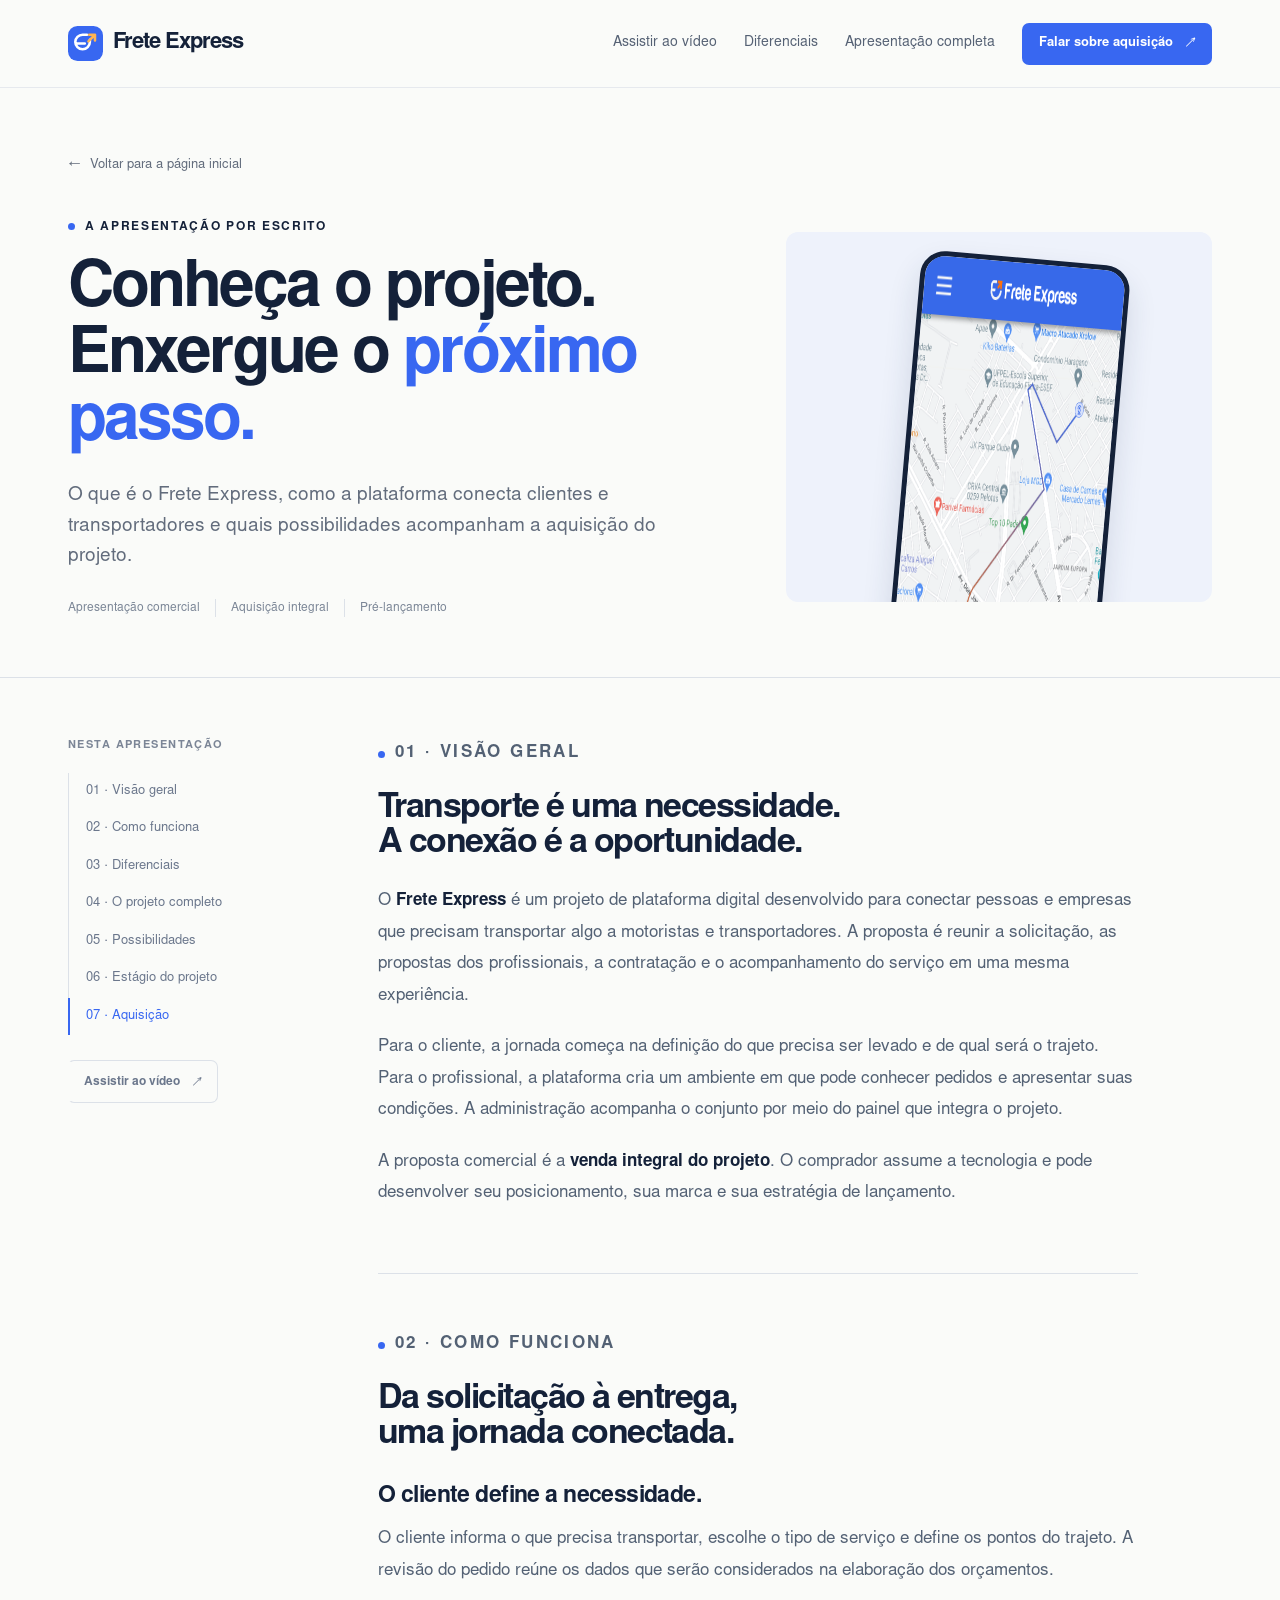
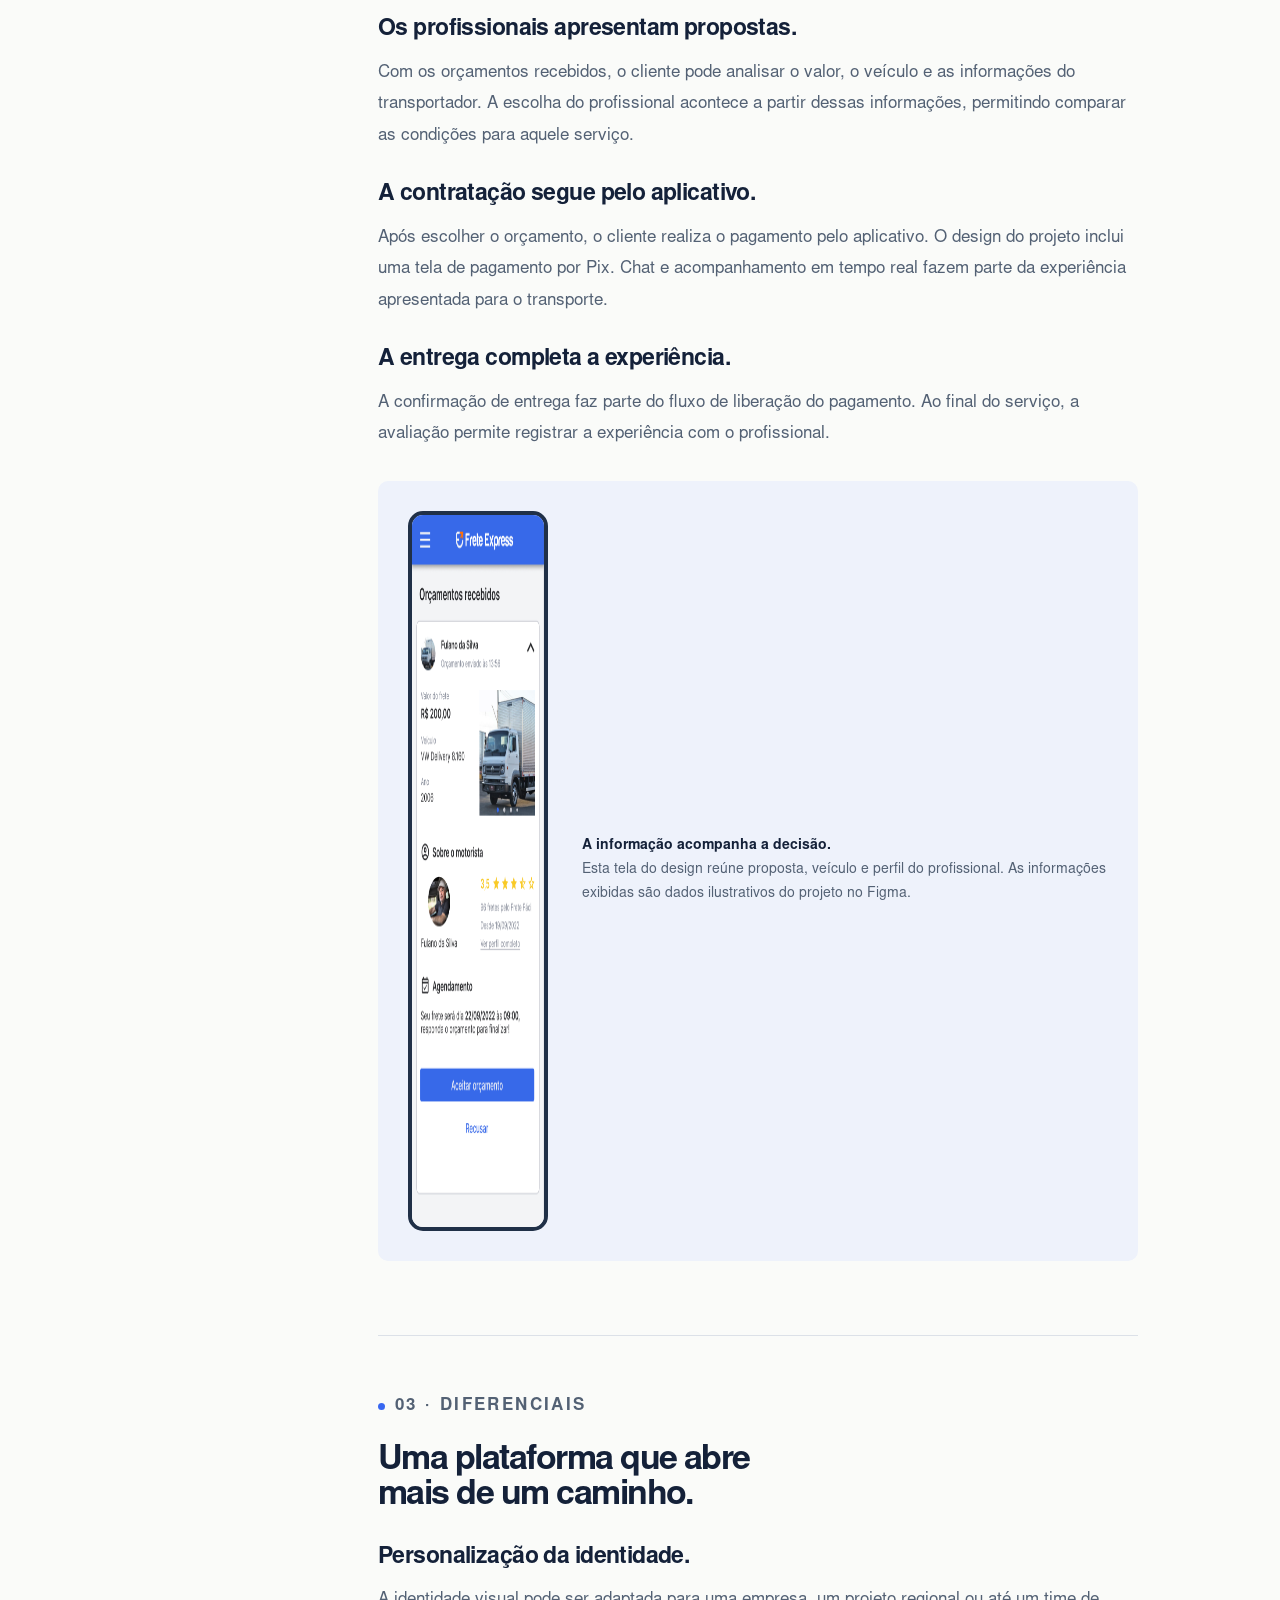
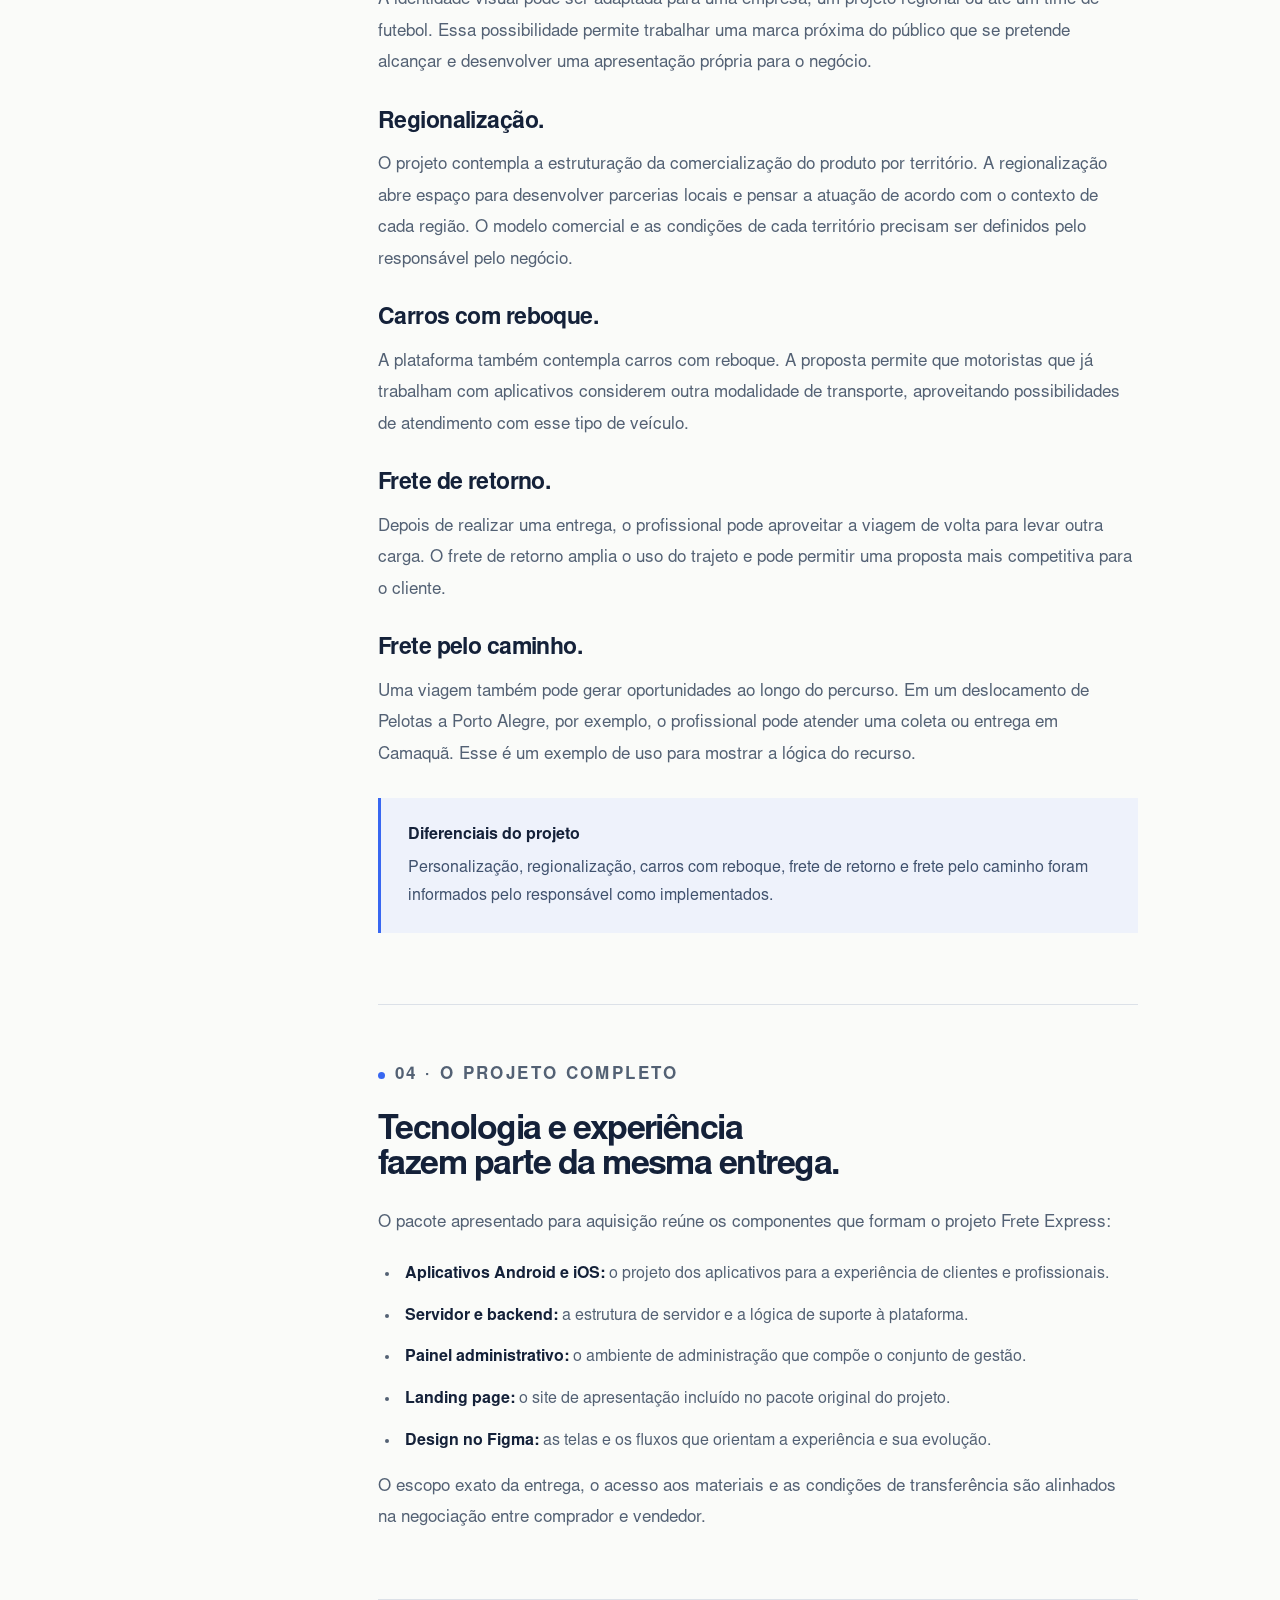
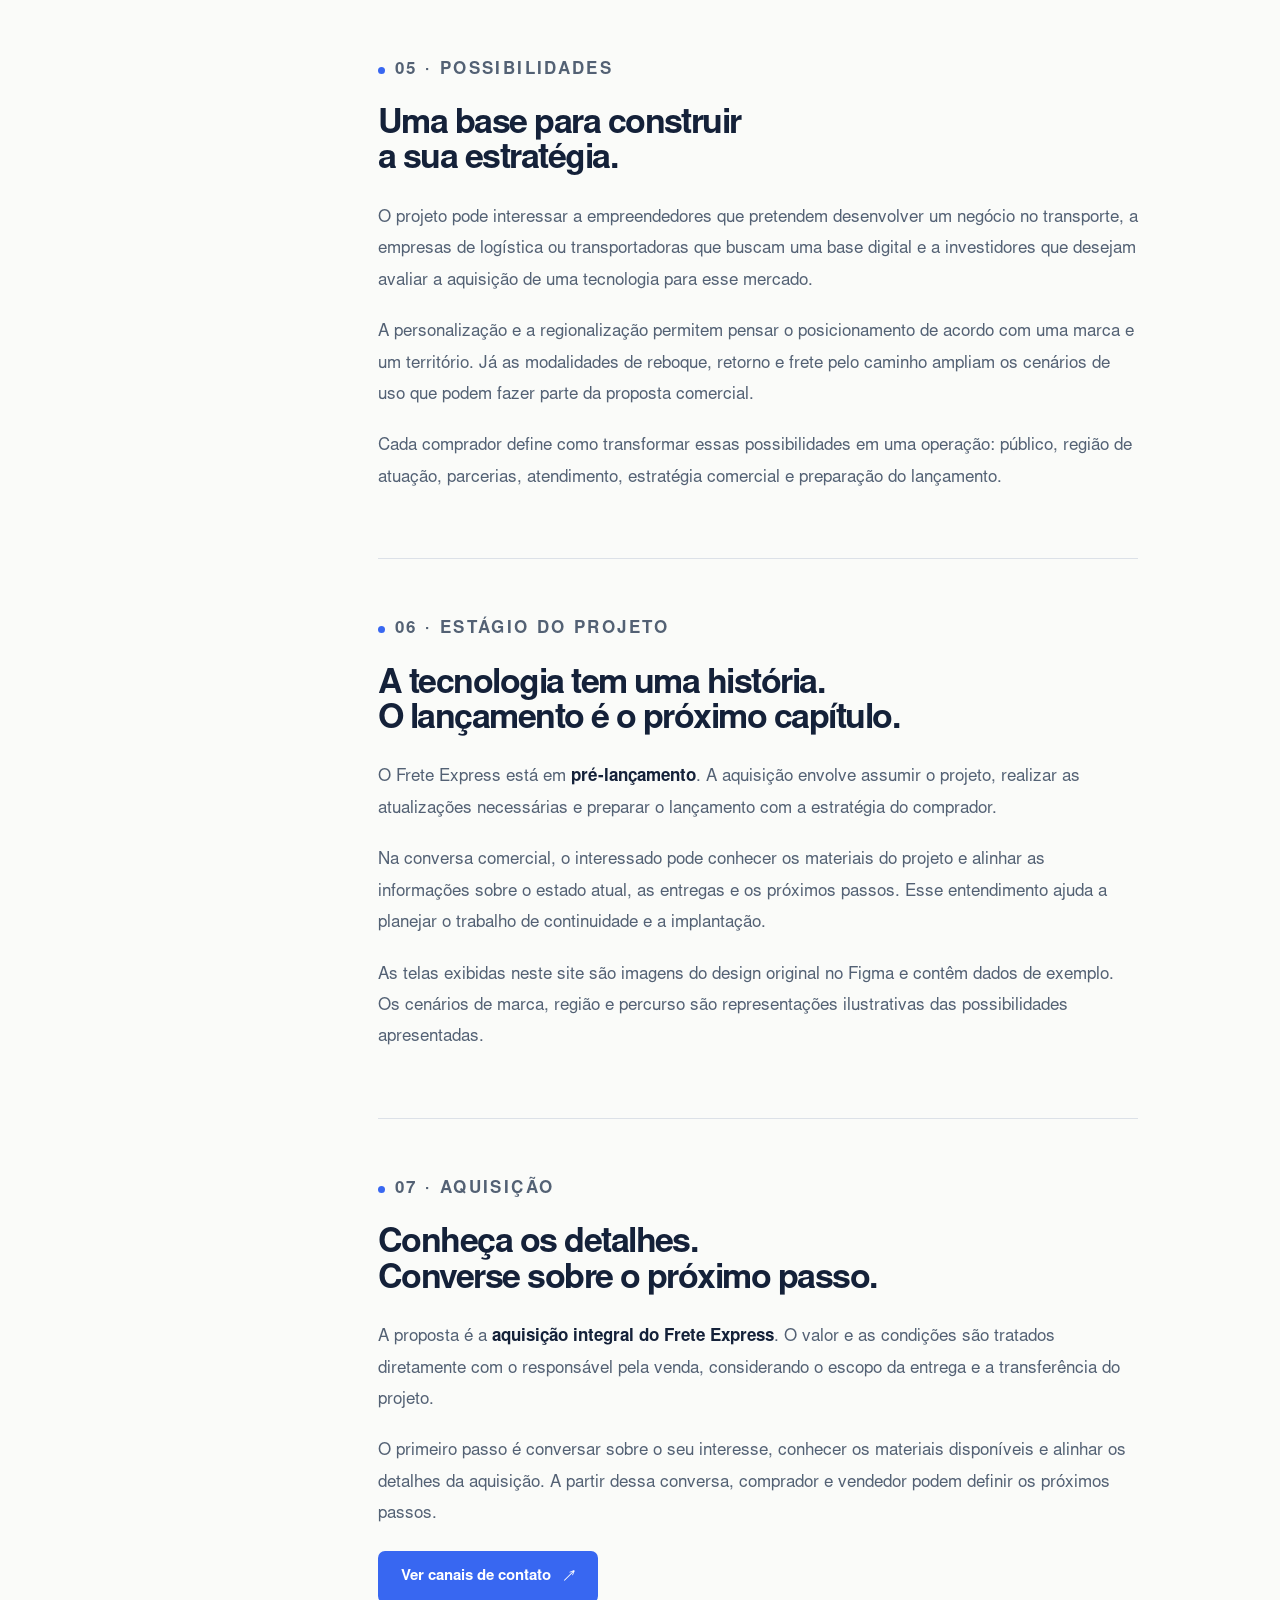
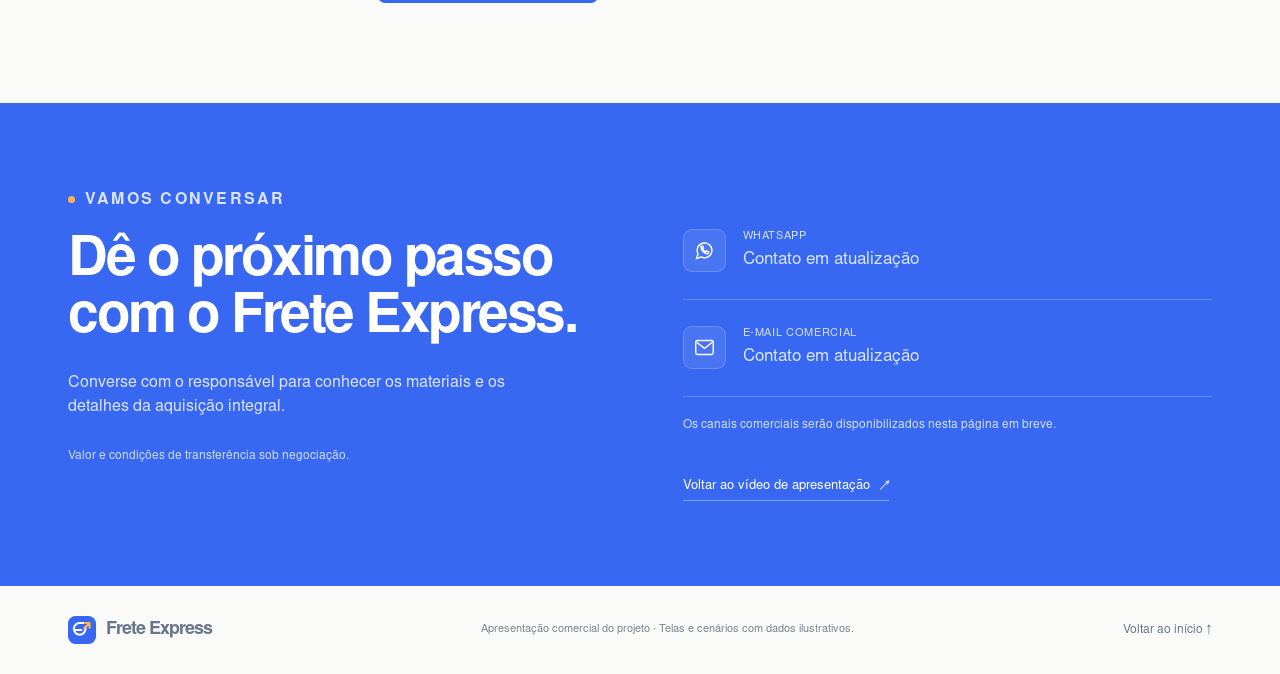
==== public/apresentacao.html @ 596a8120 "Build Frete Express presentation website with video and acquisition details" ====
<!doctype html>
<html lang="pt-BR">
<head>
  <meta charset="utf-8"><meta name="viewport" content="width=device-width, initial-scale=1"><meta name="theme-color" content="#3867f1">
  <title>Apresentação completa — Frete Express</title>
  <meta name="description" content="Entenda por escrito o funcionamento do Frete Express, seus diferenciais, os componentes do projeto e a proposta de aquisição integral.">
  <meta property="og:title" content="Frete Express — Apresentação completa"><meta property="og:description" content="Conheça a plataforma, a experiência, os diferenciais e a proposta de aquisição integral do projeto."><meta property="og:type" content="article"><meta property="og:locale" content="pt_BR"><meta property="og:image" content="./assets/video-poster.jpg">
  <link rel="icon" href="./assets/brand.svg" type="image/svg+xml"><link rel="stylesheet" href="./styles.css"><script src="./app.js" defer></script>
</head>
<body>
<a class="skip-link" href="#conteudo">Ir para o conteúdo</a>
<header class="site-header"><div class="container header-inner">
  <a class="brand" href="./" aria-label="Frete Express, início"><img src="./assets/brand.svg" width="35" height="35" alt=""><span class="brand-name">Frete Express</span></a>
  <button class="menu-button" type="button" aria-label="Abrir menu" aria-controls="menu-principal" aria-expanded="false"><svg viewBox="0 0 24 24" fill="none" stroke="currentColor" stroke-width="1.6" aria-hidden="true"><path d="M4 7h16M4 12h16M4 17h16"/></svg></button>
  <nav class="nav" id="menu-principal" aria-label="Menu principal"><a href="./#apresentacao">Assistir ao vídeo</a><a href="./#diferenciais">Diferenciais</a><a href="./apresentacao.html" aria-current="page">Apresentação completa</a><a href="#contato" class="btn btn-primary">Falar sobre aquisição <span aria-hidden="true">↗</span></a></nav>
</div></header>
<main id="conteudo">
  <section class="article-hero"><div class="container">
    <a class="back-link" href="./"><span aria-hidden="true">←</span> Voltar para a página inicial</a>
    <div class="article-hero-grid"><div><p class="eyebrow">A apresentação por escrito</p><h1>Conheça o projeto.<br>Enxergue o <span class="blue">próximo passo.</span></h1><p class="intro">O que é o Frete Express, como a plataforma conecta clientes e transportadores e quais possibilidades acompanham a aquisição do projeto.</p><div class="reading-meta"><span>Apresentação comercial</span><span>Aquisição integral</span><span>Pré-lançamento</span></div></div><div class="article-visual"><img src="./assets/08-acompanhamento-em-tempo-real.png" width="360" height="640" alt="Tela original do design de acompanhamento do frete, com dados de exemplo"></div></div>
  </div></section>
  <div class="article-body"><div class="container article-layout">
    <aside class="article-toc" aria-label="Índice da apresentação"><p>NESTA APRESENTAÇÃO</p><nav><a href="#visao-geral">01 · Visão geral</a><a href="#funcionamento">02 · Como funciona</a><a href="#diferenciais">03 · Diferenciais</a><a href="#componentes">04 · O projeto completo</a><a href="#possibilidades">05 · Possibilidades</a><a href="#estagio">06 · Estágio do projeto</a><a href="#aquisicao">07 · Aquisição</a></nav><a class="btn btn-outline" href="./#apresentacao">Assistir ao vídeo <span aria-hidden="true">↗</span></a></aside>
    <article class="article-content" aria-label="Texto completo da apresentação do Frete Express">
      <section id="visao-geral"><p class="eyebrow">01 · Visão geral</p><h2>Transporte é uma necessidade.<br>A conexão é a oportunidade.</h2><p>O <strong>Frete Express</strong> é um projeto de plataforma digital desenvolvido para conectar pessoas e empresas que precisam transportar algo a motoristas e transportadores. A proposta é reunir a solicitação, as propostas dos profissionais, a contratação e o acompanhamento do serviço em uma mesma experiência.</p><p>Para o cliente, a jornada começa na definição do que precisa ser levado e de qual será o trajeto. Para o profissional, a plataforma cria um ambiente em que pode conhecer pedidos e apresentar suas condições. A administração acompanha o conjunto por meio do painel que integra o projeto.</p><p>A proposta comercial é a <strong>venda integral do projeto</strong>. O comprador assume a tecnologia e pode desenvolver seu posicionamento, sua marca e sua estratégia de lançamento.</p></section>
      <section id="funcionamento"><p class="eyebrow">02 · Como funciona</p><h2>Da solicitação à entrega,<br>uma jornada conectada.</h2><h3>O cliente define a necessidade.</h3><p>O cliente informa o que precisa transportar, escolhe o tipo de serviço e define os pontos do trajeto. A revisão do pedido reúne os dados que serão considerados na elaboração dos orçamentos.</p><h3>Os profissionais apresentam propostas.</h3><p>Com os orçamentos recebidos, o cliente pode analisar o valor, o veículo e as informações do transportador. A escolha do profissional acontece a partir dessas informações, permitindo comparar as condições para aquele serviço.</p><h3>A contratação segue pelo aplicativo.</h3><p>Após escolher o orçamento, o cliente realiza o pagamento pelo aplicativo. O design do projeto inclui uma tela de pagamento por Pix. Chat e acompanhamento em tempo real fazem parte da experiência apresentada para o transporte.</p><h3>A entrega completa a experiência.</h3><p>A confirmação de entrega faz parte do fluxo de liberação do pagamento. Ao final do serviço, a avaliação permite registrar a experiência com o profissional.</p><div class="article-screen"><img src="./assets/06-cliente-detalhe-do-orcamento.png" loading="lazy" width="301" height="720" alt="Design do detalhamento de um orçamento"><p><strong>A informação acompanha a decisão.</strong><br>Esta tela do design reúne proposta, veículo e perfil do profissional. As informações exibidas são dados ilustrativos do projeto no Figma.</p></div></section>
      <section id="diferenciais"><p class="eyebrow">03 · Diferenciais</p><h2>Uma plataforma que abre<br>mais de um caminho.</h2><h3>Personalização da identidade.</h3><p>A identidade visual pode ser adaptada para uma empresa, um projeto regional ou até um time de futebol. Essa possibilidade permite trabalhar uma marca próxima do público que se pretende alcançar e desenvolver uma apresentação própria para o negócio.</p><h3>Regionalização.</h3><p>O projeto contempla a estruturação da comercialização do produto por território. A regionalização abre espaço para desenvolver parcerias locais e pensar a atuação de acordo com o contexto de cada região. O modelo comercial e as condições de cada território precisam ser definidos pelo responsável pelo negócio.</p><h3>Carros com reboque.</h3><p>A plataforma também contempla carros com reboque. A proposta permite que motoristas que já trabalham com aplicativos considerem outra modalidade de transporte, aproveitando possibilidades de atendimento com esse tipo de veículo.</p><h3>Frete de retorno.</h3><p>Depois de realizar uma entrega, o profissional pode aproveitar a viagem de volta para levar outra carga. O frete de retorno amplia o uso do trajeto e pode permitir uma proposta mais competitiva para o cliente.</p><h3>Frete pelo caminho.</h3><p>Uma viagem também pode gerar oportunidades ao longo do percurso. Em um deslocamento de Pelotas a Porto Alegre, por exemplo, o profissional pode atender uma coleta ou entrega em Camaquã. Esse é um exemplo de uso para mostrar a lógica do recurso.</p><div class="article-callout"><strong>Diferenciais do projeto</strong>Personalização, regionalização, carros com reboque, frete de retorno e frete pelo caminho foram informados pelo responsável como implementados.</div></section>
      <section id="componentes"><p class="eyebrow">04 · O projeto completo</p><h2>Tecnologia e experiência<br>fazem parte da mesma entrega.</h2><p>O pacote apresentado para aquisição reúne os componentes que formam o projeto Frete Express:</p><ul><li><strong>Aplicativos Android e iOS:</strong> o projeto dos aplicativos para a experiência de clientes e profissionais.</li><li><strong>Servidor e backend:</strong> a estrutura de servidor e a lógica de suporte à plataforma.</li><li><strong>Painel administrativo:</strong> o ambiente de administração que compõe o conjunto de gestão.</li><li><strong>Landing page:</strong> o site de apresentação incluído no pacote original do projeto.</li><li><strong>Design no Figma:</strong> as telas e os fluxos que orientam a experiência e sua evolução.</li></ul><p>O escopo exato da entrega, o acesso aos materiais e as condições de transferência são alinhados na negociação entre comprador e vendedor.</p></section>
      <section id="possibilidades"><p class="eyebrow">05 · Possibilidades</p><h2>Uma base para construir<br>a sua estratégia.</h2><p>O projeto pode interessar a empreendedores que pretendem desenvolver um negócio no transporte, a empresas de logística ou transportadoras que buscam uma base digital e a investidores que desejam avaliar a aquisição de uma tecnologia para esse mercado.</p><p>A personalização e a regionalização permitem pensar o posicionamento de acordo com uma marca e um território. Já as modalidades de reboque, retorno e frete pelo caminho ampliam os cenários de uso que podem fazer parte da proposta comercial.</p><p>Cada comprador define como transformar essas possibilidades em uma operação: público, região de atuação, parcerias, atendimento, estratégia comercial e preparação do lançamento.</p></section>
      <section id="estagio"><p class="eyebrow">06 · Estágio do projeto</p><h2>A tecnologia tem uma história.<br>O lançamento é o próximo capítulo.</h2><p>O Frete Express está em <strong>pré-lançamento</strong>. A aquisição envolve assumir o projeto, realizar as atualizações necessárias e preparar o lançamento com a estratégia do comprador.</p><p>Na conversa comercial, o interessado pode conhecer os materiais do projeto e alinhar as informações sobre o estado atual, as entregas e os próximos passos. Esse entendimento ajuda a planejar o trabalho de continuidade e a implantação.</p><p>As telas exibidas neste site são imagens do design original no Figma e contêm dados de exemplo. Os cenários de marca, região e percurso são representações ilustrativas das possibilidades apresentadas.</p></section>
      <section id="aquisicao"><p class="eyebrow">07 · Aquisição</p><h2>Conheça os detalhes.<br>Converse sobre o próximo passo.</h2><p>A proposta é a <strong>aquisição integral do Frete Express</strong>. O valor e as condições são tratados diretamente com o responsável pela venda, considerando o escopo da entrega e a transferência do projeto.</p><p>O primeiro passo é conversar sobre o seu interesse, conhecer os materiais disponíveis e alinhar os detalhes da aquisição. A partir dessa conversa, comprador e vendedor podem definir os próximos passos.</p><a class="btn btn-primary" href="#contato">Ver canais de contato <span aria-hidden="true">↗</span></a></section>
    </article>
  </div></div>
  <section class="contact-section" id="contato" aria-labelledby="contact-title"><div class="container contact-grid">
    <div class="contact-copy"><p class="eyebrow">Vamos conversar</p><h2 id="contact-title">Dê o próximo passo<br>com o Frete Express.</h2><p>Converse com o responsável para conhecer os materiais e os detalhes da aquisição integral.</p><p class="contact-note">Valor e condições de transferência sob negociação.</p></div>
    <div class="contact-methods" data-contact-container>
      <div class="contact-method pending" data-contact="whatsapp"><span class="contact-icon"><svg viewBox="0 0 24 24" fill="none" stroke="currentColor" stroke-width="1.6" aria-hidden="true"><path d="M20.5 11.8a8.5 8.5 0 0 1-12.4 7.6L3 21l1.6-4.9a8.5 8.5 0 1 1 15.9-4.3Z"/><path d="M8 7.8c0 4.4 3.8 8 8.2 8l.6-2.1-2.6-1.2-1 1c-1.7-.8-2.4-1.5-3.2-3.1l1-1L10 7l-2 .8Z"/></svg></span><div class="contact-meta"><small>WHATSAPP</small><strong data-contact-value>Contato em atualização</strong></div><span class="out-arrow" aria-hidden="true" hidden>↗</span></div>
      <div class="contact-method pending" data-contact="email"><span class="contact-icon"><svg viewBox="0 0 24 24" fill="none" stroke="currentColor" stroke-width="1.6" aria-hidden="true"><rect x="2" y="4" width="20" height="16" rx="2"/><path d="m3 6 9 7 9-7"/></svg></span><div class="contact-meta"><small>E-MAIL COMERCIAL</small><strong data-contact-value>Contato em atualização</strong></div><span class="out-arrow" aria-hidden="true" hidden>↗</span></div>
      <p class="contact-status" data-contact-status>Os canais comerciais serão disponibilizados nesta página em breve.</p><a class="contact-download" href="./#apresentacao">Voltar ao vídeo de apresentação <span aria-hidden="true">↗</span></a>
    </div>
  </div></section>
</main>
<footer class="site-footer"><div class="container footer-inner"><a class="brand" href="./"><img src="./assets/brand.svg" alt="" width="28" height="28"><span class="brand-name">Frete Express</span></a><p>Apresentação comercial do projeto · Telas e cenários com dados ilustrativos.</p><a href="#conteudo">Voltar ao início ↑</a></div></footer>
</body>
</html>
---- public/styles.css ----
@font-face{font-family:Nimbus;src:url('./assets/NimbusSans-Regular.otf') format('opentype');font-weight:400;font-display:swap}
@font-face{font-family:Nimbus;src:url('./assets/NimbusSans-Bold.otf') format('opentype');font-weight:700;font-display:swap}
:root{--blue:#3867f1;--blue-dark:#2453d8;--ink:#142139;--muted:#626c7c;--line:#dce1e8;--paper:#fafbf9;--tint:#eef2fb;--orange:#ffb452;--width:1200px}
*{box-sizing:border-box}html{scroll-behavior:smooth;scroll-padding-top:100px}body{margin:0;color:var(--ink);background:var(--paper);font-family:Nimbus,Arial,sans-serif;font-size:17px;line-height:1.5;-webkit-font-smoothing:antialiased}button,input{font:inherit}a{color:inherit;text-decoration:none}button{cursor:pointer}button,a{-webkit-tap-highlight-color:transparent}img,video{max-width:100%;display:block}svg{display:block}button:focus-visible,a:focus-visible,summary:focus-visible,video:focus-visible{outline:3px solid var(--blue);outline-offset:5px}::selection{background:#d8e2ff}.container{max-width:var(--width);padding-inline:28px;margin-inline:auto}.section{padding-block:108px;scroll-margin-top:85px}.eyebrow{display:flex;align-items:center;gap:10px;font-size:12px;font-weight:700;letter-spacing:.14em;text-transform:uppercase;margin:0 0 22px}.eyebrow:before{content:'';width:7px;height:7px;border-radius:50%;background:var(--blue);flex:none}.eyebrow.light{color:#b8cbff}.eyebrow.light:before{background:var(--orange)}h1,h2,h3,p{margin-top:0}h1,h2,h3{font-weight:700;line-height:1.04;letter-spacing:-.045em}h1{font-size:clamp(46px,5.35vw,76px)}h2{font-size:clamp(36px,4vw,54px);margin-bottom:24px}h3{font-size:25px;line-height:1.16}p{margin-bottom:20px}.muted{color:var(--muted)}.blue{color:var(--blue)}.small{font-size:13px;line-height:1.5}.section-heading{display:flex;justify-content:space-between;align-items:flex-end;gap:70px;margin-bottom:48px}.section-heading h2{margin:0;max-width:610px}.section-heading>p{color:var(--muted);max-width:330px;margin:0;font-size:16px}.btn{display:inline-flex;align-items:center;justify-content:center;gap:13px;padding:16px 22px;font-size:15px;font-weight:700;line-height:1.2;border-radius:7px;min-height:52px;border:1px solid transparent;transition:background .2s,transform .2s}.btn:hover{transform:translateY(-2px)}.btn-primary{background:var(--blue);color:white}.btn-primary:hover{background:var(--blue-dark)}.btn-white{background:white;color:var(--ink)}.btn-outline{border-color:var(--line);background:transparent}.btn-outline:hover{background:#fff}.btn-light{background:#ffffff12;border-color:#ffffff36;color:white}.btn svg{width:19px;height:19px;flex:none}.arrow-link{display:inline-flex;gap:12px;align-items:center;font-size:15px;font-weight:700;color:var(--blue);border-bottom:1px solid #bdcdfb;padding-bottom:5px}.arrow-link:hover{border-color:var(--blue)}.arrow-link span{transition:transform .2s}.arrow-link:hover span{transform:translateX(4px)}
.skip-link{position:fixed;top:-100px;left:12px;z-index:50;background:var(--ink);color:white;padding:12px}.skip-link:focus{top:12px}.site-header{height:88px;position:sticky;top:0;z-index:20;background:#fafbf9f5;border-bottom:1px solid #e6e9ee;backdrop-filter:blur(12px)}.header-inner{height:100%;display:flex;align-items:center;justify-content:space-between;gap:25px}.brand{display:inline-flex;align-items:center;gap:10px;flex:none}.brand img{width:35px;height:35px}.brand-name{font-size:22px;font-weight:700;letter-spacing:-1px}.nav{display:flex;align-items:center;gap:27px;font-size:14px}.nav a:not(.btn){padding:10px 0;color:#556174}.nav a:hover{color:var(--blue)}.nav .btn{min-height:42px;padding:12px 16px;font-size:13px}.menu-button{display:none;border:1px solid var(--line);border-radius:6px;background:transparent;width:42px;height:42px;align-items:center;justify-content:center}.menu-button svg{width:22px;height:22px}
.hero{overflow:hidden;position:relative;padding-top:70px;padding-bottom:0}.hero-grid{display:grid;grid-template-columns:1fr 1fr;min-height:600px;gap:28px;align-items:center}.hero-copy{position:relative;z-index:2;padding-bottom:46px}.hero h1{margin-bottom:25px}.hero-copy>p:not(.eyebrow){max-width:470px;color:var(--muted);font-size:18px;line-height:1.6}.hero-actions{display:flex;gap:12px;flex-wrap:wrap;margin-top:30px}.hero-note{display:flex;align-items:center;gap:9px;margin-top:25px;color:#727b89;font-size:12px}.hero-note:before{content:'';width:14px;height:1px;background:#a8b0bc}.hero-art{position:relative;align-self:stretch;min-height:600px;isolation:isolate}.art-backdrop{position:absolute;left:6%;top:4%;height:82%;width:95%;background:#e9eefb;border-radius:50% 50% 6% 45%;z-index:-2}.art-route{position:absolute;width:116%;height:100%;left:-7%;top:0;z-index:-1}.art-route path{stroke-dasharray:6 8;animation:route-flow 30s linear infinite}.phone{background:#15223a;border:5px solid #15223a;border-radius:31px;box-shadow:0 28px 48px #192d5720,0 3px 7px #16274918;overflow:hidden;width:237px;position:absolute}.phone img{width:100%;height:auto;border-radius:25px}.phone-back{left:1%;top:105px;transform:rotate(-9deg);width:222px}.phone-front{right:1%;top:20px;transform:rotate(7deg)}.art-tag{position:absolute;bottom:59px;left:19%;background:#fff;border:1px solid var(--line);padding:16px 21px;border-radius:10px;box-shadow:0 12px 25px #2335660b;display:flex;gap:13px;align-items:center;font-size:13px;line-height:1.3}.art-tag .icon{width:37px;height:37px;border-radius:50%;background:#e8efff;display:grid;place-items:center;color:var(--blue)}.art-tag svg{width:20px;height:20px}.art-tag b{display:block;font-size:15px;margin-bottom:3px}.art-caption{position:absolute;bottom:10px;right:0;font-size:11px;color:#7c8595}.scope-strip{display:flex;justify-content:space-between;gap:18px;padding:28px 0;border-top:1px solid var(--line);font-size:13px;color:#5a6576}.scope-strip b{color:var(--ink);font-size:14px}.scope-strip span{display:flex;align-items:center;gap:8px}.scope-strip span:before{content:'';height:4px;width:4px;border-radius:50%;background:#9aa9c2}
.video-section{background:#15223a;color:#fff;position:relative}.video-section .section-heading>p{color:#aab7cc}.video-grid{display:grid;grid-template-columns:1fr 265px;gap:32px;align-items:start}.video-shell{position:relative;aspect-ratio:16/9;background:#0d1626;border-radius:12px;overflow:hidden;box-shadow:0 14px 45px #0002}.video-shell video{width:100%;height:100%;background:#0d1626;object-fit:contain}.video-launch{position:absolute;inset:0;border:0;background:linear-gradient(0deg,#0b142344,transparent 65%);color:#fff;display:grid;place-items:center}.play-circle{width:84px;height:84px;display:grid;place-items:center;background:var(--blue);border:5px solid #ffffff3d;box-shadow:0 9px 34px #0003;border-radius:50%;transition:transform .2s}.video-launch:hover .play-circle{transform:scale(1.08)}.play-circle svg{width:27px;height:27px;transform:translateX(3px)}.video-launch-label{position:absolute;bottom:24px;left:26px;font-size:13px;font-weight:700;text-shadow:0 1px 8px #000}.video-caption{display:flex;justify-content:space-between;gap:20px;color:#a6b3c8;font-size:12px;margin-top:15px}.chapters-label{font-size:11px;letter-spacing:.13em;color:#8c9db9;text-transform:uppercase;margin:0 0 15px}.chapters{display:grid;gap:0}.chapter{background:transparent;border:0;border-top:1px solid #ffffff1a;color:#c4cede;display:flex;text-align:left;gap:14px;align-items:center;padding:17px 0;font-size:13px;line-height:1.4}.chapter:hover,.chapter.active{color:#fff}.chapter.active .time{color:var(--orange)}.chapter .time{font-size:11px;color:#8094b8;font-variant-numeric:tabular-nums;flex:none}.chapter .chapter-arrow{margin-left:auto;color:#7189b0}.read-prompt{padding-top:20px;margin-top:6px;border-top:1px solid #ffffff1a;font-size:13px;color:#b6c2d6}.read-prompt .arrow-link{color:#fff;border-bottom-color:#ffffff42;font-size:13px;margin-top:4px}.video-message{font-size:13px;color:#ffcf8a;margin-top:12px;min-height:0}.video-message:empty{display:none}[hidden]{display:none!important}
.overview{display:grid;grid-template-columns:.85fr 1.15fr;gap:90px;align-items:start}.overview-copy{position:sticky;top:125px}.overview-copy p{color:var(--muted)}.steps{border-top:1px solid var(--line)}.step{display:grid;grid-template-columns:48px 1fr;gap:12px;padding:30px 0;border-bottom:1px solid var(--line)}.step-number{color:var(--blue);font-size:14px;font-weight:700;padding-top:4px}.step h3{font-size:23px;margin-bottom:11px}.step p{font-size:15px;color:var(--muted);line-height:1.7;margin-bottom:0}.platform-note{font-size:12px;color:#7c8595;margin-top:20px}
.features-section{background:#eef2fb;border-block:1px solid #e1e7f3}.features-layout{display:grid;grid-template-columns:.82fr 1.18fr;gap:65px}.feature-tabs{display:grid;align-content:start}.feature-tab{background:transparent;border:0;border-bottom:1px solid #d4ddec;text-align:left;padding:20px 16px 20px 0;display:flex;gap:15px;align-items:center;color:#758197;font-size:18px;font-weight:700;line-height:1.3;transition:color .2s,padding .2s}.feature-tab:first-child{border-top:1px solid #d4ddec}.feature-tab>span:first-child{font-size:11px;font-weight:400;letter-spacing:0;color:#8796af}.feature-tab .tab-arrow{margin-left:auto;font-size:22px;opacity:0;transition:opacity .2s}.feature-tab[aria-selected=true]{color:var(--blue);padding-left:15px}.feature-tab[aria-selected=true] .tab-arrow{opacity:1}.feature-panel{min-height:470px;border-radius:13px;background:white;padding:36px 40px;border:1px solid #e0e6f0;display:flex;flex-direction:column}.feature-panel .panel-kicker{font-size:11px;color:var(--blue);letter-spacing:.12em;text-transform:uppercase;margin-bottom:13px}.feature-panel h3{font-size:32px;margin-bottom:15px;max-width:420px}.feature-panel>p{font-size:16px;color:var(--muted);line-height:1.65;min-height:75px;margin-bottom:5px}.feature-visual{position:relative;margin-top:auto;min-height:178px;border-top:1px solid #eef1f5;padding-top:22px}.feature-visual svg{width:100%;height:153px}.visual-caption{margin:2px 0 0;font-size:10px;color:#8791a1}.personalization-cards{display:flex;align-items:center;justify-content:center;gap:12px;padding-top:12px}.identity-card{border-radius:10px;min-width:100px;width:31%;height:100px;background:#3867f1;color:#fff;display:flex;flex-direction:column;justify-content:center;align-items:center;gap:12px;font-size:10px;box-shadow:0 9px 20px #13295210}.identity-card:nth-child(2){background:#1d6a52;transform:translateY(-7px)}.identity-card:nth-child(3){background:#19243a}.identity-mark{font-size:27px;font-weight:700;line-height:1}.features-footnote{font-size:12px;color:#7a879a;margin-top:20px;margin-bottom:0}
.package-grid{display:grid;grid-template-columns:repeat(3,1fr);border-top:1px solid var(--line);border-left:1px solid var(--line);margin-top:45px}.package-item{padding:30px;border-right:1px solid var(--line);border-bottom:1px solid var(--line);min-height:180px}.package-item svg{width:25px;height:25px;color:var(--blue);margin-bottom:22px}.package-item h3{font-size:21px;margin-bottom:10px}.package-item p{font-size:14px;line-height:1.6;color:var(--muted);margin:0}.acquisition-info{display:flex;justify-content:space-between;gap:30px;padding-top:27px;align-items:center}.acquisition-info p{font-size:13px;color:var(--muted);max-width:630px;margin:0}.acquisition-info .arrow-link{flex:none}
.screens-section{padding-block:0 100px}.screens-top{display:flex;align-items:center;justify-content:space-between;gap:20px;border-top:1px solid var(--line);padding-top:27px}.screens-top h3{font-size:23px;margin:0}.screens-top p{font-size:12px;color:var(--muted);margin:0}.screens{display:grid;grid-template-columns:repeat(4,1fr);gap:26px;margin-top:33px}.screen-example{margin:0;min-width:0}.screen-viewport{border-radius:13px;overflow:hidden;border:1px solid #d9e0ec;background:#f0f2f6;box-shadow:0 7px 18px #1f304c08}.screen-viewport img{width:100%;height:auto}.screen-example figcaption{font-size:12px;color:#6a7689;display:flex;align-items:center;gap:9px;margin-top:13px}.screen-example figcaption span{color:var(--blue);font-size:10px}
.faq-section{border-top:1px solid var(--line);padding-top:80px}.faq-layout{display:grid;grid-template-columns:.75fr 1.25fr;gap:100px}.faq-layout h2{font-size:39px}.faq-list{border-top:1px solid var(--line)}details{border-bottom:1px solid var(--line);padding:24px 0}summary{cursor:pointer;font-size:17px;font-weight:700;list-style:none;display:flex;justify-content:space-between;gap:20px;line-height:1.4}summary::-webkit-details-marker{display:none}summary:after{content:'+';font-size:23px;font-weight:400;line-height:1;flex:none;color:var(--blue)}details[open] summary:after{content:'−'}details p{font-size:15px;color:var(--muted);line-height:1.7;margin:17px 30px 0 0}
.contact-section{background:var(--blue);color:white;padding-block:85px}.contact-grid{display:grid;grid-template-columns:1fr 1fr;gap:85px;align-items:start}.contact-section h2{font-size:clamp(40px,4.3vw,60px);margin-bottom:23px}.contact-section .eyebrow{color:#d9e3ff}.contact-section .eyebrow:before{background:var(--orange)}.contact-copy p{font-size:16px;color:#dbe5ff;max-width:450px}.contact-note{font-size:12px!important;line-height:1.6;margin-top:28px!important;color:#d0ddff!important}.contact-methods{padding-top:15px}.contact-method{display:flex;align-items:center;gap:17px;border-bottom:1px solid #ffffff40;padding:23px 0;min-height:97px}.contact-icon{width:43px;height:43px;flex:none;background:#ffffff17;border:1px solid #ffffff30;border-radius:9px;display:grid;place-items:center}.contact-icon svg{width:21px;height:21px}.contact-meta{min-width:0;flex:1}.contact-meta small{display:block;font-size:11px;color:#d3e0ff;margin-bottom:5px;letter-spacing:.06em}.contact-meta strong{display:block;font-size:22px;font-weight:400;line-height:1.3;overflow-wrap:anywhere}.contact-method .out-arrow{font-size:24px}.contact-method.pending strong{font-size:17px;color:#dae5ff}.contact-method.pending{cursor:default}.contact-method a:hover{text-decoration:underline}.contact-status{font-size:12px;line-height:1.6;margin-top:19px;color:#d4e0ff;max-width:420px}.contact-download{display:inline-flex;font-size:13px;margin-top:22px;gap:10px;color:#fff;border-bottom:1px solid #ffffff5f;padding-bottom:4px}.site-footer{background:var(--paper);padding-block:30px}.footer-inner{display:flex;align-items:center;justify-content:space-between;gap:25px}.footer-inner .brand img{width:28px;height:28px}.footer-inner .brand-name{font-size:18px}.footer-inner p{font-size:11px;color:#7b8494;margin:0}.footer-inner>a{font-size:12px;color:#6a768a}
.article-hero{padding-top:64px;padding-bottom:60px}.back-link{display:inline-flex;gap:9px;font-size:13px;color:var(--muted);margin-bottom:42px}.back-link:hover{color:var(--blue)}.article-hero-grid{display:grid;grid-template-columns:1.2fr .8fr;gap:80px;align-items:center}.article-hero h1{font-size:clamp(42px,5vw,68px);margin-bottom:24px}.article-hero .intro{font-size:19px;color:var(--muted);max-width:650px;line-height:1.6}.article-visual{background:var(--tint);padding:25px 50px;border-radius:12px;position:relative;overflow:hidden;max-height:370px;display:flex;justify-content:center;align-items:flex-start}.article-visual img{width:210px;transform:rotate(5deg);border:5px solid var(--ink);border-radius:25px;box-shadow:0 15px 30px #1d315224}.reading-meta{display:flex;gap:15px;font-size:12px;color:#7b8696;margin-top:27px}.reading-meta span+span{padding-left:15px;border-left:1px solid var(--line)}.article-body{border-top:1px solid var(--line);padding-block:60px 100px}.article-layout{display:grid;grid-template-columns:230px 1fr;gap:80px;align-items:start}.article-toc{position:sticky;top:125px}.article-toc p{font-size:11px;font-weight:700;letter-spacing:.13em;color:#7b8596;margin-bottom:18px}.article-toc nav{display:grid;border-left:1px solid var(--line)}.article-toc a{font-size:13px;color:#6b778c;padding:9px 16px;border-left:2px solid transparent;margin-left:-1px}.article-toc a:hover,.article-toc a.active{border-color:var(--blue);color:var(--blue)}.article-toc .btn{margin-top:25px;font-size:12px;padding:12px 15px;min-height:43px}.article-content{max-width:760px}.article-content section{scroll-margin-top:120px;margin-bottom:55px;padding-bottom:44px;border-bottom:1px solid var(--line)}.article-content section:last-child{border:0;margin-bottom:0;padding-bottom:0}.article-content h2{font-size:34px;margin-bottom:24px}.article-content h3{font-size:23px;letter-spacing:-.025em;margin-top:30px;margin-bottom:14px}.article-content p{font-size:17px;line-height:1.85;color:#536174}.article-content ul,.article-content ol{padding-left:22px;color:#536174;font-size:16px;line-height:1.8}.article-content li{margin-bottom:13px;padding-left:5px}.article-content strong{color:var(--ink)}.article-callout{border-left:3px solid var(--blue);background:var(--tint);padding:23px 27px;margin-block:27px;color:#40526e;font-size:16px;line-height:1.75}.article-callout strong{display:block;margin-bottom:5px}.article-screen{display:flex;align-items:center;gap:34px;background:var(--tint);padding:30px;border-radius:10px;margin-block:30px}.article-screen img{width:140px;border:4px solid #203047;border-radius:15px}.article-screen p{font-size:14px;line-height:1.7;margin:0}.article-inline-link{color:var(--blue);text-decoration:underline;text-underline-offset:4px}.no-js-message{padding:16px;background:#fff1d9;color:#744c14;text-align:center;font-size:14px}
@keyframes route-flow{to{stroke-dashoffset:-420}}@media(prefers-reduced-motion:reduce){html{scroll-behavior:auto}*,*:before,*:after{animation:none!important;transition:none!important}}
@media(min-width:1450px){.hero-grid{gap:65px}.phone-back{left:4%}.phone-front{right:1%}}
@media(max-width:1050px){.nav{gap:17px;font-size:12px}.nav .btn{font-size:12px}.hero{padding-top:50px}.hero-grid{gap:15px;min-height:540px}.hero-art{min-height:540px}.phone-front{width:207px;right:0;top:28px}.phone-back{width:188px;left:0;top:110px}.hero-copy>p:not(.eyebrow){font-size:16px}.art-tag{bottom:42px;left:13%;padding:13px}.overview{gap:50px}.video-grid{grid-template-columns:1fr 230px;gap:22px}.features-layout{gap:35px}.feature-panel{padding:30px}.contact-grid{gap:55px}.scope-strip{font-size:11px}.scope-strip b{font-size:12px}.faq-layout{gap:55px}.article-layout{gap:50px;grid-template-columns:200px 1fr}.article-hero-grid{gap:40px}.article-visual{padding-inline:25px}}
@media(max-width:800px){.container{padding-inline:22px}.section{padding-block:75px}.site-header{height:73px}.menu-button{display:flex}.nav{display:none;position:absolute;left:0;right:0;top:72px;padding:18px 22px 24px;background:var(--paper);border-bottom:1px solid var(--line);flex-direction:column;align-items:stretch;font-size:15px;gap:3px}.nav.open{display:flex}.nav a:not(.btn){padding-block:12px}.nav .btn{margin-top:7px;font-size:14px}.hero-grid{grid-template-columns:1fr;min-height:auto;gap:15px}.hero-copy{padding-bottom:0;max-width:600px}.hero h1{font-size:clamp(48px,8.5vw,70px)}.hero-copy>p:not(.eyebrow){max-width:540px;font-size:17px}.hero-art{width:500px;max-width:100%;margin-inline:auto;min-height:520px}.art-backdrop{left:5%;top:2%;height:83%;width:91%}.phone-front{right:7%;width:210px;top:10px}.phone-back{left:9%;width:195px;top:78px}.art-tag{bottom:40px;left:26%}.art-caption{bottom:12px;right:5%}.scope-strip{display:grid;grid-template-columns:1fr 1fr;font-size:12px;gap:14px;padding-block:23px;margin-top:10px}.scope-strip b{font-size:13px}.section-heading{gap:25px;align-items:flex-start;flex-direction:column;margin-bottom:35px}.section-heading>p{max-width:550px}.video-grid{grid-template-columns:1fr}.chapter-sidebar{display:grid;grid-template-columns:1fr 1fr;gap:0 25px}.chapters-label{grid-column:1/-1;margin-top:10px}.chapters{display:contents}.chapter{font-size:12px;padding-block:14px}.read-prompt{grid-column:1/-1}.overview{grid-template-columns:1fr;gap:22px}.overview-copy{position:static;max-width:580px}.steps{margin-top:15px}.step{padding-block:25px}.features-layout{grid-template-columns:1fr;gap:25px}.feature-tabs{display:flex;overflow-x:auto;padding-bottom:4px;gap:8px;scrollbar-width:thin}.feature-tab{flex:0 0 auto;border:1px solid #d4ddec!important;border-radius:6px;padding:13px 15px!important;font-size:13px;gap:9px;max-width:200px}.feature-tab[aria-selected=true]{background:var(--blue);color:white;border-color:var(--blue)!important}.feature-tab[aria-selected=true]>span:first-child{color:#d5e1ff}.feature-tab .tab-arrow{display:none}.feature-panel{min-height:420px}.feature-panel>p{min-height:auto}.feature-panel h3{font-size:31px}.package-grid{grid-template-columns:1fr 1fr;margin-top:35px}.package-item{padding:25px;min-height:175px}.acquisition-info{align-items:flex-start;flex-direction:column;gap:22px}.screens-section{padding-bottom:75px}.screens{gap:15px;grid-template-columns:repeat(4,180px);overflow-x:auto;padding-bottom:20px;scroll-snap-type:x mandatory}.screen-example{scroll-snap-align:start}.screens-top{align-items:flex-start;gap:15px;flex-direction:column}.faq-layout{grid-template-columns:1fr;gap:30px}.faq-layout h2{margin-bottom:0}.contact-section{padding-block:65px}.contact-grid{grid-template-columns:1fr;gap:15px}.contact-copy p{max-width:550px}.contact-methods{padding-top:0}.contact-note{margin-top:20px!important}.footer-inner{flex-wrap:wrap;gap:17px}.footer-inner p{order:3;width:100%;line-height:1.6}.article-hero{padding-top:40px;padding-bottom:40px}.back-link{margin-bottom:30px}.article-hero-grid{grid-template-columns:1fr;gap:25px}.article-visual{display:none}.article-hero .intro{font-size:18px}.article-layout{grid-template-columns:1fr;gap:40px}.article-toc{position:static}.article-toc nav{display:flex;overflow-x:auto;border-left:0;padding-bottom:10px;gap:8px}.article-toc a{white-space:nowrap;border:1px solid var(--line);padding:9px 12px;border-radius:5px;margin-left:0;font-size:12px}.article-toc .btn{display:none}.article-content h2{font-size:31px}.article-body{padding-block:36px 65px}.article-content section{margin-bottom:38px;padding-bottom:30px}.article-content p{font-size:16px}.article-screen{gap:23px;padding:22px}.article-screen img{width:120px}}
@media(max-width:460px){.container{padding-inline:20px}.hero{padding-top:36px}.hero h1{font-size:49px;letter-spacing:-.055em}.hero .eyebrow{font-size:10px;letter-spacing:.11em}.hero-actions{gap:9px;margin-top:25px}.hero-actions .btn{font-size:12px;padding:14px 15px;gap:8px;min-height:48px}.hero-copy>p:not(.eyebrow){font-size:16px}.hero-art{min-height:448px;margin-top:14px}.phone-front{width:172px;right:2%;top:6px;border-width:4px;border-radius:25px}.phone-back{width:163px;left:3%;top:62px;border-width:4px;border-radius:25px}.phone img{border-radius:19px}.art-tag{left:17%;bottom:35px;font-size:11px;padding:12px 14px}.art-tag b{font-size:13px}.art-tag .icon{width:31px;height:31px}.art-caption{font-size:9px;right:0;bottom:7px}.scope-strip{font-size:10px;gap:12px 8px}.scope-strip b{font-size:11px}.scope-strip span{gap:6px}h2{font-size:35px}.section{padding-block:60px}.section-heading{gap:18px}.section-heading>p{font-size:15px}.play-circle{width:63px;height:63px;border-width:4px}.play-circle svg{width:21px;height:21px}.video-launch-label{font-size:11px;bottom:15px;left:16px}.video-caption{font-size:10px;gap:12px}.chapter-sidebar{gap:0 17px}.chapter{gap:8px;font-size:11px}.chapter .time{font-size:10px}.chapter .chapter-arrow{display:none}.step{grid-template-columns:34px 1fr}.feature-panel{padding:26px;min-height:415px}.feature-panel h3{font-size:29px}.feature-panel>p{font-size:15px}.identity-card{min-width:0;font-size:9px}.identity-mark{font-size:23px}.package-item{padding:23px 18px;min-height:190px}.package-item h3{font-size:19px}.package-item p{font-size:12px}.package-item svg{margin-bottom:18px}.faq-layout h2{font-size:34px}summary{font-size:16px}details p{font-size:14px}.contact-section h2{font-size:44px}.contact-meta strong{font-size:19px}.contact-section{padding-block:55px}.article-hero h1{font-size:43px}.article-content h2{font-size:29px}.article-screen{gap:17px;padding:18px}.article-screen img{width:99px}.article-screen p{font-size:12px}.article-callout{padding:19px;font-size:14px}.reading-meta{gap:10px;font-size:11px}.reading-meta span+span{padding-left:10px}}

/* Match the original screen proportions and keep the gallery aligned. */
.phone-back{width:205px;top:85px}.screen-viewport{aspect-ratio:9/16}.screen-viewport img{width:100%;height:100%;object-fit:cover;object-position:top}@media(max-width:1050px){.phone-back{width:180px;top:85px}}@media(max-width:800px){.phone-back{width:180px;top:65px}}@media(max-width:460px){.phone-back{width:150px;top:62px}}
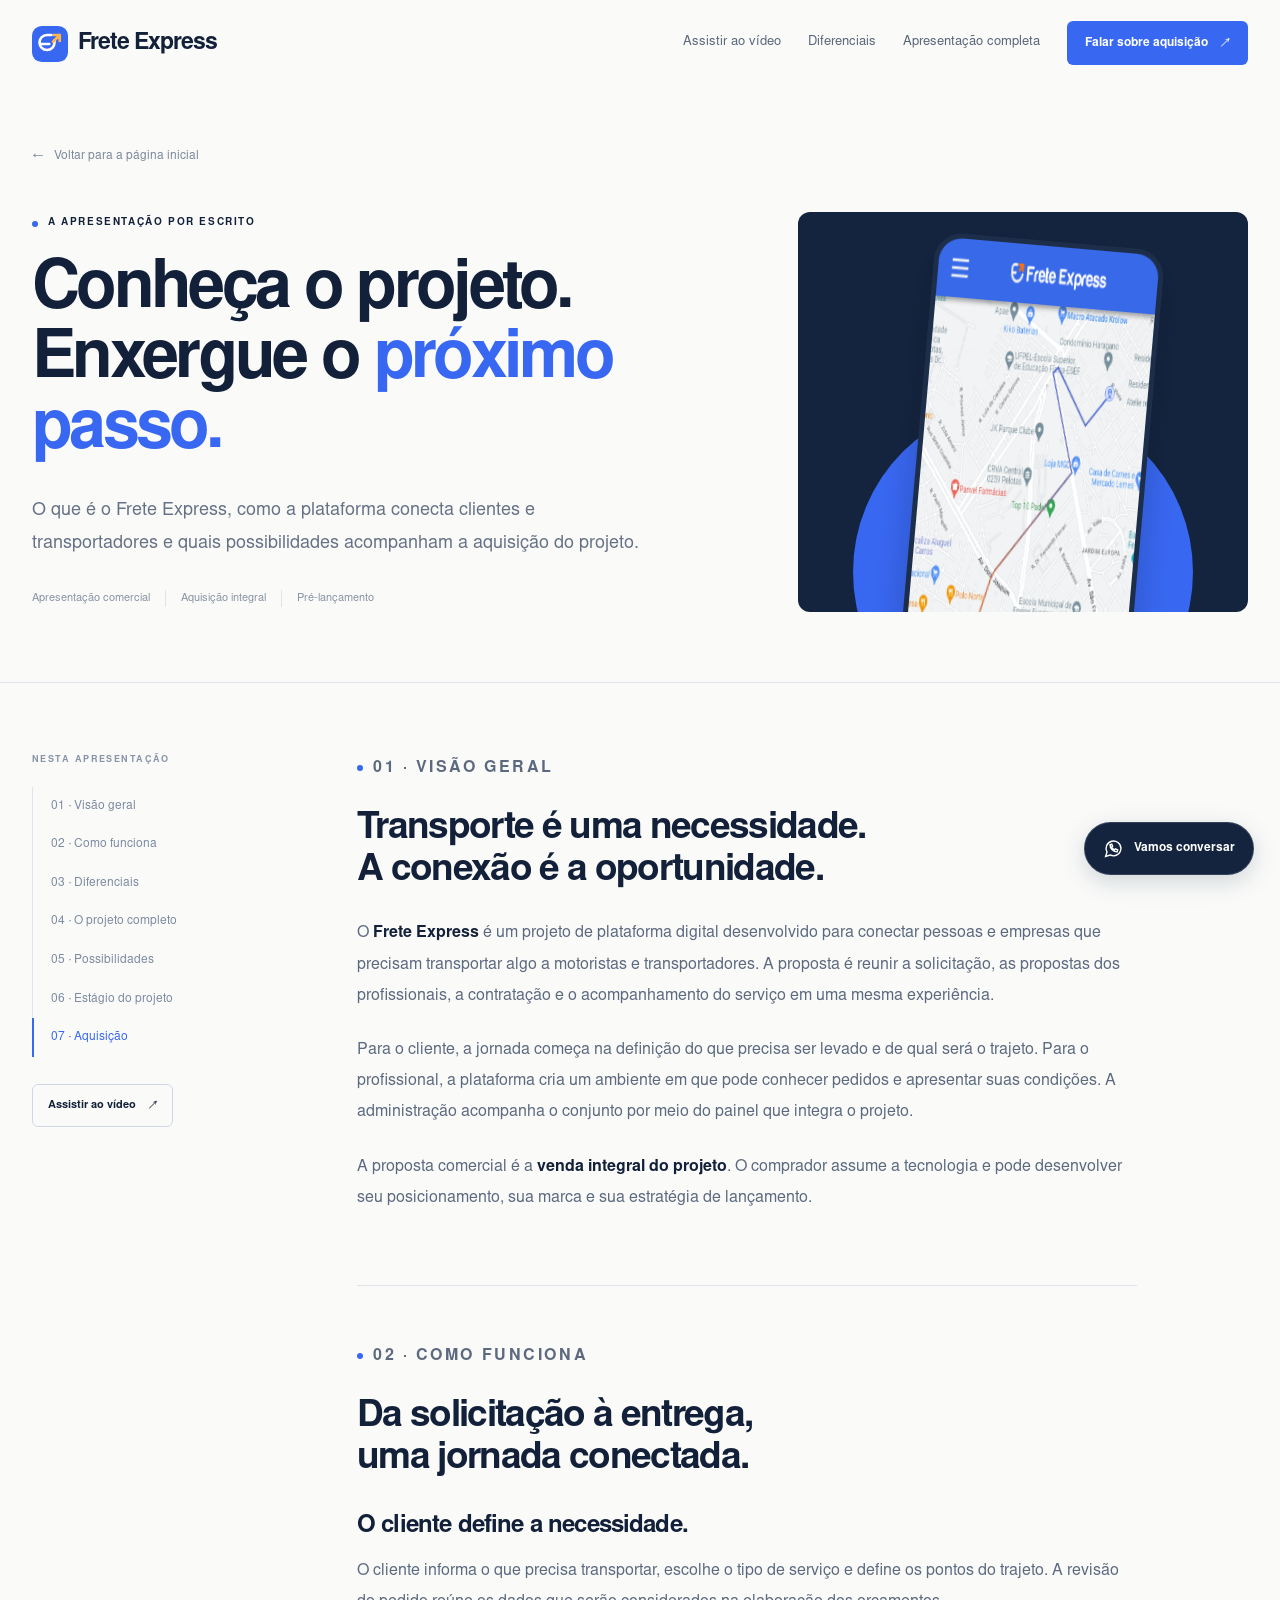
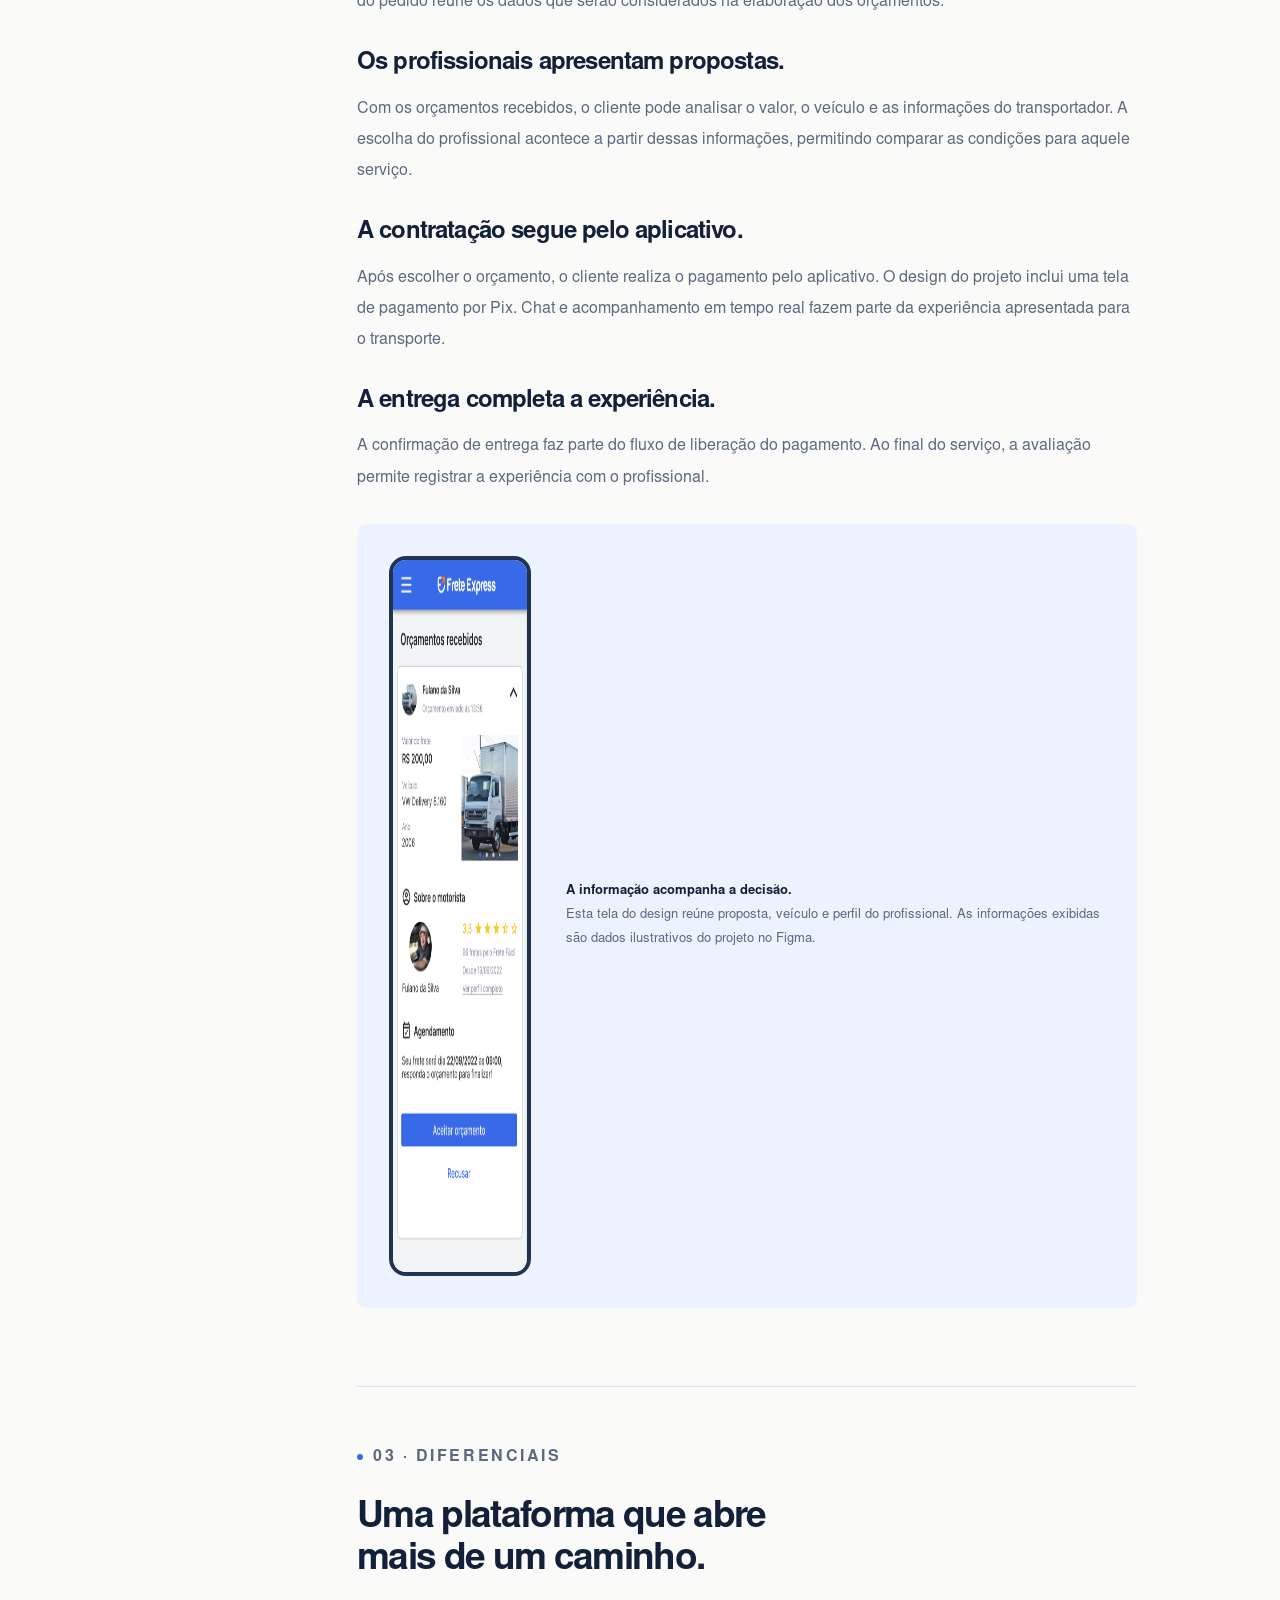
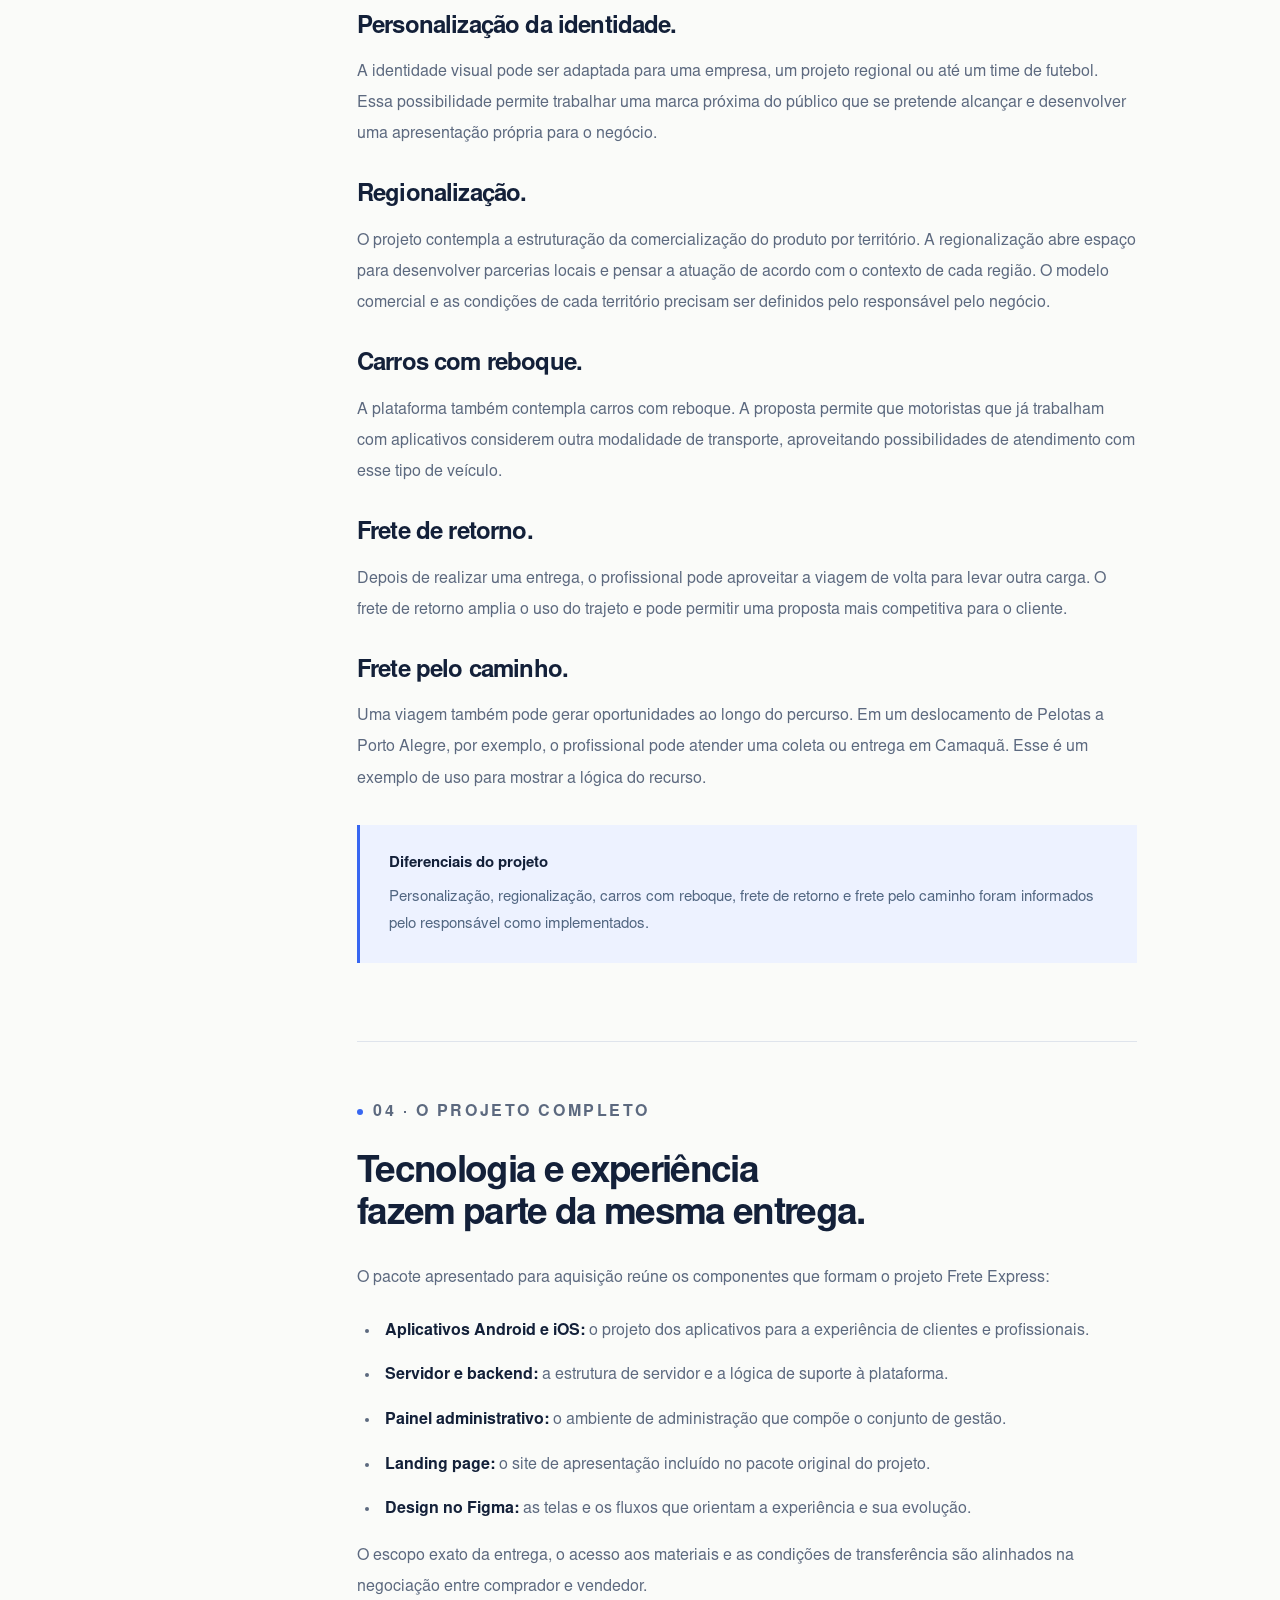
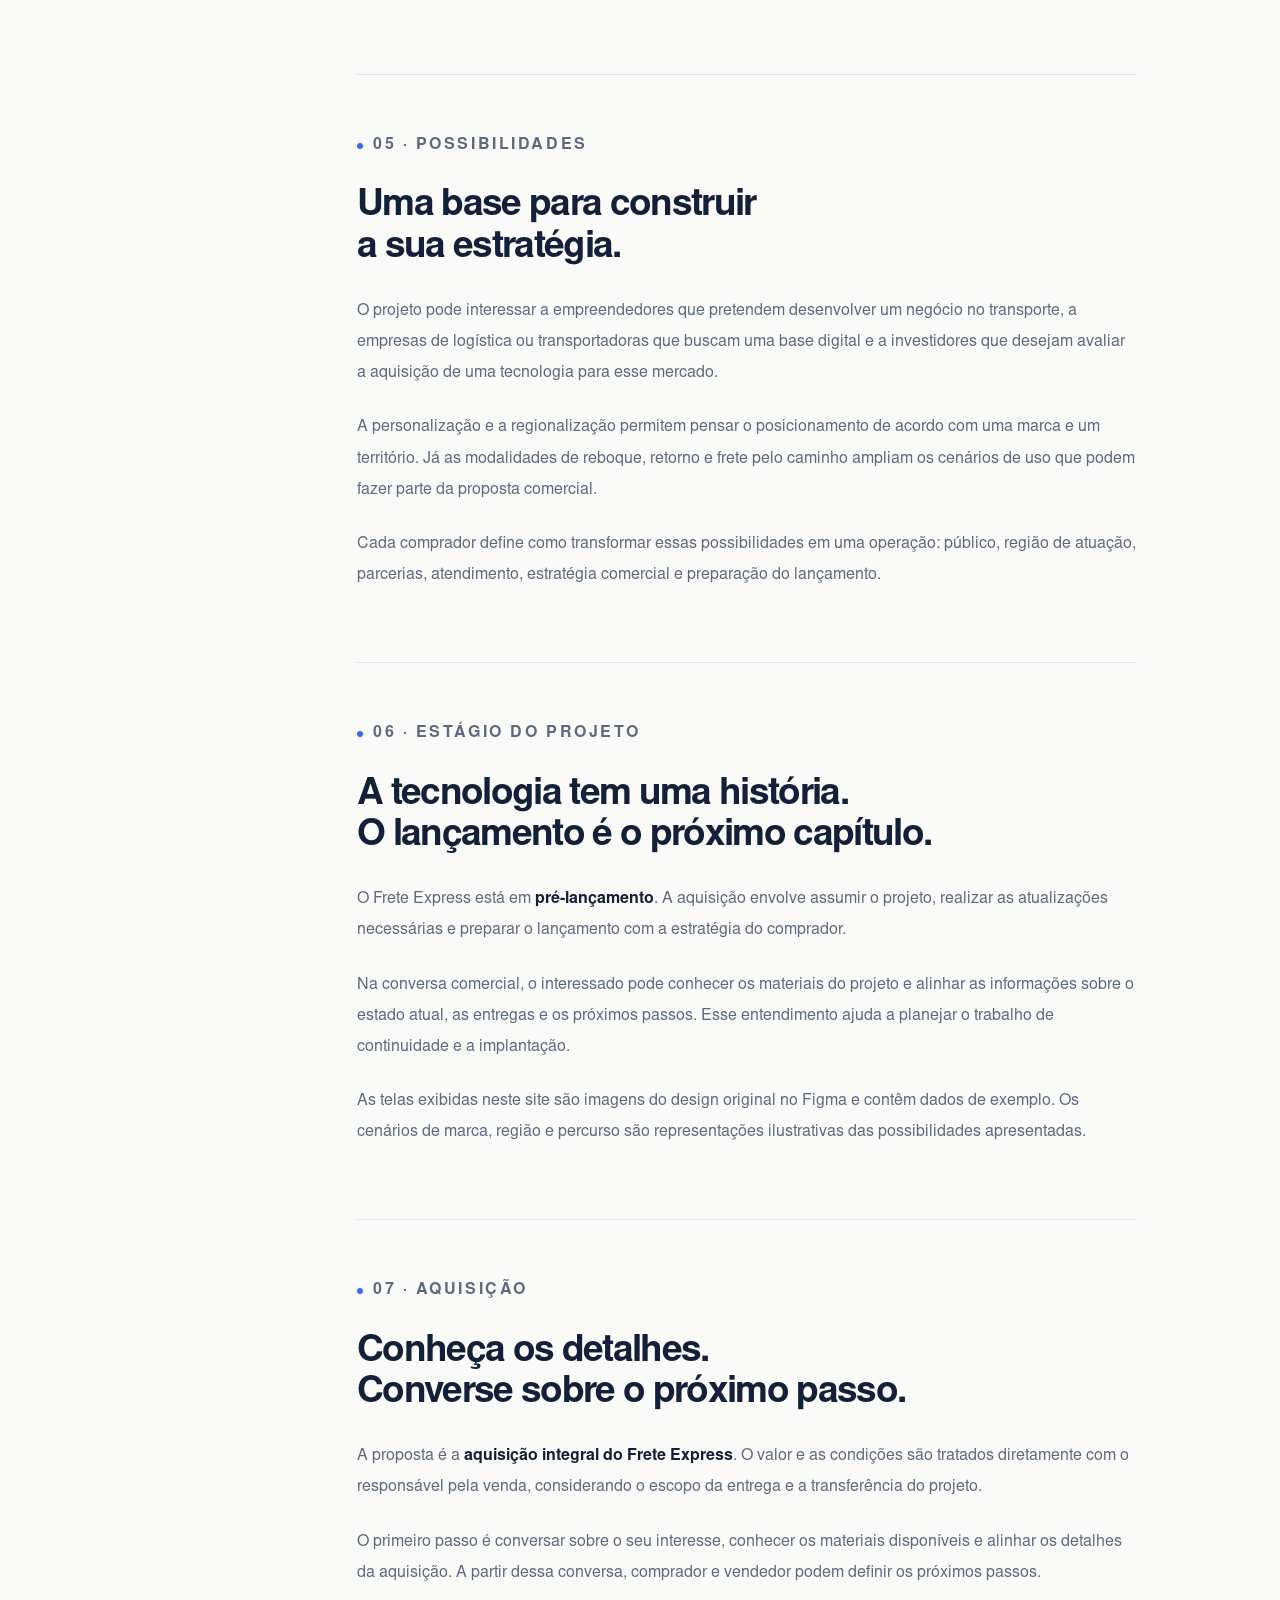
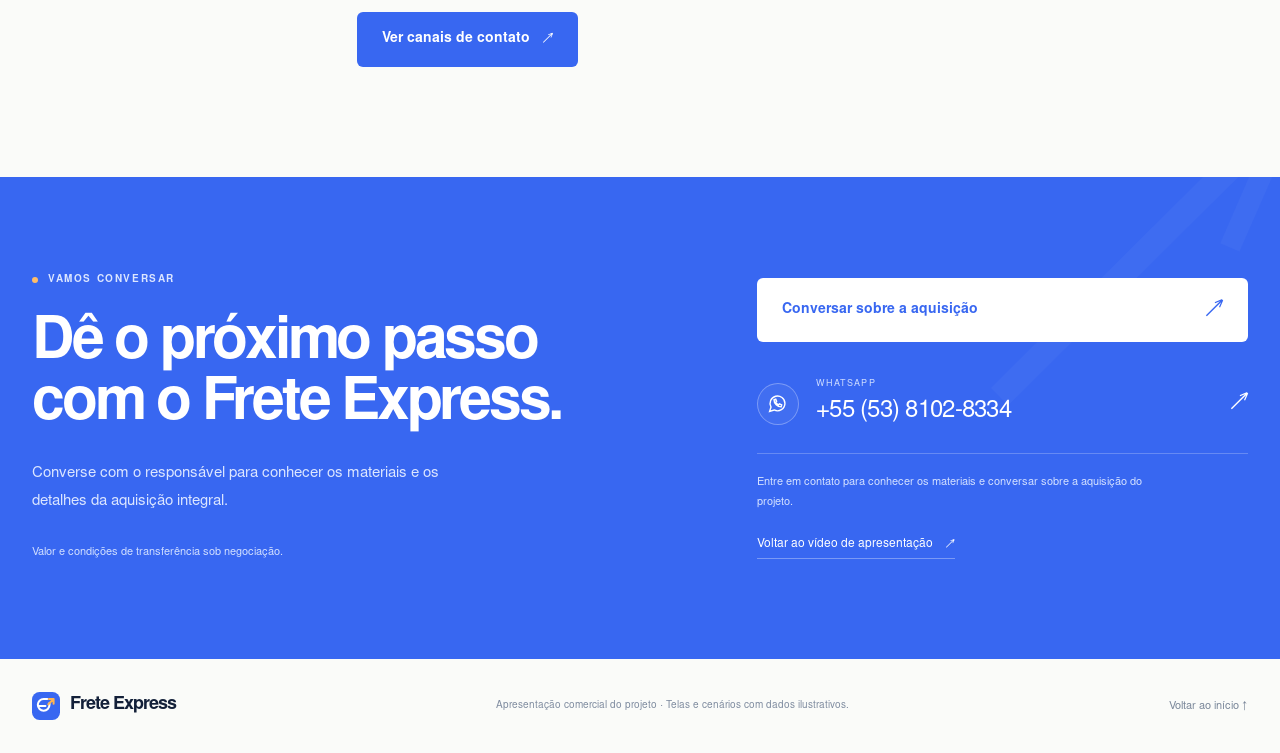
==== commit 89bc34e8: "Refine Frete Express design, add motion and activate commercial WhatsApp" ====
--- a/public/apresentacao.html
+++ b/public/apresentacao.html
@@ -7,8 +7,9 @@
   <meta property="og:title" content="Frete Express — Apresentação completa"><meta property="og:description" content="Conheça a plataforma, a experiência, os diferenciais e a proposta de aquisição integral do projeto."><meta property="og:type" content="article"><meta property="og:locale" content="pt_BR"><meta property="og:image" content="./assets/video-poster.jpg">
   <link rel="icon" href="./assets/brand.svg" type="image/svg+xml"><link rel="stylesheet" href="./styles.css"><script src="./app.js" defer></script>
 </head>
-<body>
+<body data-page="presentation">
 <a class="skip-link" href="#conteudo">Ir para o conteúdo</a>
+<div class="reading-progress" aria-hidden="true"></div>
 <header class="site-header"><div class="container header-inner">
   <a class="brand" href="./" aria-label="Frete Express, início"><img src="./assets/brand.svg" width="35" height="35" alt=""><span class="brand-name">Frete Express</span></a>
   <button class="menu-button" type="button" aria-label="Abrir menu" aria-controls="menu-principal" aria-expanded="false"><svg viewBox="0 0 24 24" fill="none" stroke="currentColor" stroke-width="1.6" aria-hidden="true"><path d="M4 7h16M4 12h16M4 17h16"/></svg></button>
@@ -34,12 +35,14 @@
   <section class="contact-section" id="contato" aria-labelledby="contact-title"><div class="container contact-grid">
     <div class="contact-copy"><p class="eyebrow">Vamos conversar</p><h2 id="contact-title">Dê o próximo passo<br>com o Frete Express.</h2><p>Converse com o responsável para conhecer os materiais e os detalhes da aquisição integral.</p><p class="contact-note">Valor e condições de transferência sob negociação.</p></div>
     <div class="contact-methods" data-contact-container>
-      <div class="contact-method pending" data-contact="whatsapp"><span class="contact-icon"><svg viewBox="0 0 24 24" fill="none" stroke="currentColor" stroke-width="1.6" aria-hidden="true"><path d="M20.5 11.8a8.5 8.5 0 0 1-12.4 7.6L3 21l1.6-4.9a8.5 8.5 0 1 1 15.9-4.3Z"/><path d="M8 7.8c0 4.4 3.8 8 8.2 8l.6-2.1-2.6-1.2-1 1c-1.7-.8-2.4-1.5-3.2-3.1l1-1L10 7l-2 .8Z"/></svg></span><div class="contact-meta"><small>WHATSAPP</small><strong data-contact-value>Contato em atualização</strong></div><span class="out-arrow" aria-hidden="true" hidden>↗</span></div>
-      <div class="contact-method pending" data-contact="email"><span class="contact-icon"><svg viewBox="0 0 24 24" fill="none" stroke="currentColor" stroke-width="1.6" aria-hidden="true"><rect x="2" y="4" width="20" height="16" rx="2"/><path d="m3 6 9 7 9-7"/></svg></span><div class="contact-meta"><small>E-MAIL COMERCIAL</small><strong data-contact-value>Contato em atualização</strong></div><span class="out-arrow" aria-hidden="true" hidden>↗</span></div>
-      <p class="contact-status" data-contact-status>Os canais comerciais serão disponibilizados nesta página em breve.</p><a class="contact-download" href="./#apresentacao">Voltar ao vídeo de apresentação <span aria-hidden="true">↗</span></a>
+      <a class="btn btn-white contact-action" href="https://wa.me/555381028334?text=Ol%C3%A1%21%20Conheci%20a%20apresenta%C3%A7%C3%A3o%20do%20Frete%20Express%20e%20gostaria%20de%20conversar%20sobre%20a%20aquisi%C3%A7%C3%A3o%20integral%20do%20projeto." data-whatsapp-link target="_blank" rel="noopener noreferrer">Conversar sobre a aquisição <span aria-hidden="true">↗</span></a>
+      <div class="contact-method" data-contact="whatsapp"><span class="contact-icon"><svg viewBox="0 0 24 24" fill="none" stroke="currentColor" stroke-width="1.6" aria-hidden="true"><path d="M20.5 11.8a8.5 8.5 0 0 1-12.4 7.6L3 21l1.6-4.9a8.5 8.5 0 1 1 15.9-4.3Z"/><path d="M8 7.8c0 4.4 3.8 8 8.2 8l.6-2.1-2.6-1.2-1 1c-1.7-.8-2.4-1.5-3.2-3.1l1-1L10 7l-2 .8Z"/></svg></span><div class="contact-meta"><small>WHATSAPP</small><strong data-contact-value><a href="https://wa.me/555381028334?text=Ol%C3%A1%21%20Conheci%20a%20apresenta%C3%A7%C3%A3o%20do%20Frete%20Express%20e%20gostaria%20de%20conversar%20sobre%20a%20aquisi%C3%A7%C3%A3o%20integral%20do%20projeto." data-whatsapp-link target="_blank" rel="noopener noreferrer">+55 (53) 8102-8334</a></strong></div><span class="out-arrow" aria-hidden="true">↗</span></div>
+      <div class="contact-method pending" data-contact="email" hidden><span class="contact-icon"><svg viewBox="0 0 24 24" fill="none" stroke="currentColor" stroke-width="1.6" aria-hidden="true"><rect x="2" y="4" width="20" height="16" rx="2"/><path d="m3 6 9 7 9-7"/></svg></span><div class="contact-meta"><small>E-MAIL COMERCIAL</small><strong data-contact-value>Contato em atualização</strong></div><span class="out-arrow" aria-hidden="true" hidden>↗</span></div>
+      <p class="contact-status" data-contact-status>Fale diretamente com o responsável para conhecer os materiais e as condições de aquisição.</p><a class="contact-download" href="./#apresentacao">Voltar ao vídeo de apresentação <span aria-hidden="true">↗</span></a>
     </div>
   </div></section>
 </main>
+<a class="floating-contact" href="https://wa.me/555381028334?text=Ol%C3%A1%21%20Conheci%20a%20apresenta%C3%A7%C3%A3o%20do%20Frete%20Express%20e%20gostaria%20de%20conversar%20sobre%20a%20aquisi%C3%A7%C3%A3o%20integral%20do%20projeto." data-whatsapp-link target="_blank" rel="noopener noreferrer" aria-label="Conversar sobre a aquisição do Frete Express no WhatsApp"><svg viewBox="0 0 24 24" fill="none" stroke="currentColor" stroke-width="1.6" aria-hidden="true"><path d="M20.5 11.8a8.5 8.5 0 0 1-12.4 7.6L3 21l1.6-4.9a8.5 8.5 0 1 1 15.9-4.3Z"/><path d="M8 7.8c0 4.4 3.8 8 8.2 8l.6-2.1-2.6-1.2-1 1c-1.7-.8-2.4-1.5-3.2-3.1l1-1L10 7l-2 .8Z"/></svg><span>Vamos conversar</span></a>
 <footer class="site-footer"><div class="container footer-inner"><a class="brand" href="./"><img src="./assets/brand.svg" alt="" width="28" height="28"><span class="brand-name">Frete Express</span></a><p>Apresentação comercial do projeto · Telas e cenários com dados ilustrativos.</p><a href="#conteudo">Voltar ao início ↑</a></div></footer>
 </body>
 </html>
--- a/public/styles.css
+++ b/public/styles.css
@@ -1,22 +1,49 @@
 @font-face{font-family:Nimbus;src:url('./assets/NimbusSans-Regular.otf') format('opentype');font-weight:400;font-display:swap}
 @font-face{font-family:Nimbus;src:url('./assets/NimbusSans-Bold.otf') format('opentype');font-weight:700;font-display:swap}
-:root{--blue:#3867f1;--blue-dark:#2453d8;--ink:#142139;--muted:#626c7c;--line:#dce1e8;--paper:#fafbf9;--tint:#eef2fb;--orange:#ffb452;--width:1200px}
-*{box-sizing:border-box}html{scroll-behavior:smooth;scroll-padding-top:100px}body{margin:0;color:var(--ink);background:var(--paper);font-family:Nimbus,Arial,sans-serif;font-size:17px;line-height:1.5;-webkit-font-smoothing:antialiased}button,input{font:inherit}a{color:inherit;text-decoration:none}button{cursor:pointer}button,a{-webkit-tap-highlight-color:transparent}img,video{max-width:100%;display:block}svg{display:block}button:focus-visible,a:focus-visible,summary:focus-visible,video:focus-visible{outline:3px solid var(--blue);outline-offset:5px}::selection{background:#d8e2ff}.container{max-width:var(--width);padding-inline:28px;margin-inline:auto}.section{padding-block:108px;scroll-margin-top:85px}.eyebrow{display:flex;align-items:center;gap:10px;font-size:12px;font-weight:700;letter-spacing:.14em;text-transform:uppercase;margin:0 0 22px}.eyebrow:before{content:'';width:7px;height:7px;border-radius:50%;background:var(--blue);flex:none}.eyebrow.light{color:#b8cbff}.eyebrow.light:before{background:var(--orange)}h1,h2,h3,p{margin-top:0}h1,h2,h3{font-weight:700;line-height:1.04;letter-spacing:-.045em}h1{font-size:clamp(46px,5.35vw,76px)}h2{font-size:clamp(36px,4vw,54px);margin-bottom:24px}h3{font-size:25px;line-height:1.16}p{margin-bottom:20px}.muted{color:var(--muted)}.blue{color:var(--blue)}.small{font-size:13px;line-height:1.5}.section-heading{display:flex;justify-content:space-between;align-items:flex-end;gap:70px;margin-bottom:48px}.section-heading h2{margin:0;max-width:610px}.section-heading>p{color:var(--muted);max-width:330px;margin:0;font-size:16px}.btn{display:inline-flex;align-items:center;justify-content:center;gap:13px;padding:16px 22px;font-size:15px;font-weight:700;line-height:1.2;border-radius:7px;min-height:52px;border:1px solid transparent;transition:background .2s,transform .2s}.btn:hover{transform:translateY(-2px)}.btn-primary{background:var(--blue);color:white}.btn-primary:hover{background:var(--blue-dark)}.btn-white{background:white;color:var(--ink)}.btn-outline{border-color:var(--line);background:transparent}.btn-outline:hover{background:#fff}.btn-light{background:#ffffff12;border-color:#ffffff36;color:white}.btn svg{width:19px;height:19px;flex:none}.arrow-link{display:inline-flex;gap:12px;align-items:center;font-size:15px;font-weight:700;color:var(--blue);border-bottom:1px solid #bdcdfb;padding-bottom:5px}.arrow-link:hover{border-color:var(--blue)}.arrow-link span{transition:transform .2s}.arrow-link:hover span{transform:translateX(4px)}
-.skip-link{position:fixed;top:-100px;left:12px;z-index:50;background:var(--ink);color:white;padding:12px}.skip-link:focus{top:12px}.site-header{height:88px;position:sticky;top:0;z-index:20;background:#fafbf9f5;border-bottom:1px solid #e6e9ee;backdrop-filter:blur(12px)}.header-inner{height:100%;display:flex;align-items:center;justify-content:space-between;gap:25px}.brand{display:inline-flex;align-items:center;gap:10px;flex:none}.brand img{width:35px;height:35px}.brand-name{font-size:22px;font-weight:700;letter-spacing:-1px}.nav{display:flex;align-items:center;gap:27px;font-size:14px}.nav a:not(.btn){padding:10px 0;color:#556174}.nav a:hover{color:var(--blue)}.nav .btn{min-height:42px;padding:12px 16px;font-size:13px}.menu-button{display:none;border:1px solid var(--line);border-radius:6px;background:transparent;width:42px;height:42px;align-items:center;justify-content:center}.menu-button svg{width:22px;height:22px}
-.hero{overflow:hidden;position:relative;padding-top:70px;padding-bottom:0}.hero-grid{display:grid;grid-template-columns:1fr 1fr;min-height:600px;gap:28px;align-items:center}.hero-copy{position:relative;z-index:2;padding-bottom:46px}.hero h1{margin-bottom:25px}.hero-copy>p:not(.eyebrow){max-width:470px;color:var(--muted);font-size:18px;line-height:1.6}.hero-actions{display:flex;gap:12px;flex-wrap:wrap;margin-top:30px}.hero-note{display:flex;align-items:center;gap:9px;margin-top:25px;color:#727b89;font-size:12px}.hero-note:before{content:'';width:14px;height:1px;background:#a8b0bc}.hero-art{position:relative;align-self:stretch;min-height:600px;isolation:isolate}.art-backdrop{position:absolute;left:6%;top:4%;height:82%;width:95%;background:#e9eefb;border-radius:50% 50% 6% 45%;z-index:-2}.art-route{position:absolute;width:116%;height:100%;left:-7%;top:0;z-index:-1}.art-route path{stroke-dasharray:6 8;animation:route-flow 30s linear infinite}.phone{background:#15223a;border:5px solid #15223a;border-radius:31px;box-shadow:0 28px 48px #192d5720,0 3px 7px #16274918;overflow:hidden;width:237px;position:absolute}.phone img{width:100%;height:auto;border-radius:25px}.phone-back{left:1%;top:105px;transform:rotate(-9deg);width:222px}.phone-front{right:1%;top:20px;transform:rotate(7deg)}.art-tag{position:absolute;bottom:59px;left:19%;background:#fff;border:1px solid var(--line);padding:16px 21px;border-radius:10px;box-shadow:0 12px 25px #2335660b;display:flex;gap:13px;align-items:center;font-size:13px;line-height:1.3}.art-tag .icon{width:37px;height:37px;border-radius:50%;background:#e8efff;display:grid;place-items:center;color:var(--blue)}.art-tag svg{width:20px;height:20px}.art-tag b{display:block;font-size:15px;margin-bottom:3px}.art-caption{position:absolute;bottom:10px;right:0;font-size:11px;color:#7c8595}.scope-strip{display:flex;justify-content:space-between;gap:18px;padding:28px 0;border-top:1px solid var(--line);font-size:13px;color:#5a6576}.scope-strip b{color:var(--ink);font-size:14px}.scope-strip span{display:flex;align-items:center;gap:8px}.scope-strip span:before{content:'';height:4px;width:4px;border-radius:50%;background:#9aa9c2}
-.video-section{background:#15223a;color:#fff;position:relative}.video-section .section-heading>p{color:#aab7cc}.video-grid{display:grid;grid-template-columns:1fr 265px;gap:32px;align-items:start}.video-shell{position:relative;aspect-ratio:16/9;background:#0d1626;border-radius:12px;overflow:hidden;box-shadow:0 14px 45px #0002}.video-shell video{width:100%;height:100%;background:#0d1626;object-fit:contain}.video-launch{position:absolute;inset:0;border:0;background:linear-gradient(0deg,#0b142344,transparent 65%);color:#fff;display:grid;place-items:center}.play-circle{width:84px;height:84px;display:grid;place-items:center;background:var(--blue);border:5px solid #ffffff3d;box-shadow:0 9px 34px #0003;border-radius:50%;transition:transform .2s}.video-launch:hover .play-circle{transform:scale(1.08)}.play-circle svg{width:27px;height:27px;transform:translateX(3px)}.video-launch-label{position:absolute;bottom:24px;left:26px;font-size:13px;font-weight:700;text-shadow:0 1px 8px #000}.video-caption{display:flex;justify-content:space-between;gap:20px;color:#a6b3c8;font-size:12px;margin-top:15px}.chapters-label{font-size:11px;letter-spacing:.13em;color:#8c9db9;text-transform:uppercase;margin:0 0 15px}.chapters{display:grid;gap:0}.chapter{background:transparent;border:0;border-top:1px solid #ffffff1a;color:#c4cede;display:flex;text-align:left;gap:14px;align-items:center;padding:17px 0;font-size:13px;line-height:1.4}.chapter:hover,.chapter.active{color:#fff}.chapter.active .time{color:var(--orange)}.chapter .time{font-size:11px;color:#8094b8;font-variant-numeric:tabular-nums;flex:none}.chapter .chapter-arrow{margin-left:auto;color:#7189b0}.read-prompt{padding-top:20px;margin-top:6px;border-top:1px solid #ffffff1a;font-size:13px;color:#b6c2d6}.read-prompt .arrow-link{color:#fff;border-bottom-color:#ffffff42;font-size:13px;margin-top:4px}.video-message{font-size:13px;color:#ffcf8a;margin-top:12px;min-height:0}.video-message:empty{display:none}[hidden]{display:none!important}
-.overview{display:grid;grid-template-columns:.85fr 1.15fr;gap:90px;align-items:start}.overview-copy{position:sticky;top:125px}.overview-copy p{color:var(--muted)}.steps{border-top:1px solid var(--line)}.step{display:grid;grid-template-columns:48px 1fr;gap:12px;padding:30px 0;border-bottom:1px solid var(--line)}.step-number{color:var(--blue);font-size:14px;font-weight:700;padding-top:4px}.step h3{font-size:23px;margin-bottom:11px}.step p{font-size:15px;color:var(--muted);line-height:1.7;margin-bottom:0}.platform-note{font-size:12px;color:#7c8595;margin-top:20px}
-.features-section{background:#eef2fb;border-block:1px solid #e1e7f3}.features-layout{display:grid;grid-template-columns:.82fr 1.18fr;gap:65px}.feature-tabs{display:grid;align-content:start}.feature-tab{background:transparent;border:0;border-bottom:1px solid #d4ddec;text-align:left;padding:20px 16px 20px 0;display:flex;gap:15px;align-items:center;color:#758197;font-size:18px;font-weight:700;line-height:1.3;transition:color .2s,padding .2s}.feature-tab:first-child{border-top:1px solid #d4ddec}.feature-tab>span:first-child{font-size:11px;font-weight:400;letter-spacing:0;color:#8796af}.feature-tab .tab-arrow{margin-left:auto;font-size:22px;opacity:0;transition:opacity .2s}.feature-tab[aria-selected=true]{color:var(--blue);padding-left:15px}.feature-tab[aria-selected=true] .tab-arrow{opacity:1}.feature-panel{min-height:470px;border-radius:13px;background:white;padding:36px 40px;border:1px solid #e0e6f0;display:flex;flex-direction:column}.feature-panel .panel-kicker{font-size:11px;color:var(--blue);letter-spacing:.12em;text-transform:uppercase;margin-bottom:13px}.feature-panel h3{font-size:32px;margin-bottom:15px;max-width:420px}.feature-panel>p{font-size:16px;color:var(--muted);line-height:1.65;min-height:75px;margin-bottom:5px}.feature-visual{position:relative;margin-top:auto;min-height:178px;border-top:1px solid #eef1f5;padding-top:22px}.feature-visual svg{width:100%;height:153px}.visual-caption{margin:2px 0 0;font-size:10px;color:#8791a1}.personalization-cards{display:flex;align-items:center;justify-content:center;gap:12px;padding-top:12px}.identity-card{border-radius:10px;min-width:100px;width:31%;height:100px;background:#3867f1;color:#fff;display:flex;flex-direction:column;justify-content:center;align-items:center;gap:12px;font-size:10px;box-shadow:0 9px 20px #13295210}.identity-card:nth-child(2){background:#1d6a52;transform:translateY(-7px)}.identity-card:nth-child(3){background:#19243a}.identity-mark{font-size:27px;font-weight:700;line-height:1}.features-footnote{font-size:12px;color:#7a879a;margin-top:20px;margin-bottom:0}
-.package-grid{display:grid;grid-template-columns:repeat(3,1fr);border-top:1px solid var(--line);border-left:1px solid var(--line);margin-top:45px}.package-item{padding:30px;border-right:1px solid var(--line);border-bottom:1px solid var(--line);min-height:180px}.package-item svg{width:25px;height:25px;color:var(--blue);margin-bottom:22px}.package-item h3{font-size:21px;margin-bottom:10px}.package-item p{font-size:14px;line-height:1.6;color:var(--muted);margin:0}.acquisition-info{display:flex;justify-content:space-between;gap:30px;padding-top:27px;align-items:center}.acquisition-info p{font-size:13px;color:var(--muted);max-width:630px;margin:0}.acquisition-info .arrow-link{flex:none}
-.screens-section{padding-block:0 100px}.screens-top{display:flex;align-items:center;justify-content:space-between;gap:20px;border-top:1px solid var(--line);padding-top:27px}.screens-top h3{font-size:23px;margin:0}.screens-top p{font-size:12px;color:var(--muted);margin:0}.screens{display:grid;grid-template-columns:repeat(4,1fr);gap:26px;margin-top:33px}.screen-example{margin:0;min-width:0}.screen-viewport{border-radius:13px;overflow:hidden;border:1px solid #d9e0ec;background:#f0f2f6;box-shadow:0 7px 18px #1f304c08}.screen-viewport img{width:100%;height:auto}.screen-example figcaption{font-size:12px;color:#6a7689;display:flex;align-items:center;gap:9px;margin-top:13px}.screen-example figcaption span{color:var(--blue);font-size:10px}
-.faq-section{border-top:1px solid var(--line);padding-top:80px}.faq-layout{display:grid;grid-template-columns:.75fr 1.25fr;gap:100px}.faq-layout h2{font-size:39px}.faq-list{border-top:1px solid var(--line)}details{border-bottom:1px solid var(--line);padding:24px 0}summary{cursor:pointer;font-size:17px;font-weight:700;list-style:none;display:flex;justify-content:space-between;gap:20px;line-height:1.4}summary::-webkit-details-marker{display:none}summary:after{content:'+';font-size:23px;font-weight:400;line-height:1;flex:none;color:var(--blue)}details[open] summary:after{content:'−'}details p{font-size:15px;color:var(--muted);line-height:1.7;margin:17px 30px 0 0}
-.contact-section{background:var(--blue);color:white;padding-block:85px}.contact-grid{display:grid;grid-template-columns:1fr 1fr;gap:85px;align-items:start}.contact-section h2{font-size:clamp(40px,4.3vw,60px);margin-bottom:23px}.contact-section .eyebrow{color:#d9e3ff}.contact-section .eyebrow:before{background:var(--orange)}.contact-copy p{font-size:16px;color:#dbe5ff;max-width:450px}.contact-note{font-size:12px!important;line-height:1.6;margin-top:28px!important;color:#d0ddff!important}.contact-methods{padding-top:15px}.contact-method{display:flex;align-items:center;gap:17px;border-bottom:1px solid #ffffff40;padding:23px 0;min-height:97px}.contact-icon{width:43px;height:43px;flex:none;background:#ffffff17;border:1px solid #ffffff30;border-radius:9px;display:grid;place-items:center}.contact-icon svg{width:21px;height:21px}.contact-meta{min-width:0;flex:1}.contact-meta small{display:block;font-size:11px;color:#d3e0ff;margin-bottom:5px;letter-spacing:.06em}.contact-meta strong{display:block;font-size:22px;font-weight:400;line-height:1.3;overflow-wrap:anywhere}.contact-method .out-arrow{font-size:24px}.contact-method.pending strong{font-size:17px;color:#dae5ff}.contact-method.pending{cursor:default}.contact-method a:hover{text-decoration:underline}.contact-status{font-size:12px;line-height:1.6;margin-top:19px;color:#d4e0ff;max-width:420px}.contact-download{display:inline-flex;font-size:13px;margin-top:22px;gap:10px;color:#fff;border-bottom:1px solid #ffffff5f;padding-bottom:4px}.site-footer{background:var(--paper);padding-block:30px}.footer-inner{display:flex;align-items:center;justify-content:space-between;gap:25px}.footer-inner .brand img{width:28px;height:28px}.footer-inner .brand-name{font-size:18px}.footer-inner p{font-size:11px;color:#7b8494;margin:0}.footer-inner>a{font-size:12px;color:#6a768a}
-.article-hero{padding-top:64px;padding-bottom:60px}.back-link{display:inline-flex;gap:9px;font-size:13px;color:var(--muted);margin-bottom:42px}.back-link:hover{color:var(--blue)}.article-hero-grid{display:grid;grid-template-columns:1.2fr .8fr;gap:80px;align-items:center}.article-hero h1{font-size:clamp(42px,5vw,68px);margin-bottom:24px}.article-hero .intro{font-size:19px;color:var(--muted);max-width:650px;line-height:1.6}.article-visual{background:var(--tint);padding:25px 50px;border-radius:12px;position:relative;overflow:hidden;max-height:370px;display:flex;justify-content:center;align-items:flex-start}.article-visual img{width:210px;transform:rotate(5deg);border:5px solid var(--ink);border-radius:25px;box-shadow:0 15px 30px #1d315224}.reading-meta{display:flex;gap:15px;font-size:12px;color:#7b8696;margin-top:27px}.reading-meta span+span{padding-left:15px;border-left:1px solid var(--line)}.article-body{border-top:1px solid var(--line);padding-block:60px 100px}.article-layout{display:grid;grid-template-columns:230px 1fr;gap:80px;align-items:start}.article-toc{position:sticky;top:125px}.article-toc p{font-size:11px;font-weight:700;letter-spacing:.13em;color:#7b8596;margin-bottom:18px}.article-toc nav{display:grid;border-left:1px solid var(--line)}.article-toc a{font-size:13px;color:#6b778c;padding:9px 16px;border-left:2px solid transparent;margin-left:-1px}.article-toc a:hover,.article-toc a.active{border-color:var(--blue);color:var(--blue)}.article-toc .btn{margin-top:25px;font-size:12px;padding:12px 15px;min-height:43px}.article-content{max-width:760px}.article-content section{scroll-margin-top:120px;margin-bottom:55px;padding-bottom:44px;border-bottom:1px solid var(--line)}.article-content section:last-child{border:0;margin-bottom:0;padding-bottom:0}.article-content h2{font-size:34px;margin-bottom:24px}.article-content h3{font-size:23px;letter-spacing:-.025em;margin-top:30px;margin-bottom:14px}.article-content p{font-size:17px;line-height:1.85;color:#536174}.article-content ul,.article-content ol{padding-left:22px;color:#536174;font-size:16px;line-height:1.8}.article-content li{margin-bottom:13px;padding-left:5px}.article-content strong{color:var(--ink)}.article-callout{border-left:3px solid var(--blue);background:var(--tint);padding:23px 27px;margin-block:27px;color:#40526e;font-size:16px;line-height:1.75}.article-callout strong{display:block;margin-bottom:5px}.article-screen{display:flex;align-items:center;gap:34px;background:var(--tint);padding:30px;border-radius:10px;margin-block:30px}.article-screen img{width:140px;border:4px solid #203047;border-radius:15px}.article-screen p{font-size:14px;line-height:1.7;margin:0}.article-inline-link{color:var(--blue);text-decoration:underline;text-underline-offset:4px}.no-js-message{padding:16px;background:#fff1d9;color:#744c14;text-align:center;font-size:14px}
-@keyframes route-flow{to{stroke-dashoffset:-420}}@media(prefers-reduced-motion:reduce){html{scroll-behavior:auto}*,*:before,*:after{animation:none!important;transition:none!important}}
-@media(min-width:1450px){.hero-grid{gap:65px}.phone-back{left:4%}.phone-front{right:1%}}
-@media(max-width:1050px){.nav{gap:17px;font-size:12px}.nav .btn{font-size:12px}.hero{padding-top:50px}.hero-grid{gap:15px;min-height:540px}.hero-art{min-height:540px}.phone-front{width:207px;right:0;top:28px}.phone-back{width:188px;left:0;top:110px}.hero-copy>p:not(.eyebrow){font-size:16px}.art-tag{bottom:42px;left:13%;padding:13px}.overview{gap:50px}.video-grid{grid-template-columns:1fr 230px;gap:22px}.features-layout{gap:35px}.feature-panel{padding:30px}.contact-grid{gap:55px}.scope-strip{font-size:11px}.scope-strip b{font-size:12px}.faq-layout{gap:55px}.article-layout{gap:50px;grid-template-columns:200px 1fr}.article-hero-grid{gap:40px}.article-visual{padding-inline:25px}}
-@media(max-width:800px){.container{padding-inline:22px}.section{padding-block:75px}.site-header{height:73px}.menu-button{display:flex}.nav{display:none;position:absolute;left:0;right:0;top:72px;padding:18px 22px 24px;background:var(--paper);border-bottom:1px solid var(--line);flex-direction:column;align-items:stretch;font-size:15px;gap:3px}.nav.open{display:flex}.nav a:not(.btn){padding-block:12px}.nav .btn{margin-top:7px;font-size:14px}.hero-grid{grid-template-columns:1fr;min-height:auto;gap:15px}.hero-copy{padding-bottom:0;max-width:600px}.hero h1{font-size:clamp(48px,8.5vw,70px)}.hero-copy>p:not(.eyebrow){max-width:540px;font-size:17px}.hero-art{width:500px;max-width:100%;margin-inline:auto;min-height:520px}.art-backdrop{left:5%;top:2%;height:83%;width:91%}.phone-front{right:7%;width:210px;top:10px}.phone-back{left:9%;width:195px;top:78px}.art-tag{bottom:40px;left:26%}.art-caption{bottom:12px;right:5%}.scope-strip{display:grid;grid-template-columns:1fr 1fr;font-size:12px;gap:14px;padding-block:23px;margin-top:10px}.scope-strip b{font-size:13px}.section-heading{gap:25px;align-items:flex-start;flex-direction:column;margin-bottom:35px}.section-heading>p{max-width:550px}.video-grid{grid-template-columns:1fr}.chapter-sidebar{display:grid;grid-template-columns:1fr 1fr;gap:0 25px}.chapters-label{grid-column:1/-1;margin-top:10px}.chapters{display:contents}.chapter{font-size:12px;padding-block:14px}.read-prompt{grid-column:1/-1}.overview{grid-template-columns:1fr;gap:22px}.overview-copy{position:static;max-width:580px}.steps{margin-top:15px}.step{padding-block:25px}.features-layout{grid-template-columns:1fr;gap:25px}.feature-tabs{display:flex;overflow-x:auto;padding-bottom:4px;gap:8px;scrollbar-width:thin}.feature-tab{flex:0 0 auto;border:1px solid #d4ddec!important;border-radius:6px;padding:13px 15px!important;font-size:13px;gap:9px;max-width:200px}.feature-tab[aria-selected=true]{background:var(--blue);color:white;border-color:var(--blue)!important}.feature-tab[aria-selected=true]>span:first-child{color:#d5e1ff}.feature-tab .tab-arrow{display:none}.feature-panel{min-height:420px}.feature-panel>p{min-height:auto}.feature-panel h3{font-size:31px}.package-grid{grid-template-columns:1fr 1fr;margin-top:35px}.package-item{padding:25px;min-height:175px}.acquisition-info{align-items:flex-start;flex-direction:column;gap:22px}.screens-section{padding-bottom:75px}.screens{gap:15px;grid-template-columns:repeat(4,180px);overflow-x:auto;padding-bottom:20px;scroll-snap-type:x mandatory}.screen-example{scroll-snap-align:start}.screens-top{align-items:flex-start;gap:15px;flex-direction:column}.faq-layout{grid-template-columns:1fr;gap:30px}.faq-layout h2{margin-bottom:0}.contact-section{padding-block:65px}.contact-grid{grid-template-columns:1fr;gap:15px}.contact-copy p{max-width:550px}.contact-methods{padding-top:0}.contact-note{margin-top:20px!important}.footer-inner{flex-wrap:wrap;gap:17px}.footer-inner p{order:3;width:100%;line-height:1.6}.article-hero{padding-top:40px;padding-bottom:40px}.back-link{margin-bottom:30px}.article-hero-grid{grid-template-columns:1fr;gap:25px}.article-visual{display:none}.article-hero .intro{font-size:18px}.article-layout{grid-template-columns:1fr;gap:40px}.article-toc{position:static}.article-toc nav{display:flex;overflow-x:auto;border-left:0;padding-bottom:10px;gap:8px}.article-toc a{white-space:nowrap;border:1px solid var(--line);padding:9px 12px;border-radius:5px;margin-left:0;font-size:12px}.article-toc .btn{display:none}.article-content h2{font-size:31px}.article-body{padding-block:36px 65px}.article-content section{margin-bottom:38px;padding-bottom:30px}.article-content p{font-size:16px}.article-screen{gap:23px;padding:22px}.article-screen img{width:120px}}
-@media(max-width:460px){.container{padding-inline:20px}.hero{padding-top:36px}.hero h1{font-size:49px;letter-spacing:-.055em}.hero .eyebrow{font-size:10px;letter-spacing:.11em}.hero-actions{gap:9px;margin-top:25px}.hero-actions .btn{font-size:12px;padding:14px 15px;gap:8px;min-height:48px}.hero-copy>p:not(.eyebrow){font-size:16px}.hero-art{min-height:448px;margin-top:14px}.phone-front{width:172px;right:2%;top:6px;border-width:4px;border-radius:25px}.phone-back{width:163px;left:3%;top:62px;border-width:4px;border-radius:25px}.phone img{border-radius:19px}.art-tag{left:17%;bottom:35px;font-size:11px;padding:12px 14px}.art-tag b{font-size:13px}.art-tag .icon{width:31px;height:31px}.art-caption{font-size:9px;right:0;bottom:7px}.scope-strip{font-size:10px;gap:12px 8px}.scope-strip b{font-size:11px}.scope-strip span{gap:6px}h2{font-size:35px}.section{padding-block:60px}.section-heading{gap:18px}.section-heading>p{font-size:15px}.play-circle{width:63px;height:63px;border-width:4px}.play-circle svg{width:21px;height:21px}.video-launch-label{font-size:11px;bottom:15px;left:16px}.video-caption{font-size:10px;gap:12px}.chapter-sidebar{gap:0 17px}.chapter{gap:8px;font-size:11px}.chapter .time{font-size:10px}.chapter .chapter-arrow{display:none}.step{grid-template-columns:34px 1fr}.feature-panel{padding:26px;min-height:415px}.feature-panel h3{font-size:29px}.feature-panel>p{font-size:15px}.identity-card{min-width:0;font-size:9px}.identity-mark{font-size:23px}.package-item{padding:23px 18px;min-height:190px}.package-item h3{font-size:19px}.package-item p{font-size:12px}.package-item svg{margin-bottom:18px}.faq-layout h2{font-size:34px}summary{font-size:16px}details p{font-size:14px}.contact-section h2{font-size:44px}.contact-meta strong{font-size:19px}.contact-section{padding-block:55px}.article-hero h1{font-size:43px}.article-content h2{font-size:29px}.article-screen{gap:17px;padding:18px}.article-screen img{width:99px}.article-screen p{font-size:12px}.article-callout{padding:19px;font-size:14px}.reading-meta{gap:10px;font-size:11px}.reading-meta span+span{padding-left:10px}}
-
-/* Match the original screen proportions and keep the gallery aligned. */
-.phone-back{width:205px;top:85px}.screen-viewport{aspect-ratio:9/16}.screen-viewport img{width:100%;height:100%;object-fit:cover;object-position:top}@media(max-width:1050px){.phone-back{width:180px;top:85px}}@media(max-width:800px){.phone-back{width:180px;top:65px}}@media(max-width:460px){.phone-back{width:150px;top:62px}}
+:root{--blue:#3867f1;--blue-dark:#2856da;--ink:#132039;--muted:#667185;--line:#dfe4ec;--paper:#fafbf9;--tint:#edf2ff;--orange:#ffbd69;--width:1320px;--ease:cubic-bezier(.2,.75,.2,1)}
+*{box-sizing:border-box}
+html{scroll-behavior:smooth;scroll-padding-top:110px}
+body{margin:0;background:var(--paper);color:var(--ink);font-family:Nimbus,Arial,sans-serif;font-size:17px;line-height:1.55;-webkit-font-smoothing:antialiased}
+button,input{font:inherit}button{cursor:pointer}a{color:inherit;text-decoration:none}button,a{-webkit-tap-highlight-color:transparent}img,video{display:block;max-width:100%}svg{display:block}::selection{background:#d5e0ff}button:focus-visible,a:focus-visible,summary:focus-visible,video:focus-visible{outline:3px solid var(--blue);outline-offset:5px}[hidden]{display:none!important}
+.container{width:100%;max-width:var(--width);padding-inline:32px;margin-inline:auto}
+.section{padding-block:116px;scroll-margin-top:90px}
+h1,h2,h3,p{margin-top:0}h1,h2,h3{font-weight:700;letter-spacing:-.055em}h1{font-size:clamp(54px,6.5vw,88px);line-height:.99}h2{font-size:clamp(37px,4.25vw,60px);line-height:1.04;margin-bottom:28px}h3{font-size:25px;line-height:1.18;letter-spacing:-.035em}p{margin-bottom:23px}.muted{color:var(--muted)}.blue{color:var(--blue)}.small{font-size:13px;line-height:1.6}
+.eyebrow{display:flex;align-items:center;gap:10px;font-size:10px;letter-spacing:.16em;text-transform:uppercase;font-weight:700;line-height:1.5;margin:0 0 26px}.eyebrow:before{content:'';width:6px;height:6px;background:var(--blue);border-radius:50%;flex:none}.eyebrow.light{color:#acbfec}.eyebrow.light:before{background:var(--orange)}
+.section-heading{display:flex;align-items:flex-end;justify-content:space-between;gap:80px;margin-bottom:52px}.section-heading h2{margin:0;max-width:710px}.section-heading>p{max-width:330px;font-size:15px;color:var(--muted);margin:0;line-height:1.75}
+.btn{position:relative;display:inline-flex;align-items:center;justify-content:center;gap:13px;border:1px solid transparent;border-radius:6px;padding:17px 24px;min-height:55px;line-height:1.2;font-size:14px;font-weight:700;transition:transform .35s var(--ease),background .25s,box-shadow .35s}
+.btn:hover{transform:translateY(-3px)}.btn svg{width:17px;height:17px;flex:none}.btn-primary{background:var(--blue);color:white}.btn-primary:hover{background:var(--blue-dark);box-shadow:0 10px 24px #3867f124}.btn-outline{border-color:#cfd7e6;background:transparent}.btn-outline:hover{background:white;border-color:#9aaed6}.btn-white{background:white;color:var(--blue)}.btn-white:hover{background:#f0f4ff;box-shadow:0 10px 25px #13203916}.btn-light{background:#ffffff0e;border-color:#ffffff36;color:#fff}
+.arrow-link{display:inline-flex;align-items:center;gap:13px;color:var(--blue);font-size:14px;font-weight:700;border-bottom:1px solid #b6c7f7;padding-bottom:6px}.arrow-link span{transition:transform .3s var(--ease)}.arrow-link:hover span{transform:translate(3px,-3px)}.arrow-link:hover{border-color:var(--blue)}
+.skip-link{position:fixed;z-index:100;top:-100px;left:10px;padding:12px;background:var(--ink);color:white}.skip-link:focus{top:12px}.reading-progress{position:fixed;z-index:31;top:0;left:0;height:3px;width:100%;background:var(--blue);transform-origin:left;transform:scaleX(var(--reading-progress,0));pointer-events:none}
+.site-header{position:sticky;z-index:30;top:0;height:88px;background:#fafbf9f5;backdrop-filter:blur(14px);border-bottom:1px solid transparent;transition:box-shadow .3s,border-color .3s}.site-header.is-scrolled{border-color:var(--line);box-shadow:0 6px 28px #172a4a06}.header-inner{display:flex;align-items:center;justify-content:space-between;gap:24px;height:100%}.brand{display:inline-flex;align-items:center;gap:10px;flex:none}.brand img{width:36px;height:36px}.brand-name{font-size:23px;font-weight:700;letter-spacing:-1px}.nav{display:flex;align-items:center;gap:27px;font-size:13px}.nav>a:not(.btn){position:relative;color:#5b6679;padding:14px 0;white-space:nowrap}.nav>a:not(.btn):after{position:absolute;content:'';height:1px;background:var(--blue);bottom:8px;left:0;right:0;transform:scaleX(0);transform-origin:left;transition:transform .3s var(--ease)}.nav>a:hover:after,.nav>a.is-active:after{transform:scaleX(1)}.nav>a:hover,.nav>a.is-active{color:var(--blue)}.nav>.btn{font-size:12px;padding:13px 17px;min-height:44px}.menu-button{display:none;align-items:center;justify-content:center;width:43px;height:43px;background:transparent;border:1px solid var(--line);border-radius:5px}.menu-button svg{width:23px;height:23px}
+/* The opening is an editorial composition, using the original product screens. */
+.hero{padding-top:42px;overflow:hidden}.hero-grid{display:grid;grid-template-columns:1fr 1fr;gap:54px;align-items:center;min-height:640px}.hero-copy{padding-block:22px 42px;position:relative;z-index:2}.hero-copy .eyebrow{font-size:9px;letter-spacing:.13em;animation:fade-up .8s var(--ease) both}.hero h1{margin-bottom:27px;max-width:620px}.hero-line{display:block;overflow:hidden;padding-bottom:.09em;margin-bottom:-.09em}.hero-line>span{display:block;animation:line-rise 1.1s var(--ease) both}.hero-line:nth-child(2)>span{animation-delay:.09s}.hero-line:nth-child(3)>span{animation-delay:.18s}.hero-copy>p:not(.eyebrow){font-size:17px;color:var(--muted);max-width:450px;line-height:1.75;animation:fade-up .9s .25s var(--ease) both}.hero-actions{display:flex;gap:12px;flex-wrap:wrap;margin-top:29px;animation:fade-up .9s .32s var(--ease) both}.hero-actions .btn{padding-inline:19px;font-size:13px}.hero-note{display:flex;align-items:center;gap:10px;font-size:11px;color:#7b8596;margin-top:27px;animation:fade-up .9s .38s var(--ease) both}.hero-note:before{content:'';width:22px;height:1px;background:#9facc0}
+.hero-art{position:relative;height:640px;min-width:0;isolation:isolate;background:#14243f;border:1px solid #1f3659;border-radius:17px;overflow:hidden;transform:translate3d(0,var(--scene-y,0px),0);animation:scene-in 1.2s .12s var(--ease) both}.hero-art:after{position:absolute;content:'';inset:22px;border:1px solid #ffffff0d;border-radius:5px;pointer-events:none;z-index:-1}.art-backdrop{position:absolute;background:#3867f1;width:470px;height:470px;border-radius:50%;top:174px;left:8%;z-index:-2}.scene-label{position:absolute;z-index:4;left:32px;top:30px;right:32px;display:flex;align-items:center;justify-content:space-between;color:#fff}.scene-label span:first-child{font-size:11px;color:#d0dcf4;letter-spacing:.12em;text-transform:uppercase}.scene-label>svg{color:#a6bcf1;width:24px;height:24px}.scene-subtitle{position:absolute;left:32px;top:59px;font-size:31px;letter-spacing:-.04em;font-weight:700;color:white;line-height:1.05;margin:0;z-index:3}.art-route{position:absolute;inset:0;width:100%;height:100%;z-index:-1;opacity:.7}.art-route path{stroke:#9bb8ff;stroke-dasharray:5 9;animation:route-flow 27s linear infinite}.art-route circle{stroke:#14243f}.phone{position:absolute;background:#13203a;border:5px solid #13203a;border-radius:27px;box-shadow:0 30px 45px #070e234f,0 0 0 1px #b1c2eb45;overflow:hidden;will-change:transform}.phone img{width:100%;height:auto;border-radius:21px}.phone-back{width:194px;left:29px;top:140px;transform:rotate(-10deg);animation:phone-back-float 9s 1.3s ease-in-out infinite}.phone-front{width:222px;right:30px;top:174px;transform:rotate(8deg);animation:phone-front-float 8s 1s ease-in-out infinite}.art-tag{position:absolute;z-index:5;left:30px;right:30px;bottom:51px;border-radius:8px;box-shadow:0 9px 27px #06112829;display:flex;align-items:center;gap:13px;background:#fff;padding:17px 19px;font-size:11px;line-height:1.4;color:#7b8697;animation:fade-up 1s .6s var(--ease) both}.art-tag b{display:block;font-size:15px;letter-spacing:-.02em;color:var(--ink);margin-bottom:3px}.art-tag .icon{display:grid;place-items:center;color:var(--blue);background:#edf2ff;border-radius:50%;width:37px;height:37px;flex:none}.art-tag svg{width:20px;height:20px}.art-tag:after{content:'↗';font-size:27px;color:var(--blue);margin-left:auto}.art-caption{position:absolute;bottom:13px;left:30px;right:30px;font-size:9px;text-align:right;color:#a4b6d4;margin:0}
+.scope-strip{display:grid;grid-template-columns:1.4fr 1fr 1fr 1fr;gap:25px;align-items:center;padding:34px 0 37px;border-bottom:1px solid var(--line);margin-top:47px;font-size:12px;color:#768094}.scope-strip b{font-size:13px;line-height:1.5;max-width:250px;color:#526078}.scope-strip span{display:flex;align-items:center;gap:12px;border-left:1px solid var(--line);padding-left:22px;min-height:31px}.scope-strip span:before{content:'↗';font-size:18px;color:var(--blue)}
+/* Film and chapter navigation. */
+.video-section{position:relative;margin-top:100px;background:#111e34;color:#fff;padding-block:90px 95px;overflow:hidden}.video-section:before{position:absolute;content:'';width:420px;height:420px;border:1px solid #ffffff0b;right:-180px;top:-180px;border-radius:50%;pointer-events:none}.video-section .section-heading>p{color:#a1afc6}.video-grid{display:grid;grid-template-columns:minmax(0,1fr) 250px;gap:42px;align-items:start}.video-shell{position:relative;aspect-ratio:16/9;overflow:hidden;background:#0b1526;border:1px solid #ffffff12;border-radius:10px;box-shadow:0 20px 55px #0002}.video-shell video{width:100%;height:100%;object-fit:contain;background:#0b1526}.video-launch{position:absolute;inset:0;display:grid;place-items:center;border:0;background:linear-gradient(0deg,#07102165,transparent 65%);color:#fff}.play-circle{display:grid;place-items:center;width:87px;height:87px;background:var(--blue);border:1px solid #ffffff70;border-radius:50%;box-shadow:0 0 0 13px #3867f12a;transition:transform .5s var(--ease),box-shadow .5s var(--ease)}.play-circle svg{width:23px;height:23px;transform:translateX(2px)}.video-launch:hover .play-circle{transform:scale(1.09);box-shadow:0 0 0 21px #3867f11c}.video-launch-label{position:absolute;left:25px;bottom:23px;font-size:12px;font-weight:700;text-shadow:0 2px 10px #000}.video-caption{display:flex;justify-content:space-between;gap:18px;font-size:11px;color:#9aaac4;margin-top:15px}.video-caption a{color:#c3d3f2}.video-caption a:hover{color:#fff}.chapters-label{font-size:10px;text-transform:uppercase;color:#8d9fbc;letter-spacing:.16em;margin:0 0 16px}.chapters{display:grid}.chapter{position:relative;display:flex;align-items:center;gap:13px;background:transparent;border:0;border-top:1px solid #ffffff1b;color:#aab9d1;text-align:left;font-size:12px;line-height:1.5;padding:19px 0;transition:color .25s,padding .3s var(--ease)}.chapter .time{font-size:10px;color:#7089ae;font-variant-numeric:tabular-nums;flex:none}.chapter .chapter-arrow{margin-left:auto;color:#627da6}.chapter:hover,.chapter.active{color:#fff;padding-left:5px}.chapter.active .time{color:var(--orange)}.chapter.active:after{content:'';position:absolute;bottom:0;left:0;height:1px;width:100%;background:var(--blue)}.read-prompt{border-top:1px solid #ffffff1b;padding-top:20px;font-size:12px;color:#9dafce;line-height:1.8}.read-prompt .arrow-link{margin-top:6px;font-size:12px;color:#fff;border-color:#ffffff3b}.video-message{font-size:12px;color:#ffcc83;margin:15px 0 0}.video-message:empty{display:none}
+/* The product story. */
+.overview{display:grid;grid-template-columns:.93fr 1.07fr;gap:100px;align-items:start}.overview-copy{position:sticky;top:130px}.overview-copy>p:not(.eyebrow){font-size:16px;color:var(--muted);line-height:1.8;max-width:430px}.steps{position:relative}.steps:before{content:'';position:absolute;left:21px;top:25px;bottom:55px;width:1px;background:#dce4f2}.step{position:relative;display:grid;grid-template-columns:45px 1fr;gap:25px;padding:0 0 40px;margin-bottom:34px;border-bottom:1px solid var(--line)}.step:last-child{padding-bottom:24px;margin-bottom:0}.step-number{position:relative;z-index:1;display:grid;place-items:center;font-size:11px;font-weight:700;width:43px;height:43px;border:1px solid #cfdcfb;border-radius:50%;color:var(--blue);background:var(--paper)}.step h3{font-size:25px;margin:4px 0 15px;letter-spacing:-.04em}.step p{font-size:15px;color:var(--muted);line-height:1.8;margin:0}.platform-note{font-size:11px;color:#8590a1;margin-top:24px;padding-left:70px}.article-inline-link{color:var(--blue);text-decoration:underline;text-underline-offset:4px}
+.features-section{position:relative;background:#eef2fb;border-top:1px solid #e4eaf5;border-bottom:1px solid #e4eaf5;overflow:hidden}.features-layout{display:grid;grid-template-columns:.78fr 1.22fr;gap:75px;align-items:start}.feature-tabs{display:grid}.feature-tab{display:flex;align-items:center;gap:19px;border:0;border-bottom:1px solid #d3dcec;background:transparent;color:#8090a7;padding:24px 5px 24px 0;text-align:left;font-size:20px;font-weight:700;line-height:1.3;transition:color .25s,padding .35s var(--ease)}.feature-tab:first-child{border-top:1px solid #d3dcec}.feature-tab>span:first-child{font-size:10px;font-weight:400;color:#93a1b6}.feature-tab .tab-arrow{font-size:23px;margin-left:auto;opacity:0;transform:translate(-4px,4px);transition:transform .35s var(--ease),opacity .35s}.feature-tab[aria-selected=true]{color:var(--blue);padding-left:14px}.feature-tab[aria-selected=true] .tab-arrow{opacity:1;transform:translate(0,0)}.feature-tab:hover{color:var(--blue)}.feature-panel{display:flex;flex-direction:column;min-height:477px;border:1px solid #dde5f2;border-radius:11px;padding:40px 44px;background:white;box-shadow:0 12px 30px #182e5706}.feature-panel .panel-kicker{font-size:9px;letter-spacing:.13em;text-transform:uppercase;color:var(--blue);font-weight:700;margin-bottom:18px}.feature-panel h3{font-size:35px;line-height:1.1;margin-bottom:20px;max-width:460px}.feature-panel>p:not(.panel-kicker){font-size:15px;line-height:1.8;color:var(--muted);margin-bottom:17px;min-height:81px}.feature-visual{border-top:1px solid #edf0f7;margin-top:auto;padding-top:22px;min-height:177px}.feature-visual svg{height:155px;width:100%}.feature-visual svg path[stroke-dasharray]{animation:route-flow 25s linear infinite}.visual-caption{color:#8b95a5;font-size:10px;margin:7px 0 0}.personalization-cards{display:flex;gap:14px;justify-content:center;align-items:center;padding-top:10px}.identity-card{display:flex;flex-direction:column;align-items:center;justify-content:center;gap:13px;width:31%;height:104px;border-radius:8px;background:var(--blue);color:white;font-size:9px;box-shadow:0 8px 15px #14294e0b;transition:transform .4s var(--ease)}.identity-card:nth-child(2){background:#245d4e;transform:translateY(-7px)}.identity-card:nth-child(3){background:#1b2941}.identity-card:hover{transform:translateY(-8px)}.identity-mark{font-size:29px;line-height:1;font-weight:700;letter-spacing:-.04em}.features-footnote{margin:24px 0 0;font-size:11px;color:#7e8ba0}
+.package-grid{display:grid;grid-template-columns:repeat(3,minmax(0,1fr));border-top:1px solid var(--line);border-left:1px solid var(--line);counter-reset:package}.package-item{position:relative;counter-increment:package;border-right:1px solid var(--line);border-bottom:1px solid var(--line);padding:34px 34px 33px;min-height:220px;transition:background .35s}.package-item:before{content:'0' counter(package);position:absolute;right:29px;top:32px;font-size:10px;color:#99a4b5}.package-item:hover{background:#edf2ff88}.package-item svg{width:27px;height:27px;color:var(--blue);margin-bottom:30px;transition:transform .45s var(--ease)}.package-item:hover svg{transform:translateY(-4px)}.package-item h3{font-size:22px;margin-bottom:12px}.package-item p{font-size:14px;color:var(--muted);line-height:1.8;margin:0;max-width:300px}.acquisition-info{display:flex;justify-content:space-between;gap:50px;align-items:flex-start;padding-top:29px}.acquisition-info p{font-size:12px;line-height:1.8;max-width:660px;color:#7a8597;margin:0}.acquisition-info .arrow-link{flex:none;font-size:12px;margin-top:2px}
+/* Original screens are inspectable at full size. */
+.screens-section{padding-bottom:100px}.screens-top{display:flex;justify-content:space-between;align-items:center;border-top:1px solid var(--line);padding-top:30px;gap:30px}.screens-top h3{margin:0;font-size:26px}.screens-top p{margin:0;font-size:11px;color:var(--muted);max-width:315px}.screens{display:grid;grid-template-columns:repeat(4,minmax(0,1fr));gap:30px;margin-top:38px}.screen-example{margin:0;min-width:0;transition:transform .5s var(--ease)}.screen-example:hover{transform:translateY(-7px)}.screen-button{position:relative;display:block;cursor:zoom-in}.screen-viewport{aspect-ratio:9/16;border:1px solid #dbe2ed;border-radius:12px;overflow:hidden;background:#eef1f7;box-shadow:0 9px 25px #1b2e4e08}.screen-viewport img{height:100%;width:100%;object-fit:contain;object-position:top;background:#eef1f7}.screen-open{position:absolute;right:13px;bottom:13px;display:grid;place-items:center;width:35px;height:35px;border:1px solid #dce3ef;background:white;border-radius:50%;color:var(--blue);box-shadow:0 2px 12px #1934531a;transition:background .3s,color .3s}.screen-button:hover .screen-open{background:var(--blue);color:white}.screen-example figcaption{display:flex;gap:11px;font-size:12px;color:#6c7a8f;margin-top:16px}.screen-example figcaption>span{font-size:10px;color:var(--blue)}
+.screen-dialog{position:fixed;max-width:min(820px,calc(100vw - 35px));width:100%;max-height:calc(100dvh - 40px);border:1px solid #ffffff33;border-radius:14px;padding:0;background:#f9fbff;color:var(--ink);box-shadow:0 40px 120px #0006;overflow:hidden}.screen-dialog::backdrop{background:#0c1729d9;backdrop-filter:blur(6px)}.dialog-bar{display:flex;align-items:center;justify-content:space-between;padding:18px 22px;border-bottom:1px solid var(--line);gap:20px}.dialog-bar h2{font-size:17px;letter-spacing:-.02em;line-height:1.3;margin:0}.dialog-bar form{margin:0}.dialog-close{width:33px;height:33px;border:1px solid var(--line);border-radius:50%;background:white;font-size:23px;line-height:1}.dialog-image-wrap{display:flex;align-items:center;justify-content:center;padding:25px;min-height:250px;max-height:calc(100dvh - 205px);overflow:auto;background:#edf1f8}.dialog-image-wrap img{height:min(660px,calc(100dvh - 260px));width:auto;max-width:100%;object-fit:contain;box-shadow:0 10px 30px #192b4e1a}.dialog-footer{display:flex;align-items:center;justify-content:space-between;gap:20px;padding:15px 23px;border-top:1px solid var(--line);font-size:11px;color:var(--muted)}.dialog-nav{display:flex;gap:10px}.dialog-nav button{width:34px;height:31px;border:1px solid #d3ddec;border-radius:4px;background:white;color:var(--blue);font-size:19px}
+.faq-section{padding-top:85px;border-top:1px solid var(--line)}.faq-layout{display:grid;grid-template-columns:.85fr 1.15fr;gap:110px}.faq-layout h2{font-size:46px}.faq-list{border-top:1px solid var(--line)}details{padding:25px 0;border-bottom:1px solid var(--line)}summary{display:flex;justify-content:space-between;gap:20px;font-size:17px;font-weight:700;line-height:1.5;list-style:none;cursor:pointer}summary::-webkit-details-marker{display:none}summary:after{content:'+';font-size:23px;line-height:1.2;color:var(--blue);font-weight:400;transition:transform .3s}details[open] summary:after{transform:rotate(45deg)}details p{font-size:14px;line-height:1.85;color:var(--muted);margin:18px 30px 0 0}details[open] p{animation:fade-up .4s var(--ease) both}
+/* Commercial contact remains useful even if JavaScript is unavailable. */
+.contact-section{position:relative;padding-block:96px;background:var(--blue);color:white;overflow:hidden}.contact-section:before{position:absolute;content:'↗';font-size:420px;line-height:1;right:-15px;top:-100px;color:#ffffff08;pointer-events:none}.contact-grid{position:relative;display:grid;grid-template-columns:1.12fr .88fr;gap:100px;align-items:center}.contact-section .eyebrow{color:#dce6ff}.contact-section .eyebrow:before{background:var(--orange)}.contact-section h2{font-size:clamp(41px,4.6vw,66px);margin-bottom:24px}.contact-copy>p:not(.eyebrow){font-size:15px;line-height:1.85;color:#dce6ff;max-width:440px}.contact-note{font-size:11px!important;margin-top:27px!important;margin-bottom:0!important;color:#d1dfff!important}.contact-methods{position:relative}.contact-action{display:flex;justify-content:space-between;min-height:61px;margin-bottom:12px;font-size:14px;border-radius:6px}.contact-action>span{font-size:24px;font-weight:400}.contact-method{display:flex;align-items:center;gap:17px;padding:23px 0;border-bottom:1px solid #ffffff3c;min-height:91px}.contact-icon{display:grid;place-items:center;width:42px;height:42px;flex:none;border-radius:50%;border:1px solid #ffffff4f;background:#ffffff0c}.contact-icon svg{width:21px;height:21px}.contact-meta{min-width:0;flex:1}.contact-meta small{display:block;letter-spacing:.12em;font-size:9px;color:#cfddff;margin-bottom:5px}.contact-meta strong{font-size:24px;letter-spacing:-.03em;font-weight:400;line-height:1.4;overflow-wrap:anywhere}.contact-meta a:hover{color:#fff9ce}.contact-method .out-arrow{font-size:24px;font-weight:400}.contact-method.pending strong{font-size:16px;color:#d2deff}.contact-status{font-size:11px;line-height:1.8;color:#d3e0ff;max-width:390px;margin:19px 0 0}.contact-download{display:inline-flex;gap:13px;font-size:12px;line-height:1.5;margin-top:22px;padding-bottom:5px;border-bottom:1px solid #ffffff55}.floating-contact{position:fixed;z-index:25;bottom:25px;right:26px;display:flex;align-items:center;justify-content:center;gap:10px;min-height:53px;padding:13px 18px;background:#14243f;color:#fff;border:1px solid #ffffff24;border-radius:50px;box-shadow:0 7px 25px #0c1e422b;font-size:12px;font-weight:700;transition:transform .35s var(--ease),opacity .35s,background .25s}.floating-contact svg{width:21px;height:21px}.floating-contact:hover{transform:translateY(-4px);background:var(--blue)}.floating-contact.is-hidden{opacity:0;transform:translateY(15px);pointer-events:none}.site-footer{padding-block:33px}.footer-inner{display:flex;align-items:center;justify-content:space-between;gap:25px}.footer-inner .brand img{width:28px;height:28px}.footer-inner .brand-name{font-size:18px}.footer-inner p{font-size:10px;color:#7e8b9f;margin:0}.footer-inner>a:last-child{font-size:11px;color:#7b889b}
+/* Long-form presentation. */
+.article-hero{padding-block:55px 70px}.back-link{display:inline-flex;align-items:center;gap:10px;font-size:12px;color:#7c889a;margin-bottom:46px}.back-link:hover{color:var(--blue)}.article-hero-grid{display:grid;grid-template-columns:1.2fr .8fr;gap:90px;align-items:center}.article-hero h1{font-size:clamp(45px,5.2vw,73px);line-height:1.05;margin-bottom:28px;animation:fade-up 1s var(--ease) both}.article-hero .intro{font-size:18px;line-height:1.85;color:var(--muted);max-width:630px;animation:fade-up 1s .1s var(--ease) both}.article-visual{position:relative;display:flex;justify-content:center;align-items:flex-start;max-height:400px;padding:28px 45px;background:#14243f;border-radius:12px;overflow:hidden}.article-visual:before{content:'';position:absolute;bottom:-130px;left:0;right:0;width:340px;height:340px;margin:auto;background:var(--blue);border-radius:50%}.article-visual img{position:relative;z-index:1;width:230px;border:5px solid #1d2e4a;border-radius:28px;transform:rotate(5deg);box-shadow:0 15px 35px #0003}.reading-meta{display:flex;gap:15px;margin-top:28px;color:#8a94a5;font-size:11px}.reading-meta span+span{border-left:1px solid var(--line);padding-left:15px}.article-body{border-top:1px solid var(--line);padding-block:70px 110px}.article-layout{display:grid;grid-template-columns:225px 1fr;gap:100px;align-items:start}.article-toc{position:sticky;top:130px}.article-toc>p{font-size:9px;font-weight:700;letter-spacing:.16em;color:#8793a7;margin-bottom:20px}.article-toc nav{display:grid;border-left:1px solid var(--line)}.article-toc nav a{font-size:12px;color:#7d8aa0;padding:10px 17px;border-left:2px solid transparent;margin-left:-1px;transition:color .2s,border-color .2s}.article-toc nav a:hover,.article-toc nav a.active{color:var(--blue);border-left-color:var(--blue)}.article-toc .btn{font-size:11px;padding:12px 15px;min-height:43px;margin-top:27px}.article-content{max-width:780px}.article-content section{margin-bottom:55px;padding-bottom:48px;border-bottom:1px solid var(--line);scroll-margin-top:125px}.article-content section:last-child{margin-bottom:0;padding-bottom:0;border:0}.article-content .eyebrow{margin-bottom:25px}.article-content h2{font-size:37px;line-height:1.13;letter-spacing:-.045em;margin-bottom:26px}.article-content h3{font-size:24px;margin-top:32px;margin-bottom:15px}.article-content p{font-size:16px;color:#5c697f;line-height:1.95}.article-content strong{color:var(--ink)}.article-content ul,.article-content ol{padding-left:23px;font-size:16px;color:#5c697f;line-height:1.85}.article-content li{padding-left:5px;margin-bottom:15px}.article-callout{border-left:3px solid var(--blue);background:var(--tint);padding:25px 29px;margin-block:30px;font-size:15px;color:#516681;line-height:1.8}.article-callout strong{display:block;margin-bottom:7px}.article-screen{display:flex;align-items:center;gap:35px;background:var(--tint);border-radius:10px;padding:32px;margin-block:30px}.article-screen img{width:142px;border:4px solid #20334f;border-radius:17px}.article-screen p{font-size:13px;line-height:1.85;margin:0}
+/* Motion is progressive: content remains visible with scripts or animation disabled. */
+.motion-ready .reveal-pending{opacity:0;transform:translate3d(0,25px,0);transition:opacity .85s var(--ease),transform .85s var(--ease);transition-delay:var(--reveal-delay,0ms)}.motion-ready .reveal-pending.is-visible,.motion-ready .reveal-pending:focus-within{opacity:1;transform:translate3d(0,0,0)}
+@keyframes line-rise{from{transform:translateY(115%)}to{transform:translateY(0)}}
+@keyframes fade-up{from{opacity:0;transform:translateY(18px)}to{opacity:1;transform:translateY(0)}}
+@keyframes scene-in{from{opacity:0;translate:0 25px}to{opacity:1;translate:0 0}}
+@keyframes route-flow{to{stroke-dashoffset:-420}}
+@keyframes phone-back-float{0%,100%{transform:translateY(0) rotate(-10deg)}50%{transform:translateY(-9px) rotate(-8.5deg)}}
+@keyframes phone-front-float{0%,100%{transform:translateY(0) rotate(8deg)}50%{transform:translateY(-13px) rotate(6.5deg)}}
+@media(min-width:1500px){.hero-grid{gap:80px}.hero-art{height:650px}.phone-back{left:42px;top:142px;width:203px}.phone-front{right:47px;top:167px;width:235px}}
+@media(max-width:1120px){.nav{gap:18px;font-size:12px}.nav>.btn{font-size:11px;padding-inline:13px}.hero-grid{gap:35px;min-height:590px}.hero-art{height:590px}.hero h1{font-size:clamp(55px,6.55vw,74px)}.hero-copy>p:not(.eyebrow){font-size:16px}.hero-actions{gap:9px}.hero-actions .btn{font-size:12px;padding:16px 16px}.scene-label{left:25px;right:25px;top:26px}.scene-label span:first-child{font-size:9px}.scene-subtitle{left:25px;top:53px;font-size:29px}.phone-back{left:16px;top:136px;width:169px}.phone-front{right:20px;top:172px;width:195px}.art-backdrop{height:420px;width:420px;top:173px;left:1%}.art-tag{left:22px;right:22px;bottom:47px;padding:15px;font-size:10px}.art-tag b{font-size:13px}.art-caption{left:22px;right:22px;font-size:8px}.scope-strip{gap:15px;font-size:11px}.scope-strip span{padding-left:15px;gap:8px}.scope-strip b{font-size:12px}.overview{gap:65px}.features-layout{gap:45px}.feature-tab{font-size:18px}.feature-panel{padding:34px;min-height:480px}.video-grid{gap:30px;grid-template-columns:minmax(0,1fr) 230px}.section-heading{gap:50px}.section-heading>p{max-width:300px}.contact-grid{gap:60px}.faq-layout{gap:65px}.article-layout{grid-template-columns:200px 1fr;gap:65px}.article-hero-grid{gap:45px}}
+@media(max-width:850px){.container{padding-inline:25px}.site-header{height:76px}.brand-name{font-size:22px}.brand img{width:33px;height:33px}.menu-button{display:flex}.nav{display:none;position:absolute;left:0;right:0;top:75px;flex-direction:column;align-items:stretch;gap:0;background:var(--paper);padding:15px 25px 25px;border-bottom:1px solid var(--line);box-shadow:0 15px 25px #14243f08;font-size:15px}.nav.open{display:flex;animation:fade-up .25s var(--ease) both}.nav>a:not(.btn){padding-block:13px}.nav>a:not(.btn):after{display:none}.nav>.btn{font-size:14px;margin-top:12px;min-height:49px}.hero{padding-top:28px}.hero-grid{grid-template-columns:1fr;gap:30px}.hero-copy{padding-top:10px;padding-bottom:0;max-width:620px}.hero h1{font-size:clamp(58px,9vw,80px);line-height:1.01}.hero-copy>p:not(.eyebrow){max-width:540px;font-size:17px}.hero-copy .eyebrow{font-size:10px}.hero-actions .btn{font-size:13px;min-height:53px;padding-inline:21px}.hero-art{height:570px;width:100%;max-width:610px;margin-inline:auto}.scene-label{left:30px;right:30px;top:28px}.scene-label span:first-child{font-size:10px}.scene-subtitle{left:30px;top:58px;font-size:34px}.phone-back{left:13%;top:131px;width:176px}.phone-front{right:12%;top:144px;width:220px}.art-backdrop{left:20%;top:140px;width:440px;height:440px}.art-tag{bottom:42px;left:30px;right:30px;max-width:400px;padding:15px 19px;font-size:11px}.art-tag b{font-size:15px}.art-caption{bottom:13px;right:27px}.scope-strip{grid-template-columns:1fr 1fr;gap:20px;padding-block:29px;margin-top:35px;font-size:11px}.scope-strip b{font-size:12px;max-width:220px}.scope-strip span:nth-child(3){border-left:0;padding-left:0}.section{padding-block:80px}.section-heading{align-items:flex-start;flex-direction:column;gap:22px;margin-bottom:38px}.section-heading>p{max-width:560px;font-size:15px}.video-section{margin-top:75px;padding-block:65px}.video-grid{grid-template-columns:1fr;gap:25px}.chapter-sidebar{display:grid;grid-template-columns:1fr 1fr;gap:0 25px}.chapters-label{grid-column:1/-1;margin-top:8px}.chapters{display:contents}.chapter{padding-block:16px;font-size:12px}.read-prompt{grid-column:1/-1;margin-top:6px}.overview{grid-template-columns:1fr;gap:42px}.overview-copy{position:static}.overview-copy>p:not(.eyebrow){max-width:600px}.overview-copy h2{font-size:49px}.steps{max-width:650px}.features-layout{grid-template-columns:1fr;gap:25px}.feature-tabs{display:flex;gap:8px;overflow-x:auto;scrollbar-width:thin;padding-bottom:5px}.feature-tab{flex:0 0 auto;font-size:13px;gap:9px;border:1px solid #d5dff0!important;border-radius:5px;padding:14px 16px!important;max-width:210px}.feature-tab[aria-selected=true]{background:var(--blue);color:white;border-color:var(--blue)!important}.feature-tab[aria-selected=true]>span:first-child{color:#d8e3ff}.feature-tab .tab-arrow{display:none}.feature-panel{min-height:440px;padding:35px}.feature-panel h3{font-size:34px}.feature-panel>p:not(.panel-kicker){min-height:0}.feature-visual{margin-top:13px}.package-grid{grid-template-columns:repeat(2,minmax(0,1fr))}.package-item{min-height:210px;padding:30px}.package-item p{max-width:none}.acquisition-info{flex-direction:column;gap:22px}.screens-section{padding-bottom:80px}.screens{grid-template-columns:repeat(4,200px);overflow-x:auto;gap:22px;padding:0 0 23px;scroll-snap-type:x mandatory;scrollbar-width:thin}.screen-example{scroll-snap-align:start}.screens-top{align-items:flex-start;gap:17px;flex-direction:column}.screens-top p{max-width:500px}.faq-layout{grid-template-columns:1fr;gap:34px}.faq-layout h2{margin:0;font-size:42px}.contact-section{padding-block:70px}.contact-grid{grid-template-columns:1fr;gap:34px}.contact-section h2{font-size:56px}.contact-copy>p:not(.eyebrow){max-width:550px}.contact-methods{max-width:550px;width:100%}.contact-method{padding-block:20px}.contact-action{font-size:14px}.contact-note{margin-top:20px!important}.footer-inner{flex-wrap:wrap;gap:20px}.footer-inner p{order:3;width:100%}.article-hero{padding-top:35px;padding-bottom:43px}.back-link{margin-bottom:33px}.article-hero-grid{grid-template-columns:1fr}.article-visual{display:none}.article-hero h1{font-size:clamp(43px,7.5vw,65px)}.article-hero .intro{font-size:17px}.article-layout{grid-template-columns:1fr;gap:40px}.article-toc{position:static}.article-toc nav{display:flex;gap:8px;overflow-x:auto;border:0;padding-bottom:10px}.article-toc nav a{border:1px solid var(--line);border-radius:5px;margin:0;white-space:nowrap;padding:10px 13px;font-size:11px}.article-toc .btn{display:none}.article-body{padding-block:35px 75px}.article-content{max-width:none}.article-content h2{font-size:34px}.article-content section{scroll-margin-top:105px}.floating-contact{bottom:20px;right:20px}}
+@media(max-width:480px){.container{padding-inline:20px}.site-header{height:72px}.nav{top:71px;padding-inline:20px}.brand img{width:31px;height:31px}.brand-name{font-size:21px}.hero{padding-top:22px}.hero-grid{gap:28px}.hero-copy .eyebrow{font-size:8px;letter-spacing:.1em;margin-bottom:24px}.hero h1{font-size:clamp(45px,11.5vw,56px);letter-spacing:-.06em;margin-bottom:25px}.hero-copy>p:not(.eyebrow){font-size:15px;line-height:1.8;margin-bottom:0}.hero-actions{gap:10px;margin-top:26px}.hero-actions .btn{font-size:11px;padding:16px 14px;gap:8px;min-height:49px}.hero-actions .btn svg{width:14px;height:14px}.hero-note{font-size:10px;line-height:1.5;margin-top:22px}.hero-note:before{width:15px}.hero-art{height:492px;border-radius:11px}.scene-label{top:24px;left:22px;right:22px}.scene-label span:first-child{font-size:8px;letter-spacing:.1em}.scene-label>svg{width:20px;height:20px}.scene-subtitle{left:22px;top:51px;font-size:29px}.phone-back{width:140px;top:133px;left:22px;border-width:4px;border-radius:21px}.phone-front{width:158px;right:23px;top:145px;border-width:4px;border-radius:21px}.phone img{border-radius:16px}.art-backdrop{width:340px;height:340px;left:12%;top:151px}.art-tag{left:18px;right:18px;bottom:40px;max-width:none;padding:12px 13px;gap:10px;font-size:9px}.art-tag b{font-size:12px}.art-tag .icon{width:31px;height:31px}.art-tag svg{width:17px;height:17px}.art-tag:after{font-size:23px}.art-caption{font-size:7px;bottom:13px;right:18px}.scope-strip{margin-top:27px;padding-block:24px;gap:18px 12px;font-size:10px}.scope-strip b{font-size:11px;max-width:160px}.scope-strip span{gap:7px;padding-left:11px}.scope-strip span:before{font-size:15px}.section{padding-block:63px}h2{font-size:37px;letter-spacing:-.055em}.section-heading{gap:20px;margin-bottom:31px}.section-heading>p{font-size:14px}.video-section{margin-top:55px;padding-block:57px}.play-circle{width:65px;height:65px;box-shadow:0 0 0 9px #3867f12a}.play-circle svg{width:19px;height:19px}.video-launch-label{font-size:9px;left:17px;bottom:15px}.video-caption{font-size:9px;gap:15px;line-height:1.6}.video-caption>a{flex:none}.chapter-sidebar{gap:0 17px}.chapter{font-size:10px;gap:9px;padding-block:14px}.chapter .time{font-size:9px}.chapter .chapter-arrow{display:none}.chapters-label{font-size:9px}.read-prompt{font-size:11px}.read-prompt .arrow-link{font-size:11px}.overview{gap:34px}.overview-copy h2{font-size:39px}.overview-copy>p:not(.eyebrow){font-size:14px}.step{grid-template-columns:36px 1fr;gap:16px;margin-bottom:27px;padding-bottom:28px}.step-number{width:35px;height:35px;font-size:9px}.steps:before{left:17px}.step h3{font-size:21px;margin-top:4px}.step p{font-size:13px}.platform-note{padding-left:52px;font-size:10px}.feature-panel{padding:26px;min-height:440px}.feature-panel h3{font-size:30px}.feature-panel>p:not(.panel-kicker){font-size:14px;line-height:1.85}.feature-panel .panel-kicker{font-size:8px;line-height:1.7}.feature-tab{font-size:12px;padding:13px 14px!important}.feature-visual{min-height:153px}.feature-visual svg{height:132px}.identity-card{font-size:8px;height:93px}.identity-mark{font-size:25px}.personalization-cards{gap:10px}.visual-caption{font-size:9px;line-height:1.6}.features-footnote{font-size:10px;line-height:1.7}.package-item{padding:26px 19px;min-height:225px}.package-item:before{right:18px;top:26px;font-size:9px}.package-item svg{width:25px;height:25px;margin-bottom:26px}.package-item h3{font-size:19px;line-height:1.2}.package-item p{font-size:12px;line-height:1.8}.acquisition-info{padding-top:23px;gap:18px}.acquisition-info p{font-size:11px}.acquisition-info .arrow-link{font-size:11px}.screens-section{padding-bottom:60px}.screens-top{padding-top:25px}.screens-top h3{font-size:23px}.screens-top p{font-size:10px;line-height:1.7}.screens{grid-template-columns:repeat(4,182px);gap:17px;margin-top:26px}.screen-example figcaption{font-size:11px;gap:9px}.faq-layout h2{font-size:37px}summary{font-size:15px}details{padding-block:22px}details p{font-size:13px}.contact-section{padding-block:59px}.contact-section h2{font-size:43px}.contact-copy>p:not(.eyebrow){font-size:14px}.contact-grid{gap:28px}.contact-note{font-size:10px!important}.contact-method{padding-block:19px;gap:13px}.contact-meta strong{font-size:22px}.contact-meta small{font-size:8px}.contact-action{font-size:12px;min-height:56px}.contact-icon{height:38px;width:38px}.contact-status{font-size:10px}.contact-download{font-size:11px}.site-footer{padding-block:28px}.footer-inner{gap:18px}.footer-inner .brand-name{font-size:17px}.footer-inner p{font-size:9px;line-height:1.8;max-width:270px}.floating-contact{width:51px;height:51px;min-height:0;padding:0;bottom:18px;right:18px}.floating-contact>span{display:none}.floating-contact svg{width:22px;height:22px}.article-hero h1{font-size:43px}.article-hero .intro{font-size:16px;line-height:1.8}.reading-meta{font-size:9px;gap:12px}.reading-meta span+span{padding-left:12px}.article-content h2{font-size:30px;line-height:1.17}.article-content h3{font-size:23px}.article-content p,.article-content ul,.article-content ol{font-size:15px}.article-content section{margin-bottom:37px;padding-bottom:32px}.article-callout{padding:21px;font-size:13px}.article-screen{gap:19px;padding:22px}.article-screen img{width:107px;border-width:3px}.article-screen p{font-size:11px}.dialog-bar{padding:15px 17px}.dialog-bar h2{font-size:14px}.dialog-image-wrap{padding:20px}.dialog-footer{padding:12px 17px;font-size:9px}}
+@media(max-width:360px){.container{padding-inline:17px}.hero-copy .eyebrow{font-size:7px;gap:7px}.hero-actions{gap:8px}.hero-actions .btn{font-size:10px;padding-inline:12px}.hero-art{height:458px}.phone-back{width:125px;left:16px;top:124px}.phone-front{width:143px;right:17px;top:140px}.scene-subtitle{font-size:26px}.scene-label span:first-child{font-size:7px}.art-tag b{font-size:11px}.art-tag{font-size:8px}.package-item{padding-inline:16px}.package-item h3{font-size:17px}.feature-panel h3{font-size:27px}}
+@media(prefers-reduced-motion:reduce){html{scroll-behavior:auto}*,*:before,*:after{animation:none!important;transition:none!important}.motion-ready .reveal-pending{opacity:1;transform:none}.hero-art{transform:none!important}}
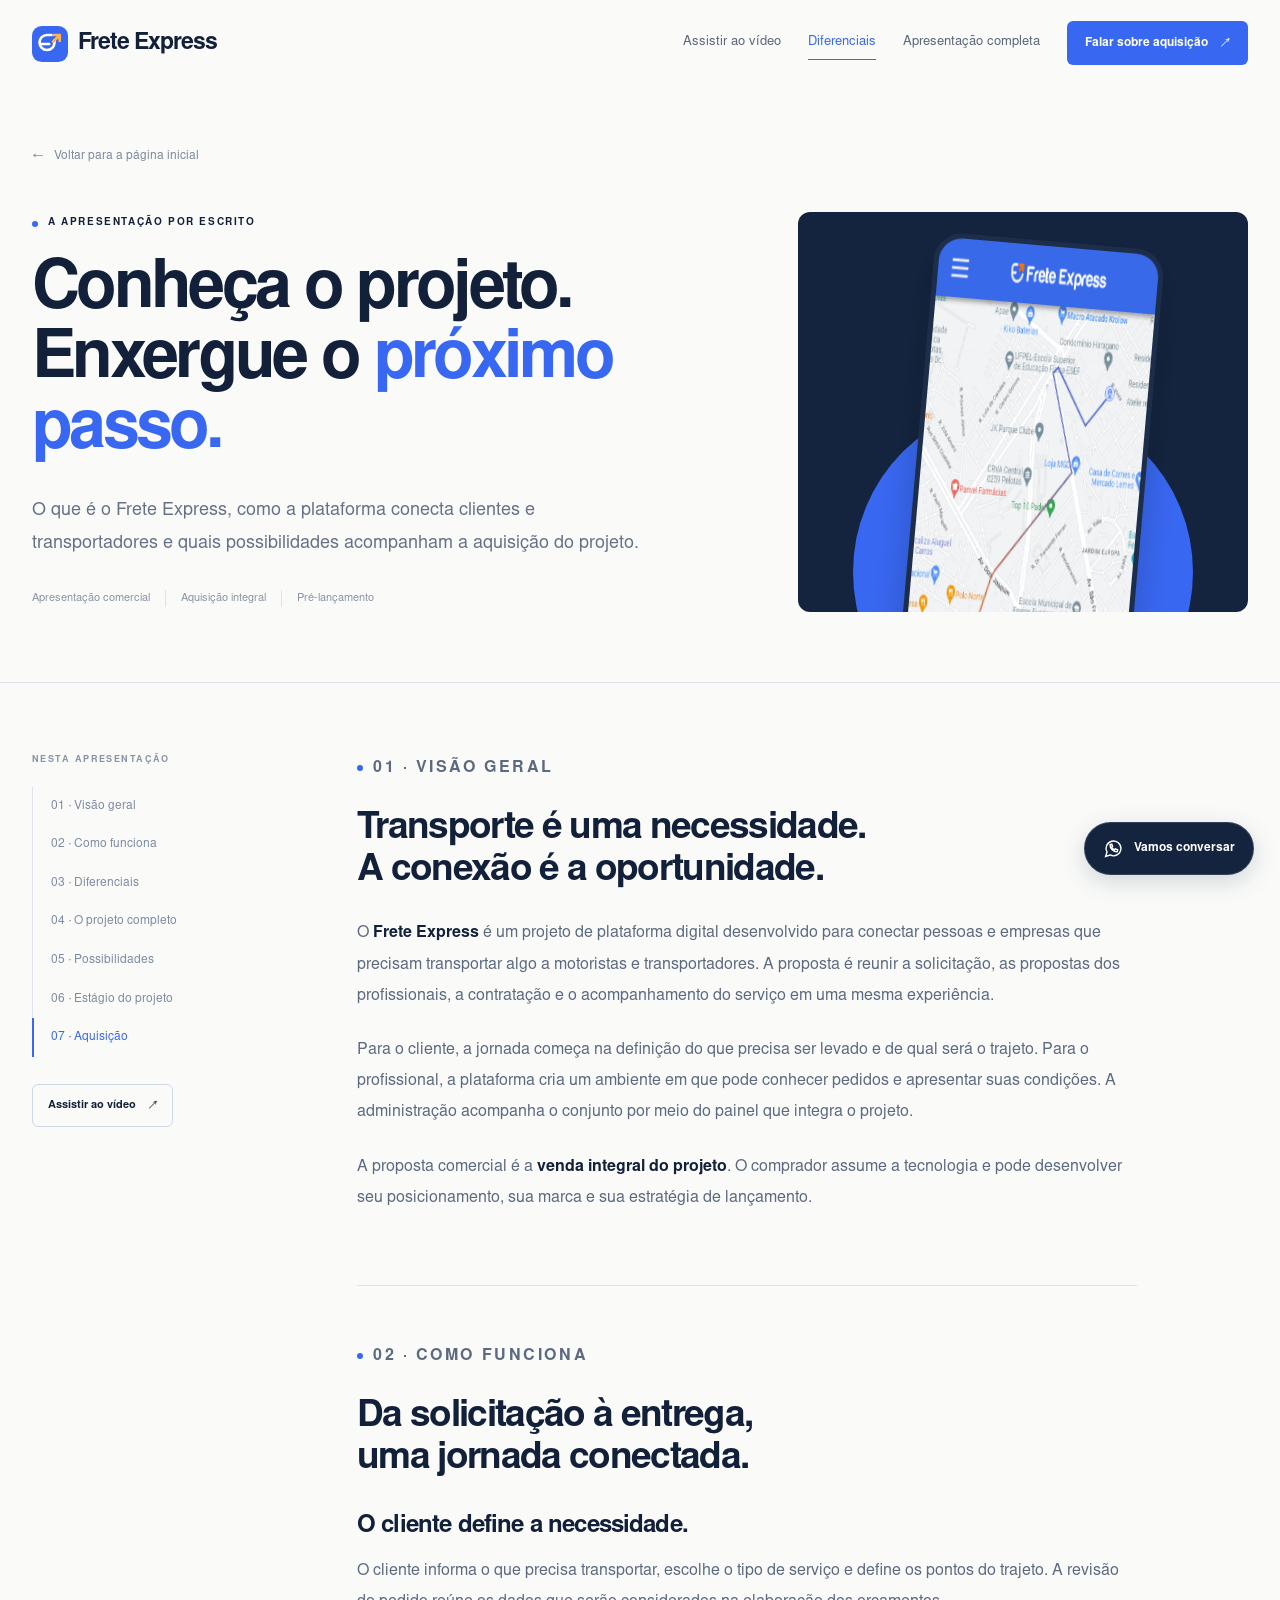
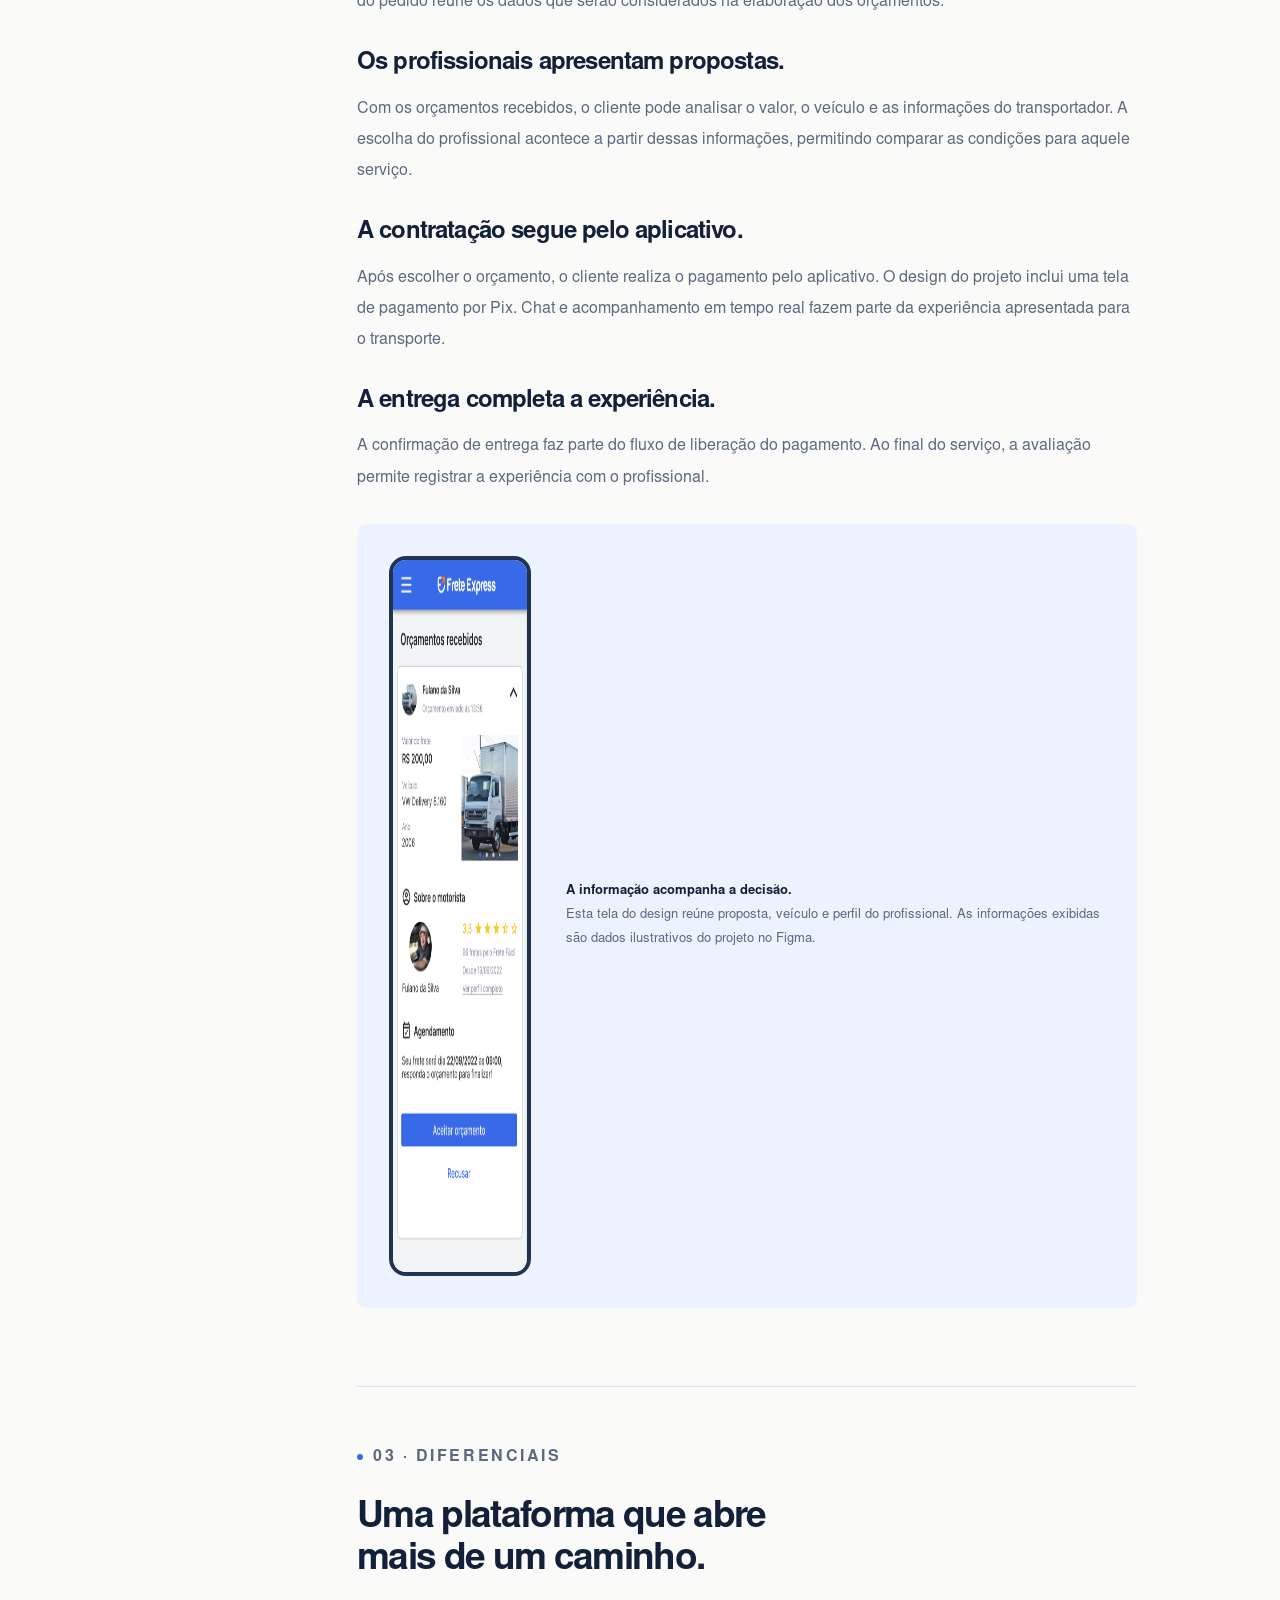
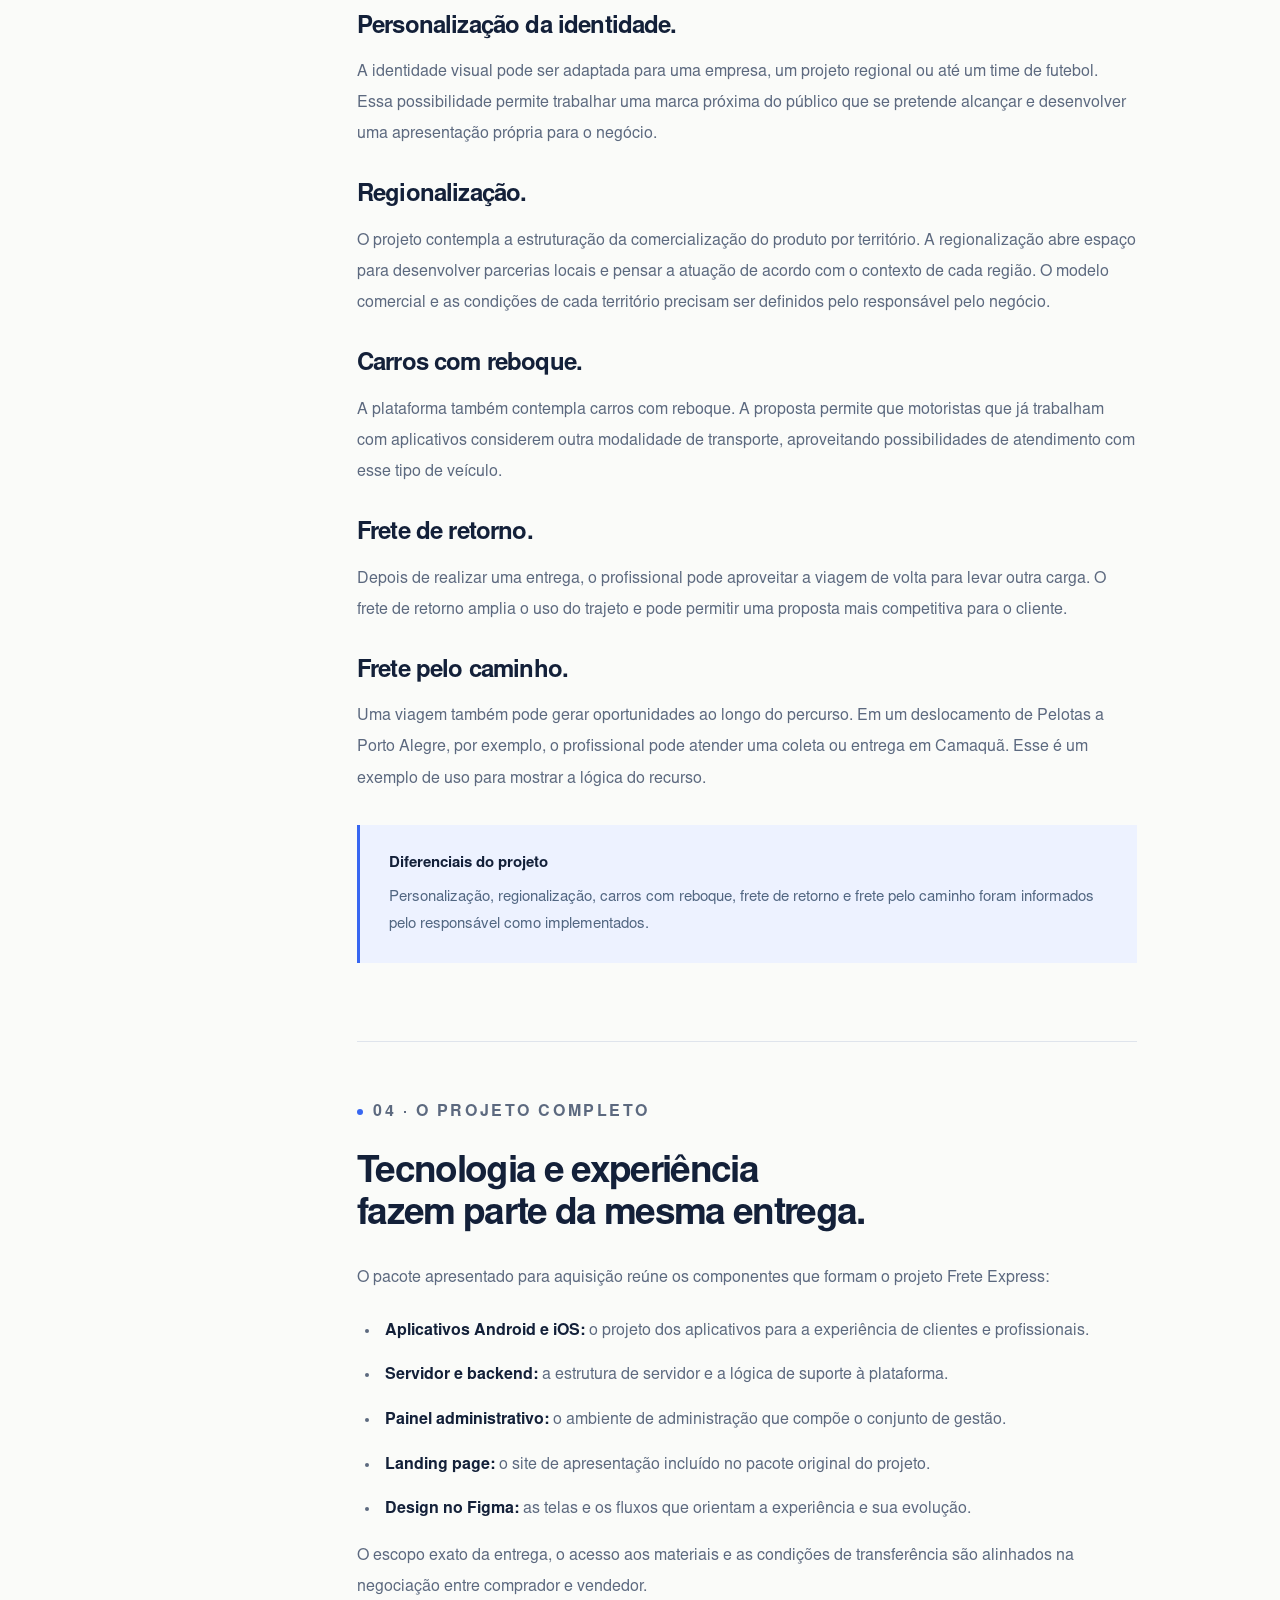
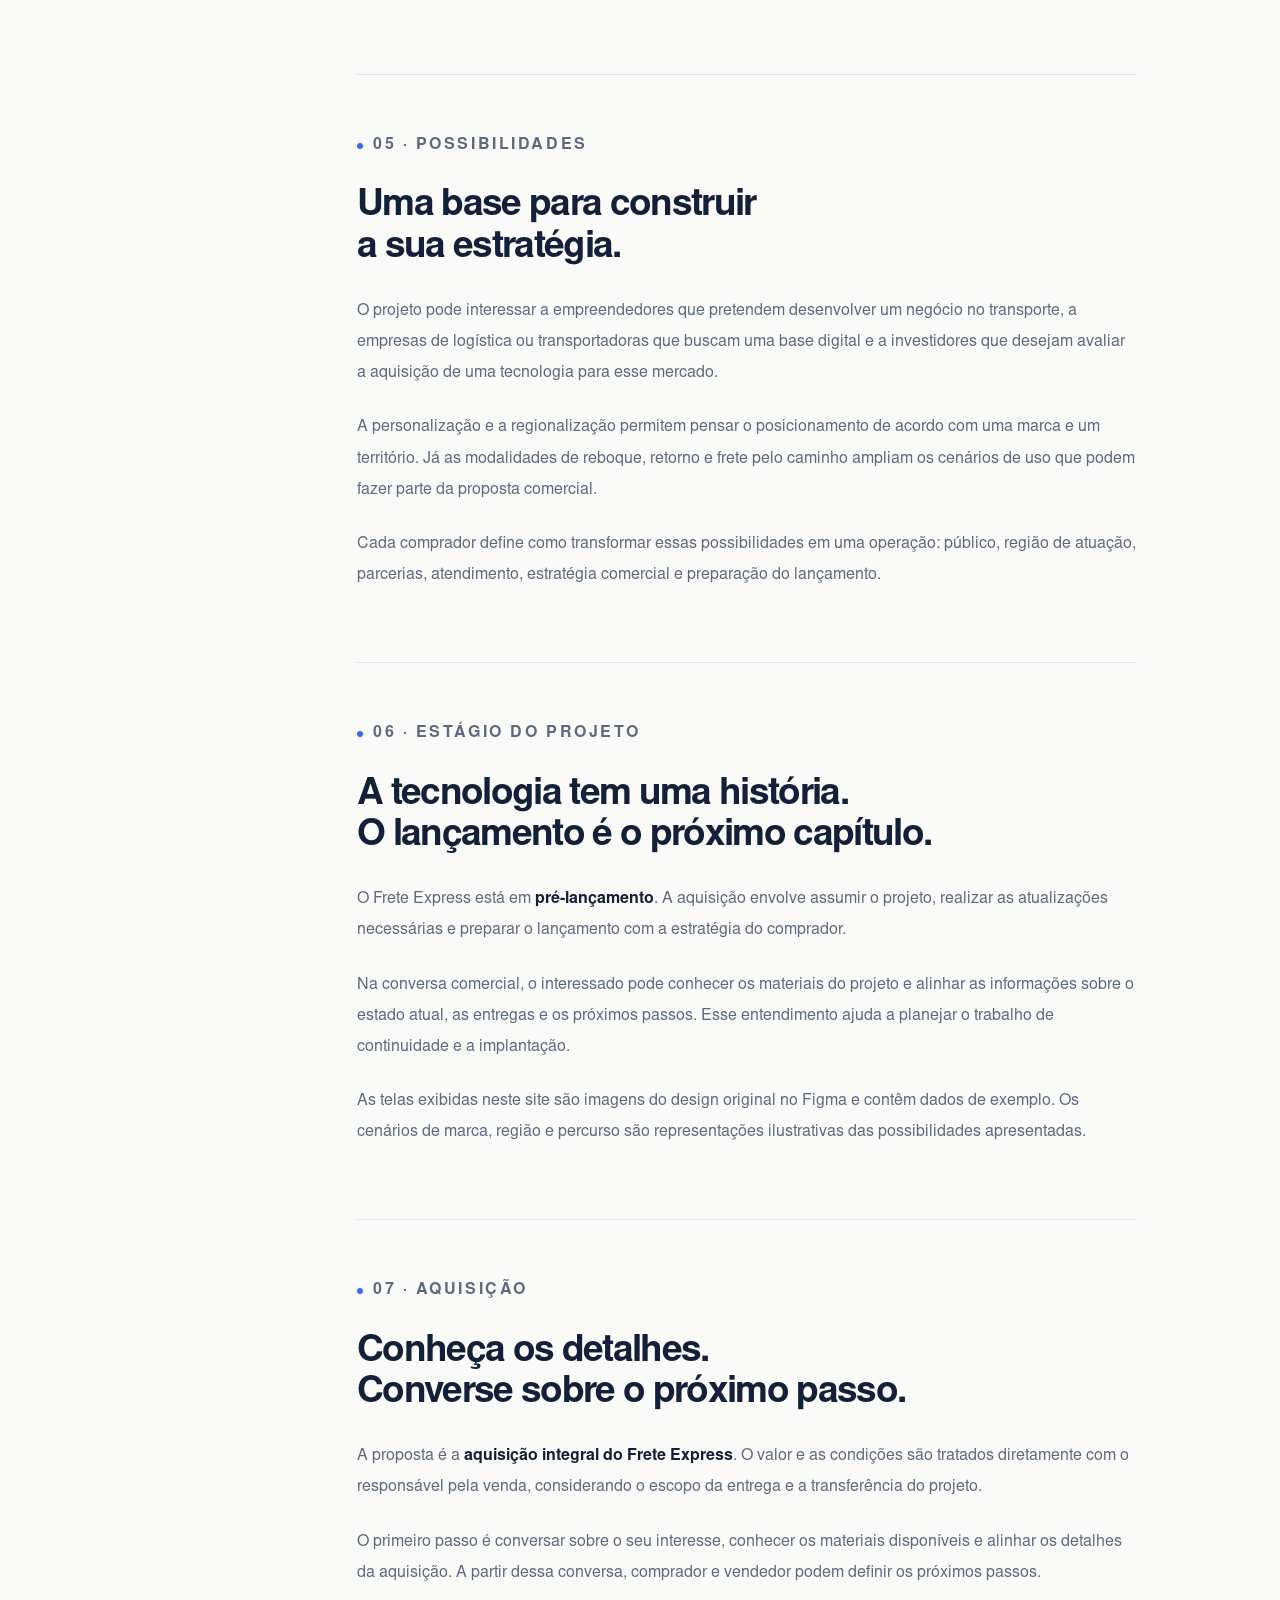
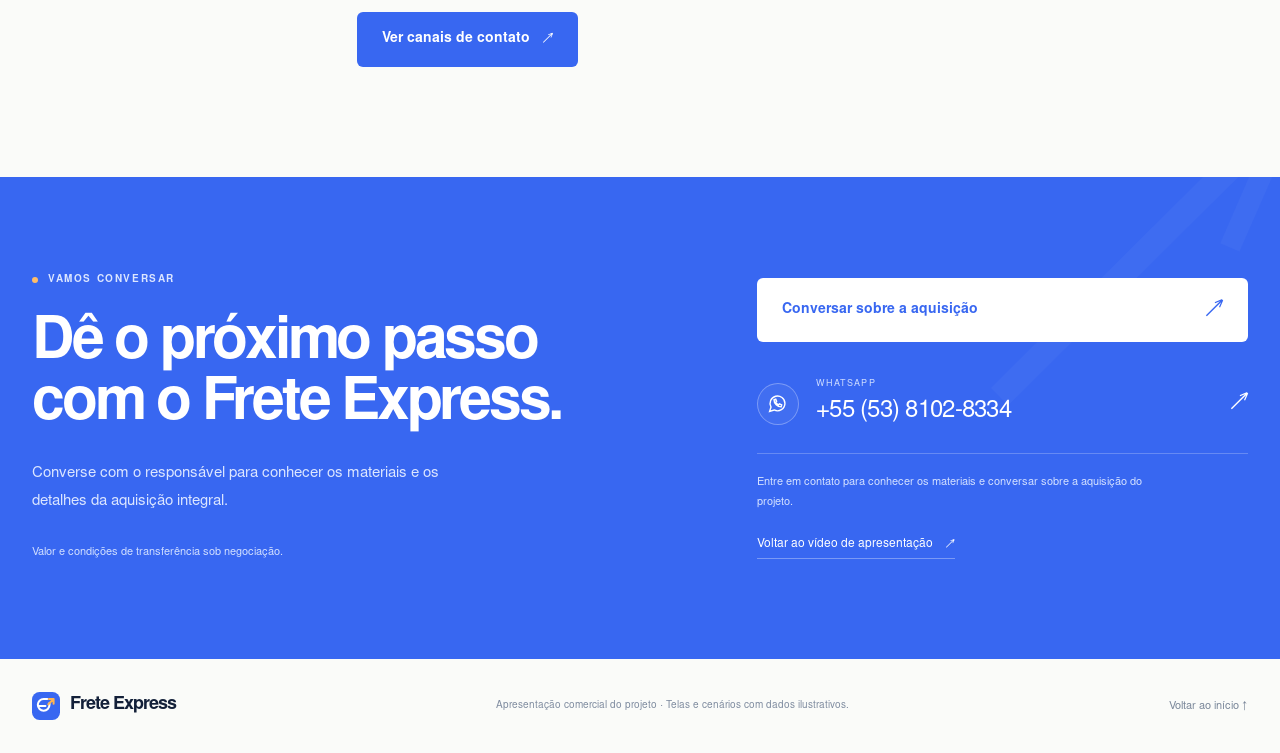
==== commit d79c68a3: "Simplify homepage to one summary, video, screens and contact" ====
--- a/public/apresentacao.html
+++ b/public/apresentacao.html
@@ -4,7 +4,7 @@
   <meta charset="utf-8"><meta name="viewport" content="width=device-width, initial-scale=1"><meta name="theme-color" content="#3867f1">
   <title>Apresentação completa — Frete Express</title>
   <meta name="description" content="Entenda por escrito o funcionamento do Frete Express, seus diferenciais, os componentes do projeto e a proposta de aquisição integral.">
-  <meta property="og:title" content="Frete Express — Apresentação completa"><meta property="og:description" content="Conheça a plataforma, a experiência, os diferenciais e a proposta de aquisição integral do projeto."><meta property="og:type" content="article"><meta property="og:locale" content="pt_BR"><meta property="og:image" content="./assets/video-poster.jpg">
+  <meta property="og:title" content="Frete Express — Apresentação completa"><meta property="og:description" content="Conheça a plataforma, a experiência, os diferenciais e a proposta de aquisição integral do projeto."><meta property="og:url" content="https://fretexpress-eta.vercel.app/apresentacao.html"><meta property="og:type" content="article"><meta property="og:locale" content="pt_BR"><meta property="og:image" content="https://fretexpress-eta.vercel.app/assets/video-poster.jpg">
   <link rel="icon" href="./assets/brand.svg" type="image/svg+xml"><link rel="stylesheet" href="./styles.css"><script src="./app.js" defer></script>
 </head>
 <body data-page="presentation">
@@ -13,7 +13,7 @@
 <header class="site-header"><div class="container header-inner">
   <a class="brand" href="./" aria-label="Frete Express, início"><img src="./assets/brand.svg" width="35" height="35" alt=""><span class="brand-name">Frete Express</span></a>
   <button class="menu-button" type="button" aria-label="Abrir menu" aria-controls="menu-principal" aria-expanded="false"><svg viewBox="0 0 24 24" fill="none" stroke="currentColor" stroke-width="1.6" aria-hidden="true"><path d="M4 7h16M4 12h16M4 17h16"/></svg></button>
-  <nav class="nav" id="menu-principal" aria-label="Menu principal"><a href="./#apresentacao">Assistir ao vídeo</a><a href="./#diferenciais">Diferenciais</a><a href="./apresentacao.html" aria-current="page">Apresentação completa</a><a href="#contato" class="btn btn-primary">Falar sobre aquisição <span aria-hidden="true">↗</span></a></nav>
+  <nav class="nav" id="menu-principal" aria-label="Menu principal"><a href="./#apresentacao">Assistir ao vídeo</a><a href="#diferenciais">Diferenciais</a><a href="./apresentacao.html" aria-current="page">Apresentação completa</a><a href="#contato" class="btn btn-primary">Falar sobre aquisição <span aria-hidden="true">↗</span></a></nav>
 </div></header>
 <main id="conteudo">
   <section class="article-hero"><div class="container">
--- a/public/styles.css
+++ b/public/styles.css
@@ -2,11 +2,11 @@
 @font-face{font-family:Nimbus;src:url('./assets/NimbusSans-Bold.otf') format('opentype');font-weight:700;font-display:swap}
 :root{--blue:#3867f1;--blue-dark:#2856da;--ink:#132039;--muted:#667185;--line:#dfe4ec;--paper:#fafbf9;--tint:#edf2ff;--orange:#ffbd69;--width:1320px;--ease:cubic-bezier(.2,.75,.2,1)}
 *{box-sizing:border-box}
-html{scroll-behavior:smooth;scroll-padding-top:110px}
+html{scroll-behavior:smooth;scroll-padding-top:108px}
 body{margin:0;background:var(--paper);color:var(--ink);font-family:Nimbus,Arial,sans-serif;font-size:17px;line-height:1.55;-webkit-font-smoothing:antialiased}
 button,input{font:inherit}button{cursor:pointer}a{color:inherit;text-decoration:none}button,a{-webkit-tap-highlight-color:transparent}img,video{display:block;max-width:100%}svg{display:block}::selection{background:#d5e0ff}button:focus-visible,a:focus-visible,summary:focus-visible,video:focus-visible{outline:3px solid var(--blue);outline-offset:5px}[hidden]{display:none!important}
 .container{width:100%;max-width:var(--width);padding-inline:32px;margin-inline:auto}
-.section{padding-block:116px;scroll-margin-top:90px}
+.section{padding-block:116px;scroll-margin-top:0}
 h1,h2,h3,p{margin-top:0}h1,h2,h3{font-weight:700;letter-spacing:-.055em}h1{font-size:clamp(54px,6.5vw,88px);line-height:.99}h2{font-size:clamp(37px,4.25vw,60px);line-height:1.04;margin-bottom:28px}h3{font-size:25px;line-height:1.18;letter-spacing:-.035em}p{margin-bottom:23px}.muted{color:var(--muted)}.blue{color:var(--blue)}.small{font-size:13px;line-height:1.6}
 .eyebrow{display:flex;align-items:center;gap:10px;font-size:10px;letter-spacing:.16em;text-transform:uppercase;font-weight:700;line-height:1.5;margin:0 0 26px}.eyebrow:before{content:'';width:6px;height:6px;background:var(--blue);border-radius:50%;flex:none}.eyebrow.light{color:#acbfec}.eyebrow.light:before{background:var(--orange)}
 .section-heading{display:flex;align-items:flex-end;justify-content:space-between;gap:80px;margin-bottom:52px}.section-heading h2{margin:0;max-width:710px}.section-heading>p{max-width:330px;font-size:15px;color:var(--muted);margin:0;line-height:1.75}
@@ -32,7 +32,7 @@
 /* Commercial contact remains useful even if JavaScript is unavailable. */
 .contact-section{position:relative;padding-block:96px;background:var(--blue);color:white;overflow:hidden}.contact-section:before{position:absolute;content:'↗';font-size:420px;line-height:1;right:-15px;top:-100px;color:#ffffff08;pointer-events:none}.contact-grid{position:relative;display:grid;grid-template-columns:1.12fr .88fr;gap:100px;align-items:center}.contact-section .eyebrow{color:#dce6ff}.contact-section .eyebrow:before{background:var(--orange)}.contact-section h2{font-size:clamp(41px,4.6vw,66px);margin-bottom:24px}.contact-copy>p:not(.eyebrow){font-size:15px;line-height:1.85;color:#dce6ff;max-width:440px}.contact-note{font-size:11px!important;margin-top:27px!important;margin-bottom:0!important;color:#d1dfff!important}.contact-methods{position:relative}.contact-action{display:flex;justify-content:space-between;min-height:61px;margin-bottom:12px;font-size:14px;border-radius:6px}.contact-action>span{font-size:24px;font-weight:400}.contact-method{display:flex;align-items:center;gap:17px;padding:23px 0;border-bottom:1px solid #ffffff3c;min-height:91px}.contact-icon{display:grid;place-items:center;width:42px;height:42px;flex:none;border-radius:50%;border:1px solid #ffffff4f;background:#ffffff0c}.contact-icon svg{width:21px;height:21px}.contact-meta{min-width:0;flex:1}.contact-meta small{display:block;letter-spacing:.12em;font-size:9px;color:#cfddff;margin-bottom:5px}.contact-meta strong{font-size:24px;letter-spacing:-.03em;font-weight:400;line-height:1.4;overflow-wrap:anywhere}.contact-meta a:hover{color:#fff9ce}.contact-method .out-arrow{font-size:24px;font-weight:400}.contact-method.pending strong{font-size:16px;color:#d2deff}.contact-status{font-size:11px;line-height:1.8;color:#d3e0ff;max-width:390px;margin:19px 0 0}.contact-download{display:inline-flex;gap:13px;font-size:12px;line-height:1.5;margin-top:22px;padding-bottom:5px;border-bottom:1px solid #ffffff55}.floating-contact{position:fixed;z-index:25;bottom:25px;right:26px;display:flex;align-items:center;justify-content:center;gap:10px;min-height:53px;padding:13px 18px;background:#14243f;color:#fff;border:1px solid #ffffff24;border-radius:50px;box-shadow:0 7px 25px #0c1e422b;font-size:12px;font-weight:700;transition:transform .35s var(--ease),opacity .35s,background .25s}.floating-contact svg{width:21px;height:21px}.floating-contact:hover{transform:translateY(-4px);background:var(--blue)}.floating-contact.is-hidden{opacity:0;transform:translateY(15px);pointer-events:none}.site-footer{padding-block:33px}.footer-inner{display:flex;align-items:center;justify-content:space-between;gap:25px}.footer-inner .brand img{width:28px;height:28px}.footer-inner .brand-name{font-size:18px}.footer-inner p{font-size:10px;color:#7e8b9f;margin:0}.footer-inner>a:last-child{font-size:11px;color:#7b889b}
 /* Long-form presentation. */
-.article-hero{padding-block:55px 70px}.back-link{display:inline-flex;align-items:center;gap:10px;font-size:12px;color:#7c889a;margin-bottom:46px}.back-link:hover{color:var(--blue)}.article-hero-grid{display:grid;grid-template-columns:1.2fr .8fr;gap:90px;align-items:center}.article-hero h1{font-size:clamp(45px,5.2vw,73px);line-height:1.05;margin-bottom:28px;animation:fade-up 1s var(--ease) both}.article-hero .intro{font-size:18px;line-height:1.85;color:var(--muted);max-width:630px;animation:fade-up 1s .1s var(--ease) both}.article-visual{position:relative;display:flex;justify-content:center;align-items:flex-start;max-height:400px;padding:28px 45px;background:#14243f;border-radius:12px;overflow:hidden}.article-visual:before{content:'';position:absolute;bottom:-130px;left:0;right:0;width:340px;height:340px;margin:auto;background:var(--blue);border-radius:50%}.article-visual img{position:relative;z-index:1;width:230px;border:5px solid #1d2e4a;border-radius:28px;transform:rotate(5deg);box-shadow:0 15px 35px #0003}.reading-meta{display:flex;gap:15px;margin-top:28px;color:#8a94a5;font-size:11px}.reading-meta span+span{border-left:1px solid var(--line);padding-left:15px}.article-body{border-top:1px solid var(--line);padding-block:70px 110px}.article-layout{display:grid;grid-template-columns:225px 1fr;gap:100px;align-items:start}.article-toc{position:sticky;top:130px}.article-toc>p{font-size:9px;font-weight:700;letter-spacing:.16em;color:#8793a7;margin-bottom:20px}.article-toc nav{display:grid;border-left:1px solid var(--line)}.article-toc nav a{font-size:12px;color:#7d8aa0;padding:10px 17px;border-left:2px solid transparent;margin-left:-1px;transition:color .2s,border-color .2s}.article-toc nav a:hover,.article-toc nav a.active{color:var(--blue);border-left-color:var(--blue)}.article-toc .btn{font-size:11px;padding:12px 15px;min-height:43px;margin-top:27px}.article-content{max-width:780px}.article-content section{margin-bottom:55px;padding-bottom:48px;border-bottom:1px solid var(--line);scroll-margin-top:125px}.article-content section:last-child{margin-bottom:0;padding-bottom:0;border:0}.article-content .eyebrow{margin-bottom:25px}.article-content h2{font-size:37px;line-height:1.13;letter-spacing:-.045em;margin-bottom:26px}.article-content h3{font-size:24px;margin-top:32px;margin-bottom:15px}.article-content p{font-size:16px;color:#5c697f;line-height:1.95}.article-content strong{color:var(--ink)}.article-content ul,.article-content ol{padding-left:23px;font-size:16px;color:#5c697f;line-height:1.85}.article-content li{padding-left:5px;margin-bottom:15px}.article-callout{border-left:3px solid var(--blue);background:var(--tint);padding:25px 29px;margin-block:30px;font-size:15px;color:#516681;line-height:1.8}.article-callout strong{display:block;margin-bottom:7px}.article-screen{display:flex;align-items:center;gap:35px;background:var(--tint);border-radius:10px;padding:32px;margin-block:30px}.article-screen img{width:142px;border:4px solid #20334f;border-radius:17px}.article-screen p{font-size:13px;line-height:1.85;margin:0}
+.article-hero{padding-block:55px 70px}.back-link{display:inline-flex;align-items:center;gap:10px;font-size:12px;color:#7c889a;margin-bottom:46px}.back-link:hover{color:var(--blue)}.article-hero-grid{display:grid;grid-template-columns:1.2fr .8fr;gap:90px;align-items:center}.article-hero h1{font-size:clamp(45px,5.2vw,73px);line-height:1.05;margin-bottom:28px;animation:fade-up 1s var(--ease) both}.article-hero .intro{font-size:18px;line-height:1.85;color:var(--muted);max-width:630px;animation:fade-up 1s .1s var(--ease) both}.article-visual{position:relative;display:flex;justify-content:center;align-items:flex-start;max-height:400px;padding:28px 45px;background:#14243f;border-radius:12px;overflow:hidden}.article-visual:before{content:'';position:absolute;bottom:-130px;left:0;right:0;width:340px;height:340px;margin:auto;background:var(--blue);border-radius:50%}.article-visual img{position:relative;z-index:1;width:230px;border:5px solid #1d2e4a;border-radius:28px;transform:rotate(5deg);box-shadow:0 15px 35px #0003}.reading-meta{display:flex;gap:15px;margin-top:28px;color:#8a94a5;font-size:11px}.reading-meta span+span{border-left:1px solid var(--line);padding-left:15px}.article-body{border-top:1px solid var(--line);padding-block:70px 110px}.article-layout{display:grid;grid-template-columns:225px 1fr;gap:100px;align-items:start}.article-toc{position:sticky;top:130px}.article-toc>p{font-size:9px;font-weight:700;letter-spacing:.16em;color:#8793a7;margin-bottom:20px}.article-toc nav{display:grid;border-left:1px solid var(--line)}.article-toc nav a{font-size:12px;color:#7d8aa0;padding:10px 17px;border-left:2px solid transparent;margin-left:-1px;transition:color .2s,border-color .2s}.article-toc nav a:hover,.article-toc nav a.active{color:var(--blue);border-left-color:var(--blue)}.article-toc .btn{font-size:11px;padding:12px 15px;min-height:43px;margin-top:27px}.article-content{max-width:780px}.article-content section{margin-bottom:55px;padding-bottom:48px;border-bottom:1px solid var(--line);scroll-margin-top:0}.article-content section:last-child{margin-bottom:0;padding-bottom:0;border:0}.article-content .eyebrow{margin-bottom:25px}.article-content h2{font-size:37px;line-height:1.13;letter-spacing:-.045em;margin-bottom:26px}.article-content h3{font-size:24px;margin-top:32px;margin-bottom:15px}.article-content p{font-size:16px;color:#5c697f;line-height:1.95}.article-content strong{color:var(--ink)}.article-content ul,.article-content ol{padding-left:23px;font-size:16px;color:#5c697f;line-height:1.85}.article-content li{padding-left:5px;margin-bottom:15px}.article-callout{border-left:3px solid var(--blue);background:var(--tint);padding:25px 29px;margin-block:30px;font-size:15px;color:#516681;line-height:1.8}.article-callout strong{display:block;margin-bottom:7px}.article-screen{display:flex;align-items:center;gap:35px;background:var(--tint);border-radius:10px;padding:32px;margin-block:30px}.article-screen img{width:142px;border:4px solid #20334f;border-radius:17px}.article-screen p{font-size:13px;line-height:1.85;margin:0}
 /* Motion is progressive: content remains visible with scripts or animation disabled. */
 .motion-ready .reveal-pending{opacity:0;transform:translate3d(0,25px,0);transition:opacity .85s var(--ease),transform .85s var(--ease);transition-delay:var(--reveal-delay,0ms)}.motion-ready .reveal-pending.is-visible,.motion-ready .reveal-pending:focus-within{opacity:1;transform:translate3d(0,0,0)}
 @keyframes line-rise{from{transform:translateY(115%)}to{transform:translateY(0)}}
@@ -43,7 +43,77 @@
 @keyframes phone-front-float{0%,100%{transform:translateY(0) rotate(8deg)}50%{transform:translateY(-13px) rotate(6.5deg)}}
 @media(min-width:1500px){.hero-grid{gap:80px}.hero-art{height:650px}.phone-back{left:42px;top:142px;width:203px}.phone-front{right:47px;top:167px;width:235px}}
 @media(max-width:1120px){.nav{gap:18px;font-size:12px}.nav>.btn{font-size:11px;padding-inline:13px}.hero-grid{gap:35px;min-height:590px}.hero-art{height:590px}.hero h1{font-size:clamp(55px,6.55vw,74px)}.hero-copy>p:not(.eyebrow){font-size:16px}.hero-actions{gap:9px}.hero-actions .btn{font-size:12px;padding:16px 16px}.scene-label{left:25px;right:25px;top:26px}.scene-label span:first-child{font-size:9px}.scene-subtitle{left:25px;top:53px;font-size:29px}.phone-back{left:16px;top:136px;width:169px}.phone-front{right:20px;top:172px;width:195px}.art-backdrop{height:420px;width:420px;top:173px;left:1%}.art-tag{left:22px;right:22px;bottom:47px;padding:15px;font-size:10px}.art-tag b{font-size:13px}.art-caption{left:22px;right:22px;font-size:8px}.scope-strip{gap:15px;font-size:11px}.scope-strip span{padding-left:15px;gap:8px}.scope-strip b{font-size:12px}.overview{gap:65px}.features-layout{gap:45px}.feature-tab{font-size:18px}.feature-panel{padding:34px;min-height:480px}.video-grid{gap:30px;grid-template-columns:minmax(0,1fr) 230px}.section-heading{gap:50px}.section-heading>p{max-width:300px}.contact-grid{gap:60px}.faq-layout{gap:65px}.article-layout{grid-template-columns:200px 1fr;gap:65px}.article-hero-grid{gap:45px}}
-@media(max-width:850px){.container{padding-inline:25px}.site-header{height:76px}.brand-name{font-size:22px}.brand img{width:33px;height:33px}.menu-button{display:flex}.nav{display:none;position:absolute;left:0;right:0;top:75px;flex-direction:column;align-items:stretch;gap:0;background:var(--paper);padding:15px 25px 25px;border-bottom:1px solid var(--line);box-shadow:0 15px 25px #14243f08;font-size:15px}.nav.open{display:flex;animation:fade-up .25s var(--ease) both}.nav>a:not(.btn){padding-block:13px}.nav>a:not(.btn):after{display:none}.nav>.btn{font-size:14px;margin-top:12px;min-height:49px}.hero{padding-top:28px}.hero-grid{grid-template-columns:1fr;gap:30px}.hero-copy{padding-top:10px;padding-bottom:0;max-width:620px}.hero h1{font-size:clamp(58px,9vw,80px);line-height:1.01}.hero-copy>p:not(.eyebrow){max-width:540px;font-size:17px}.hero-copy .eyebrow{font-size:10px}.hero-actions .btn{font-size:13px;min-height:53px;padding-inline:21px}.hero-art{height:570px;width:100%;max-width:610px;margin-inline:auto}.scene-label{left:30px;right:30px;top:28px}.scene-label span:first-child{font-size:10px}.scene-subtitle{left:30px;top:58px;font-size:34px}.phone-back{left:13%;top:131px;width:176px}.phone-front{right:12%;top:144px;width:220px}.art-backdrop{left:20%;top:140px;width:440px;height:440px}.art-tag{bottom:42px;left:30px;right:30px;max-width:400px;padding:15px 19px;font-size:11px}.art-tag b{font-size:15px}.art-caption{bottom:13px;right:27px}.scope-strip{grid-template-columns:1fr 1fr;gap:20px;padding-block:29px;margin-top:35px;font-size:11px}.scope-strip b{font-size:12px;max-width:220px}.scope-strip span:nth-child(3){border-left:0;padding-left:0}.section{padding-block:80px}.section-heading{align-items:flex-start;flex-direction:column;gap:22px;margin-bottom:38px}.section-heading>p{max-width:560px;font-size:15px}.video-section{margin-top:75px;padding-block:65px}.video-grid{grid-template-columns:1fr;gap:25px}.chapter-sidebar{display:grid;grid-template-columns:1fr 1fr;gap:0 25px}.chapters-label{grid-column:1/-1;margin-top:8px}.chapters{display:contents}.chapter{padding-block:16px;font-size:12px}.read-prompt{grid-column:1/-1;margin-top:6px}.overview{grid-template-columns:1fr;gap:42px}.overview-copy{position:static}.overview-copy>p:not(.eyebrow){max-width:600px}.overview-copy h2{font-size:49px}.steps{max-width:650px}.features-layout{grid-template-columns:1fr;gap:25px}.feature-tabs{display:flex;gap:8px;overflow-x:auto;scrollbar-width:thin;padding-bottom:5px}.feature-tab{flex:0 0 auto;font-size:13px;gap:9px;border:1px solid #d5dff0!important;border-radius:5px;padding:14px 16px!important;max-width:210px}.feature-tab[aria-selected=true]{background:var(--blue);color:white;border-color:var(--blue)!important}.feature-tab[aria-selected=true]>span:first-child{color:#d8e3ff}.feature-tab .tab-arrow{display:none}.feature-panel{min-height:440px;padding:35px}.feature-panel h3{font-size:34px}.feature-panel>p:not(.panel-kicker){min-height:0}.feature-visual{margin-top:13px}.package-grid{grid-template-columns:repeat(2,minmax(0,1fr))}.package-item{min-height:210px;padding:30px}.package-item p{max-width:none}.acquisition-info{flex-direction:column;gap:22px}.screens-section{padding-bottom:80px}.screens{grid-template-columns:repeat(4,200px);overflow-x:auto;gap:22px;padding:0 0 23px;scroll-snap-type:x mandatory;scrollbar-width:thin}.screen-example{scroll-snap-align:start}.screens-top{align-items:flex-start;gap:17px;flex-direction:column}.screens-top p{max-width:500px}.faq-layout{grid-template-columns:1fr;gap:34px}.faq-layout h2{margin:0;font-size:42px}.contact-section{padding-block:70px}.contact-grid{grid-template-columns:1fr;gap:34px}.contact-section h2{font-size:56px}.contact-copy>p:not(.eyebrow){max-width:550px}.contact-methods{max-width:550px;width:100%}.contact-method{padding-block:20px}.contact-action{font-size:14px}.contact-note{margin-top:20px!important}.footer-inner{flex-wrap:wrap;gap:20px}.footer-inner p{order:3;width:100%}.article-hero{padding-top:35px;padding-bottom:43px}.back-link{margin-bottom:33px}.article-hero-grid{grid-template-columns:1fr}.article-visual{display:none}.article-hero h1{font-size:clamp(43px,7.5vw,65px)}.article-hero .intro{font-size:17px}.article-layout{grid-template-columns:1fr;gap:40px}.article-toc{position:static}.article-toc nav{display:flex;gap:8px;overflow-x:auto;border:0;padding-bottom:10px}.article-toc nav a{border:1px solid var(--line);border-radius:5px;margin:0;white-space:nowrap;padding:10px 13px;font-size:11px}.article-toc .btn{display:none}.article-body{padding-block:35px 75px}.article-content{max-width:none}.article-content h2{font-size:34px}.article-content section{scroll-margin-top:105px}.floating-contact{bottom:20px;right:20px}}
+@media(max-width:850px){.container{padding-inline:25px}.site-header{height:76px}.brand-name{font-size:22px}.brand img{width:33px;height:33px}.menu-button{display:flex}.nav{display:none;position:absolute;left:0;right:0;top:75px;flex-direction:column;align-items:stretch;gap:0;background:var(--paper);padding:15px 25px 25px;border-bottom:1px solid var(--line);box-shadow:0 15px 25px #14243f08;font-size:15px}.nav.open{display:flex;animation:fade-up .25s var(--ease) both}.nav>a:not(.btn){padding-block:13px}.nav>a:not(.btn):after{display:none}.nav>.btn{font-size:14px;margin-top:12px;min-height:49px}.hero{padding-top:28px}.hero-grid{grid-template-columns:1fr;gap:30px}.hero-copy{padding-top:10px;padding-bottom:0;max-width:620px}.hero h1{font-size:clamp(58px,9vw,80px);line-height:1.01}.hero-copy>p:not(.eyebrow){max-width:540px;font-size:17px}.hero-copy .eyebrow{font-size:10px}.hero-actions .btn{font-size:13px;min-height:53px;padding-inline:21px}.hero-art{height:570px;width:100%;max-width:610px;margin-inline:auto}.scene-label{left:30px;right:30px;top:28px}.scene-label span:first-child{font-size:10px}.scene-subtitle{left:30px;top:58px;font-size:34px}.phone-back{left:13%;top:131px;width:176px}.phone-front{right:12%;top:144px;width:220px}.art-backdrop{left:20%;top:140px;width:440px;height:440px}.art-tag{bottom:42px;left:30px;right:30px;max-width:400px;padding:15px 19px;font-size:11px}.art-tag b{font-size:15px}.art-caption{bottom:13px;right:27px}.scope-strip{grid-template-columns:1fr 1fr;gap:20px;padding-block:29px;margin-top:35px;font-size:11px}.scope-strip b{font-size:12px;max-width:220px}.scope-strip span:nth-child(3){border-left:0;padding-left:0}.section{padding-block:80px}.section-heading{align-items:flex-start;flex-direction:column;gap:22px;margin-bottom:38px}.section-heading>p{max-width:560px;font-size:15px}.video-section{margin-top:75px;padding-block:65px}.video-grid{grid-template-columns:1fr;gap:25px}.chapter-sidebar{display:grid;grid-template-columns:1fr 1fr;gap:0 25px}.chapters-label{grid-column:1/-1;margin-top:8px}.chapters{display:contents}.chapter{padding-block:16px;font-size:12px}.read-prompt{grid-column:1/-1;margin-top:6px}.overview{grid-template-columns:1fr;gap:42px}.overview-copy{position:static}.overview-copy>p:not(.eyebrow){max-width:600px}.overview-copy h2{font-size:49px}.steps{max-width:650px}.features-layout{grid-template-columns:1fr;gap:25px}.feature-tabs{display:flex;gap:8px;overflow-x:auto;scrollbar-width:thin;padding-bottom:5px}.feature-tab{flex:0 0 auto;font-size:13px;gap:9px;border:1px solid #d5dff0!important;border-radius:5px;padding:14px 16px!important;max-width:210px}.feature-tab[aria-selected=true]{background:var(--blue);color:white;border-color:var(--blue)!important}.feature-tab[aria-selected=true]>span:first-child{color:#d8e3ff}.feature-tab .tab-arrow{display:none}.feature-panel{min-height:440px;padding:35px}.feature-panel h3{font-size:34px}.feature-panel>p:not(.panel-kicker){min-height:0}.feature-visual{margin-top:13px}.package-grid{grid-template-columns:repeat(2,minmax(0,1fr))}.package-item{min-height:210px;padding:30px}.package-item p{max-width:none}.acquisition-info{flex-direction:column;gap:22px}.screens-section{padding-bottom:80px}.screens{grid-template-columns:repeat(4,200px);overflow-x:auto;gap:22px;padding:0 0 23px;scroll-snap-type:x mandatory;scrollbar-width:thin}.screen-example{scroll-snap-align:start}.screens-top{align-items:flex-start;gap:17px;flex-direction:column}.screens-top p{max-width:500px}.faq-layout{grid-template-columns:1fr;gap:34px}.faq-layout h2{margin:0;font-size:42px}.contact-section{padding-block:70px}.contact-grid{grid-template-columns:1fr;gap:34px}.contact-section h2{font-size:56px}.contact-copy>p:not(.eyebrow){max-width:550px}.contact-methods{max-width:550px;width:100%}.contact-method{padding-block:20px}.contact-action{font-size:14px}.contact-note{margin-top:20px!important}.footer-inner{flex-wrap:wrap;gap:20px}.footer-inner p{order:3;width:100%}.article-hero{padding-top:35px;padding-bottom:43px}.back-link{margin-bottom:33px}.article-hero-grid{grid-template-columns:1fr}.article-visual{display:none}.article-hero h1{font-size:clamp(43px,7.5vw,65px)}.article-hero .intro{font-size:17px}.article-layout{grid-template-columns:1fr;gap:40px}.article-toc{position:static}.article-toc nav{display:flex;gap:8px;overflow-x:auto;border:0;padding-bottom:10px}.article-toc nav a{border:1px solid var(--line);border-radius:5px;margin:0;white-space:nowrap;padding:10px 13px;font-size:11px}.article-toc .btn{display:none}.article-body{padding-block:35px 75px}.article-content{max-width:none}.article-content h2{font-size:34px}.article-content section{scroll-margin-top:0}.floating-contact{bottom:20px;right:20px}}
 @media(max-width:480px){.container{padding-inline:20px}.site-header{height:72px}.nav{top:71px;padding-inline:20px}.brand img{width:31px;height:31px}.brand-name{font-size:21px}.hero{padding-top:22px}.hero-grid{gap:28px}.hero-copy .eyebrow{font-size:8px;letter-spacing:.1em;margin-bottom:24px}.hero h1{font-size:clamp(45px,11.5vw,56px);letter-spacing:-.06em;margin-bottom:25px}.hero-copy>p:not(.eyebrow){font-size:15px;line-height:1.8;margin-bottom:0}.hero-actions{gap:10px;margin-top:26px}.hero-actions .btn{font-size:11px;padding:16px 14px;gap:8px;min-height:49px}.hero-actions .btn svg{width:14px;height:14px}.hero-note{font-size:10px;line-height:1.5;margin-top:22px}.hero-note:before{width:15px}.hero-art{height:492px;border-radius:11px}.scene-label{top:24px;left:22px;right:22px}.scene-label span:first-child{font-size:8px;letter-spacing:.1em}.scene-label>svg{width:20px;height:20px}.scene-subtitle{left:22px;top:51px;font-size:29px}.phone-back{width:140px;top:133px;left:22px;border-width:4px;border-radius:21px}.phone-front{width:158px;right:23px;top:145px;border-width:4px;border-radius:21px}.phone img{border-radius:16px}.art-backdrop{width:340px;height:340px;left:12%;top:151px}.art-tag{left:18px;right:18px;bottom:40px;max-width:none;padding:12px 13px;gap:10px;font-size:9px}.art-tag b{font-size:12px}.art-tag .icon{width:31px;height:31px}.art-tag svg{width:17px;height:17px}.art-tag:after{font-size:23px}.art-caption{font-size:7px;bottom:13px;right:18px}.scope-strip{margin-top:27px;padding-block:24px;gap:18px 12px;font-size:10px}.scope-strip b{font-size:11px;max-width:160px}.scope-strip span{gap:7px;padding-left:11px}.scope-strip span:before{font-size:15px}.section{padding-block:63px}h2{font-size:37px;letter-spacing:-.055em}.section-heading{gap:20px;margin-bottom:31px}.section-heading>p{font-size:14px}.video-section{margin-top:55px;padding-block:57px}.play-circle{width:65px;height:65px;box-shadow:0 0 0 9px #3867f12a}.play-circle svg{width:19px;height:19px}.video-launch-label{font-size:9px;left:17px;bottom:15px}.video-caption{font-size:9px;gap:15px;line-height:1.6}.video-caption>a{flex:none}.chapter-sidebar{gap:0 17px}.chapter{font-size:10px;gap:9px;padding-block:14px}.chapter .time{font-size:9px}.chapter .chapter-arrow{display:none}.chapters-label{font-size:9px}.read-prompt{font-size:11px}.read-prompt .arrow-link{font-size:11px}.overview{gap:34px}.overview-copy h2{font-size:39px}.overview-copy>p:not(.eyebrow){font-size:14px}.step{grid-template-columns:36px 1fr;gap:16px;margin-bottom:27px;padding-bottom:28px}.step-number{width:35px;height:35px;font-size:9px}.steps:before{left:17px}.step h3{font-size:21px;margin-top:4px}.step p{font-size:13px}.platform-note{padding-left:52px;font-size:10px}.feature-panel{padding:26px;min-height:440px}.feature-panel h3{font-size:30px}.feature-panel>p:not(.panel-kicker){font-size:14px;line-height:1.85}.feature-panel .panel-kicker{font-size:8px;line-height:1.7}.feature-tab{font-size:12px;padding:13px 14px!important}.feature-visual{min-height:153px}.feature-visual svg{height:132px}.identity-card{font-size:8px;height:93px}.identity-mark{font-size:25px}.personalization-cards{gap:10px}.visual-caption{font-size:9px;line-height:1.6}.features-footnote{font-size:10px;line-height:1.7}.package-item{padding:26px 19px;min-height:225px}.package-item:before{right:18px;top:26px;font-size:9px}.package-item svg{width:25px;height:25px;margin-bottom:26px}.package-item h3{font-size:19px;line-height:1.2}.package-item p{font-size:12px;line-height:1.8}.acquisition-info{padding-top:23px;gap:18px}.acquisition-info p{font-size:11px}.acquisition-info .arrow-link{font-size:11px}.screens-section{padding-bottom:60px}.screens-top{padding-top:25px}.screens-top h3{font-size:23px}.screens-top p{font-size:10px;line-height:1.7}.screens{grid-template-columns:repeat(4,182px);gap:17px;margin-top:26px}.screen-example figcaption{font-size:11px;gap:9px}.faq-layout h2{font-size:37px}summary{font-size:15px}details{padding-block:22px}details p{font-size:13px}.contact-section{padding-block:59px}.contact-section h2{font-size:43px}.contact-copy>p:not(.eyebrow){font-size:14px}.contact-grid{gap:28px}.contact-note{font-size:10px!important}.contact-method{padding-block:19px;gap:13px}.contact-meta strong{font-size:22px}.contact-meta small{font-size:8px}.contact-action{font-size:12px;min-height:56px}.contact-icon{height:38px;width:38px}.contact-status{font-size:10px}.contact-download{font-size:11px}.site-footer{padding-block:28px}.footer-inner{gap:18px}.footer-inner .brand-name{font-size:17px}.footer-inner p{font-size:9px;line-height:1.8;max-width:270px}.floating-contact{width:51px;height:51px;min-height:0;padding:0;bottom:18px;right:18px}.floating-contact>span{display:none}.floating-contact svg{width:22px;height:22px}.article-hero h1{font-size:43px}.article-hero .intro{font-size:16px;line-height:1.8}.reading-meta{font-size:9px;gap:12px}.reading-meta span+span{padding-left:12px}.article-content h2{font-size:30px;line-height:1.17}.article-content h3{font-size:23px}.article-content p,.article-content ul,.article-content ol{font-size:15px}.article-content section{margin-bottom:37px;padding-bottom:32px}.article-callout{padding:21px;font-size:13px}.article-screen{gap:19px;padding:22px}.article-screen img{width:107px;border-width:3px}.article-screen p{font-size:11px}.dialog-bar{padding:15px 17px}.dialog-bar h2{font-size:14px}.dialog-image-wrap{padding:20px}.dialog-footer{padding:12px 17px;font-size:9px}}
 @media(max-width:360px){.container{padding-inline:17px}.hero-copy .eyebrow{font-size:7px;gap:7px}.hero-actions{gap:8px}.hero-actions .btn{font-size:10px;padding-inline:12px}.hero-art{height:458px}.phone-back{width:125px;left:16px;top:124px}.phone-front{width:143px;right:17px;top:140px}.scene-subtitle{font-size:26px}.scene-label span:first-child{font-size:7px}.art-tag b{font-size:11px}.art-tag{font-size:8px}.package-item{padding-inline:16px}.package-item h3{font-size:17px}.feature-panel h3{font-size:27px}}
 @media(prefers-reduced-motion:reduce){html{scroll-behavior:auto}*,*:before,*:after{animation:none!important;transition:none!important}.motion-ready .reveal-pending{opacity:1;transform:none}.hero-art{transform:none!important}}
+
+@media(max-width:850px){html{scroll-padding-top:96px}}
+
+/* The main page has a single summary; full copy lives in apresentacao.html. */
+.home-clean .hero-grid{min-height:600px;gap:65px}
+.home-clean .hero-art{height:560px}
+.home-clean .hero-copy{padding-block:15px 30px}
+.home-clean #project-summary{max-width:440px;font-size:16px;line-height:1.8}
+.home-clean .hero-copy .eyebrow{margin-bottom:27px}
+.home-clean .phone-back{left:12%;top:57px;width:199px}
+.home-clean .phone-front{right:10%;top:104px;width:225px}
+.home-clean .art-backdrop{top:112px;left:12%;width:440px;height:440px}
+.home-clean .video-section{margin-top:75px;padding-block:66px 65px}
+.home-clean .video-section .container{max-width:1140px}
+.home-clean .video-grid{grid-template-columns:minmax(0,1fr);gap:0}
+.home-clean .video-section .section-heading{flex-direction:row;align-items:center;gap:25px;margin-bottom:32px}
+.home-clean .video-section h2{font-size:45px}
+.video-duration{flex:none;font-size:12px;color:#a7b9d8;font-variant-numeric:tabular-nums}
+.home-clean .video-caption{justify-content:flex-end}
+.home-clean .screens-section{padding-block:85px}
+.home-clean .screens-top{border:0;padding:0}
+.home-clean .screens-top h2{font-size:35px;margin:0}
+.home-clean .contact-section{padding-block:65px}
+.home-clean .contact-section h2{font-size:clamp(36px,4.2vw,58px);margin:0}
+.home-clean .contact-grid{grid-template-columns:1.1fr .9fr;gap:80px}
+.home-clean .contact-action{margin-bottom:0}
+.home-clean .contact-method{border:0;padding-bottom:0}
+.footer-note{font-size:10px;color:#7e8b9f;line-height:1.8}
+@media(max-width:1120px){
+ .home-clean .hero-grid{gap:35px;min-height:540px}
+ .home-clean .hero-art{height:510px}
+ .home-clean .phone-back{left:11%;top:60px;width:170px}
+ .home-clean .phone-front{right:9%;top:110px;width:192px}
+ .home-clean .art-backdrop{height:400px;width:400px;top:104px;left:5%}
+}
+@media(max-width:850px){
+ .home-clean .hero-grid{gap:35px}
+ .home-clean .hero-copy{padding-block:10px 0}
+ .home-clean .hero-art{height:525px}
+ .home-clean .phone-back{left:16%;top:53px;width:180px}
+ .home-clean .phone-front{right:13%;top:106px;width:215px}
+ .home-clean .art-backdrop{top:100px;left:17%;height:420px;width:420px}
+ .home-clean .video-section{margin-top:60px;padding-block:52px}
+ .home-clean .video-section h2{font-size:38px}
+ .home-clean .screens-section{padding-block:65px}
+ .home-clean .contact-grid{grid-template-columns:1fr;gap:28px}
+ .home-clean .contact-section{padding-block:55px}
+ .home-clean .footer-note{order:3;width:100%}
+}
+@media(max-width:480px){
+ .home-clean .hero-art{height:410px}
+ .home-clean .phone-back{width:143px;left:11%;top:37px}
+ .home-clean .phone-front{width:165px;right:9%;top:85px}
+ .home-clean .art-backdrop{height:330px;width:330px;top:78px;left:11%}
+ .home-clean #project-summary{font-size:14px;line-height:1.8}
+ .home-clean .hero-actions .btn{font-size:11px;padding-inline:13px}
+ .home-clean .video-section .section-heading{gap:15px;margin-bottom:26px}
+ .home-clean .video-section h2{font-size:33px}
+ .video-duration{font-size:10px}
+ .home-clean .screens-top h2{font-size:29px}
+ .home-clean .contact-section h2{font-size:38px}
+ .home-clean .contact-methods{max-width:none}
+}
+@media(max-width:360px){
+ .home-clean .hero-art{height:375px}
+ .home-clean .phone-back{width:127px;left:8%;top:37px}
+ .home-clean .phone-front{width:145px;right:8%;top:82px}
+ .home-clean .hero-actions .btn{font-size:10px}
+ .home-clean .video-section h2{font-size:29px}
+}
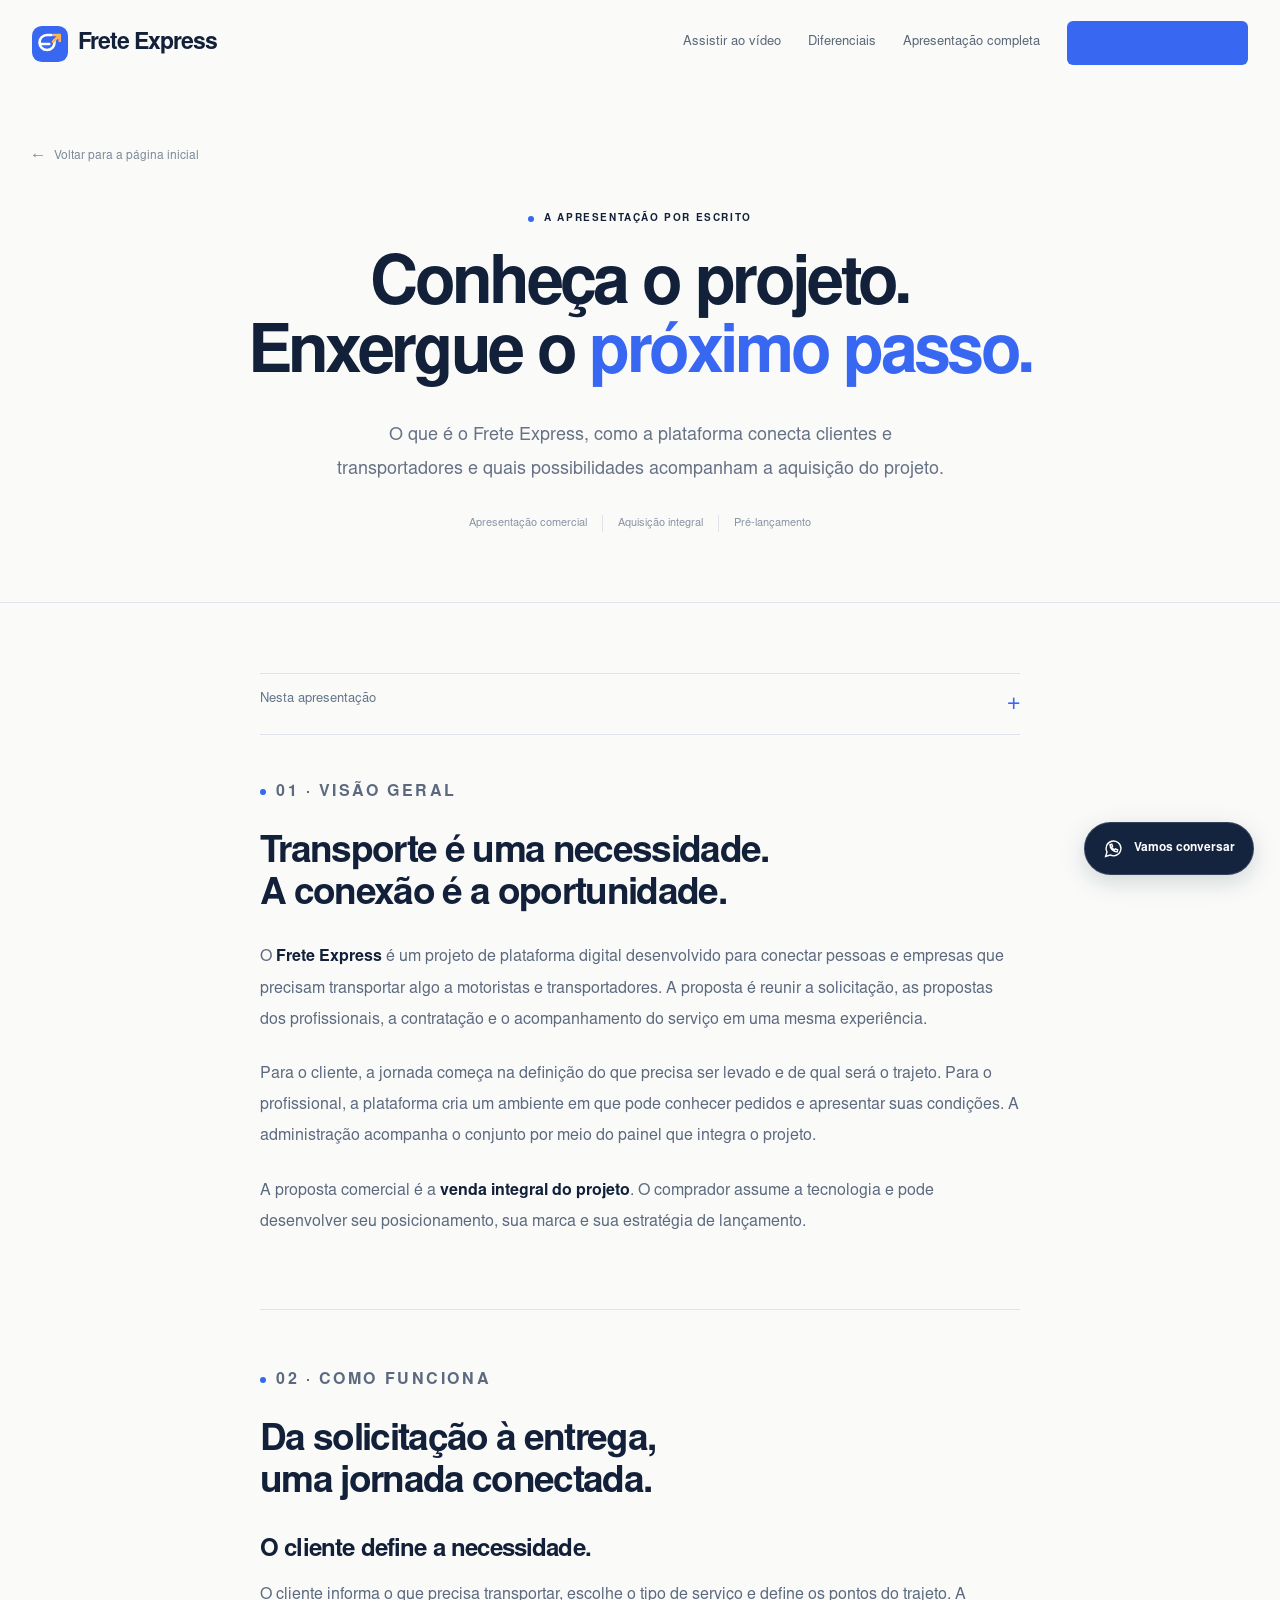
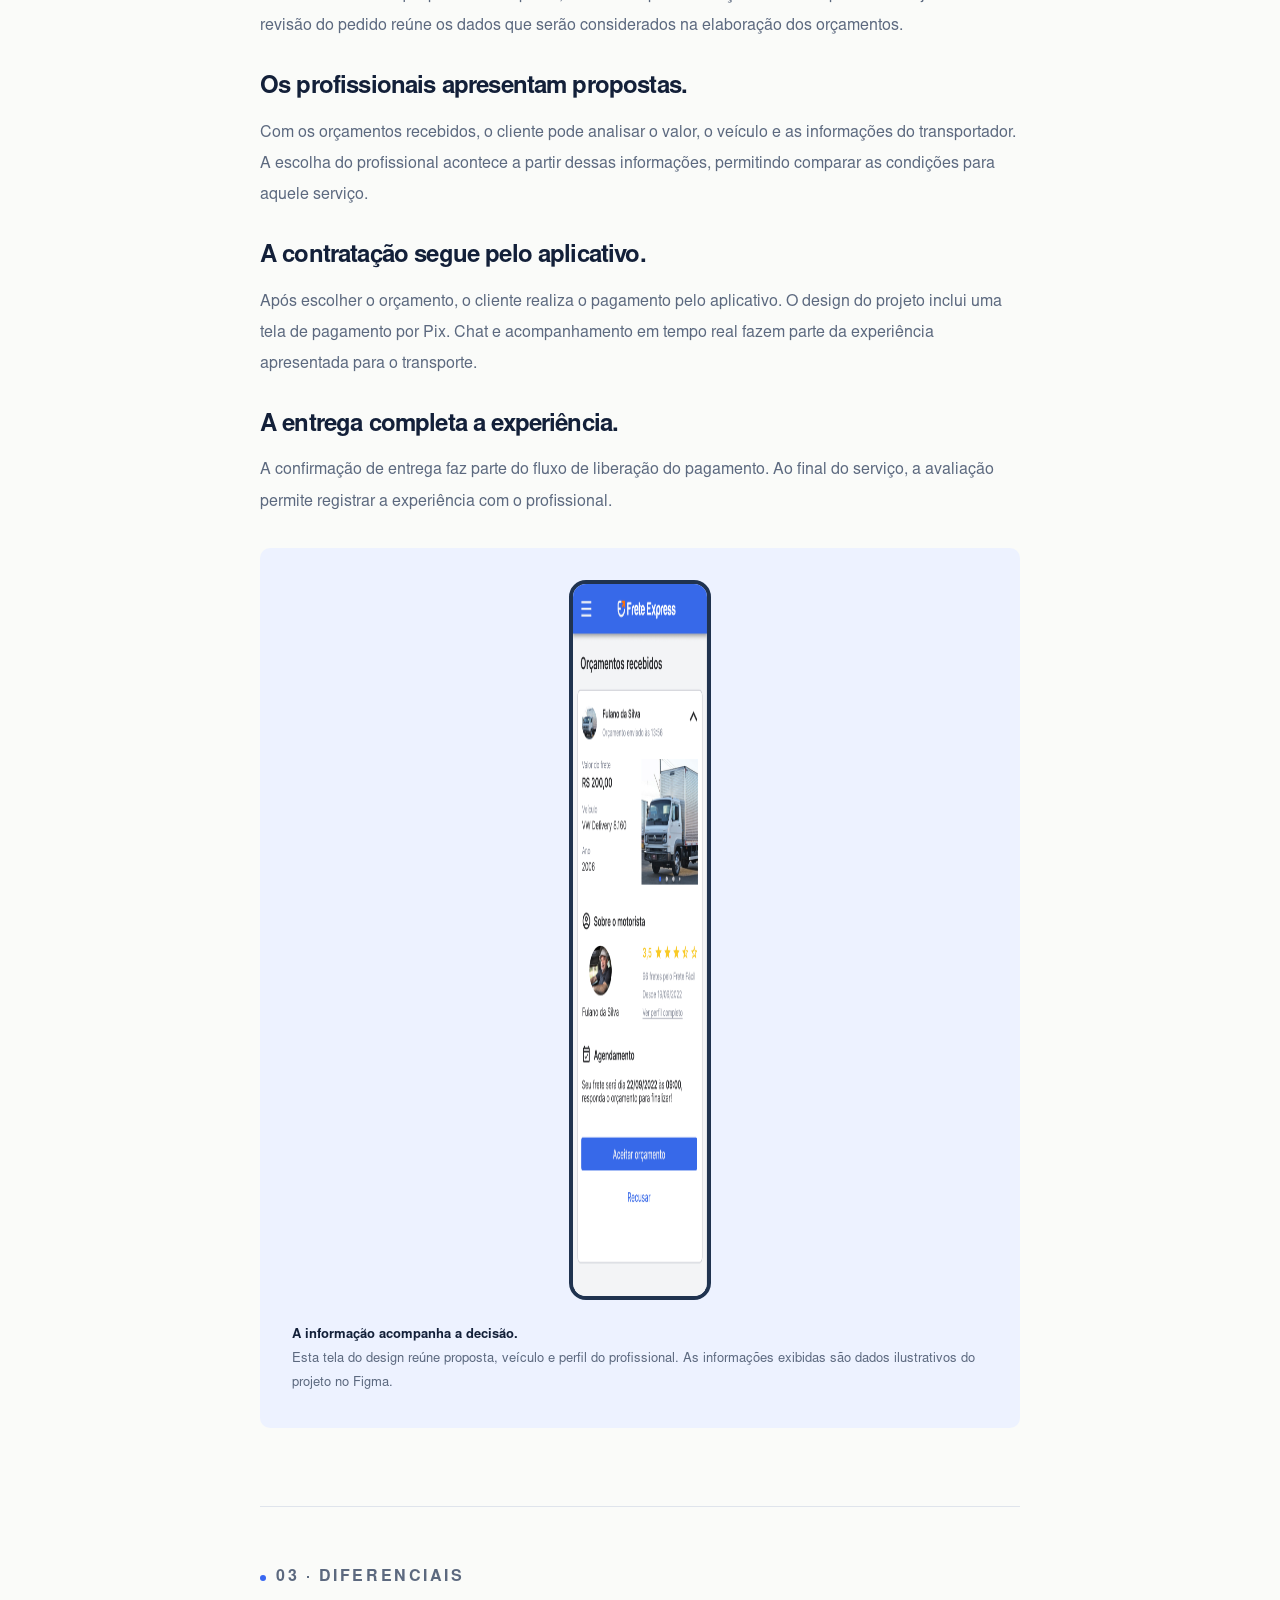
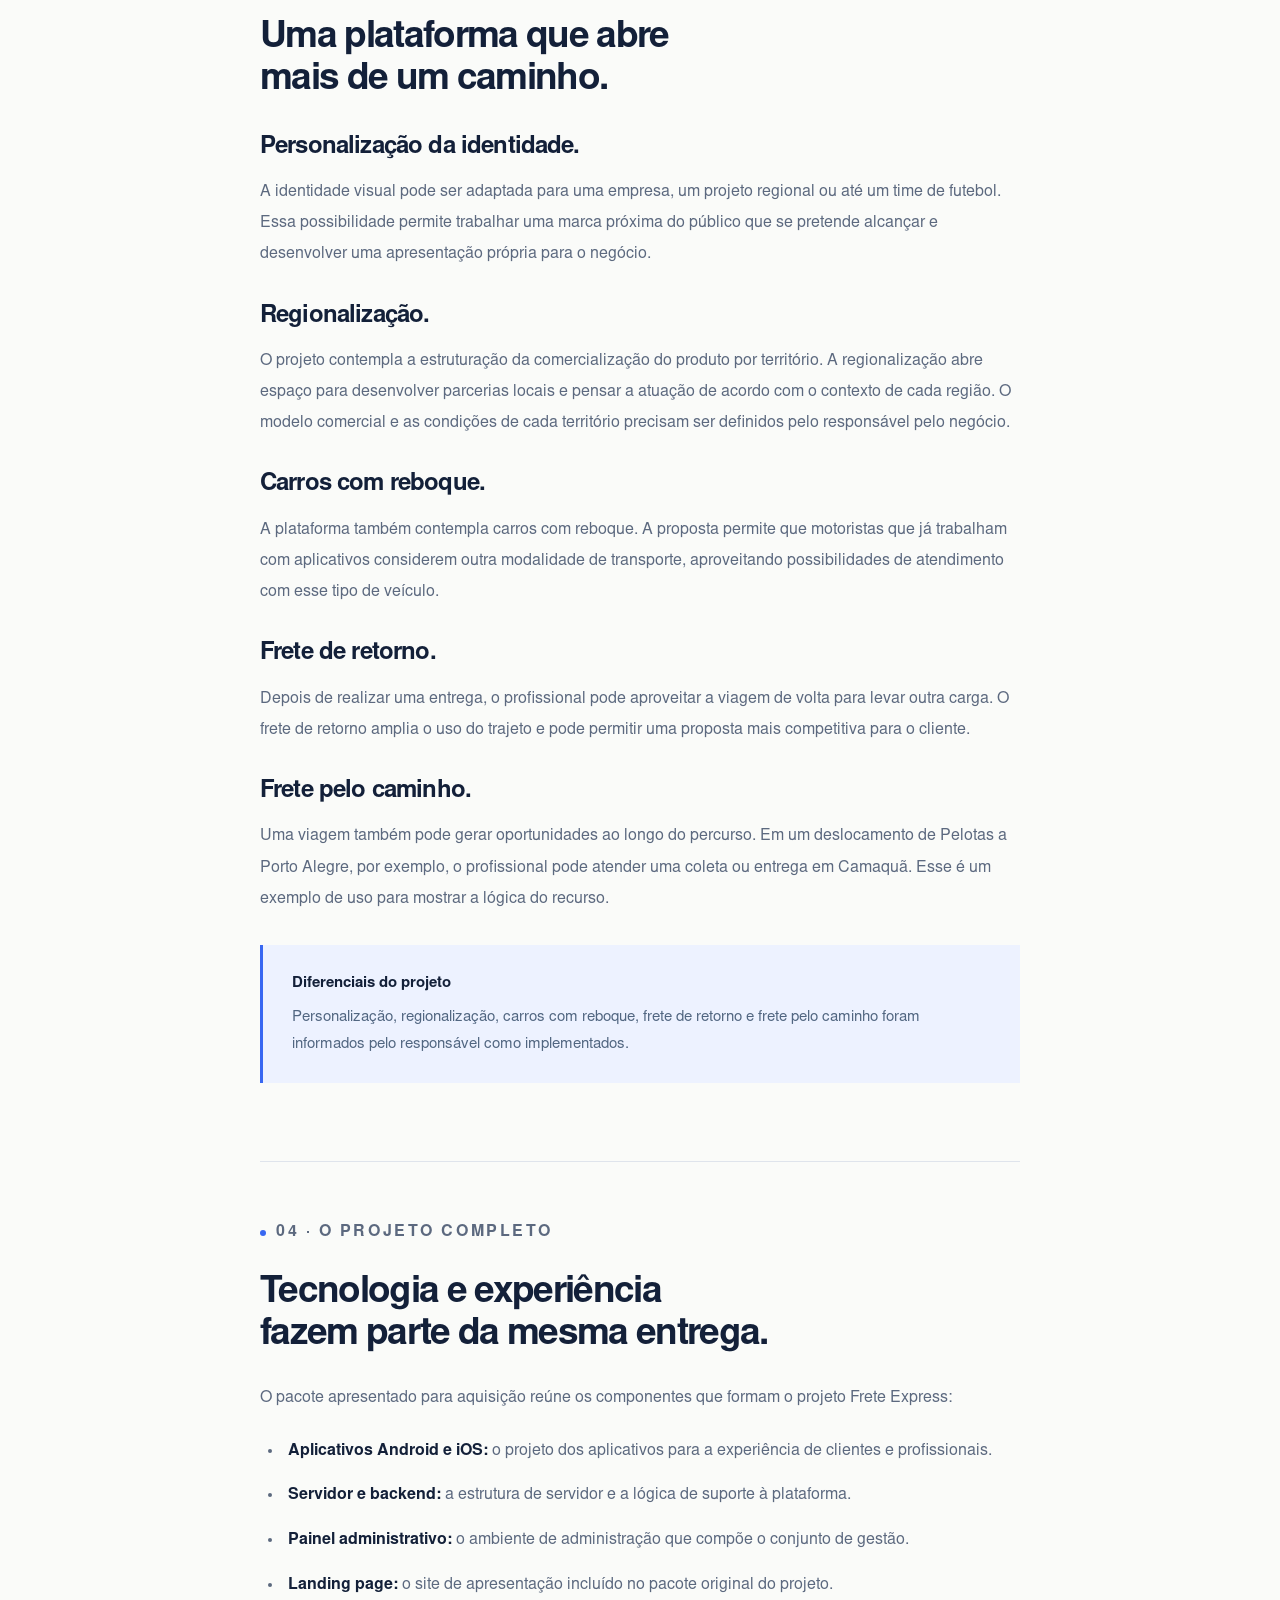
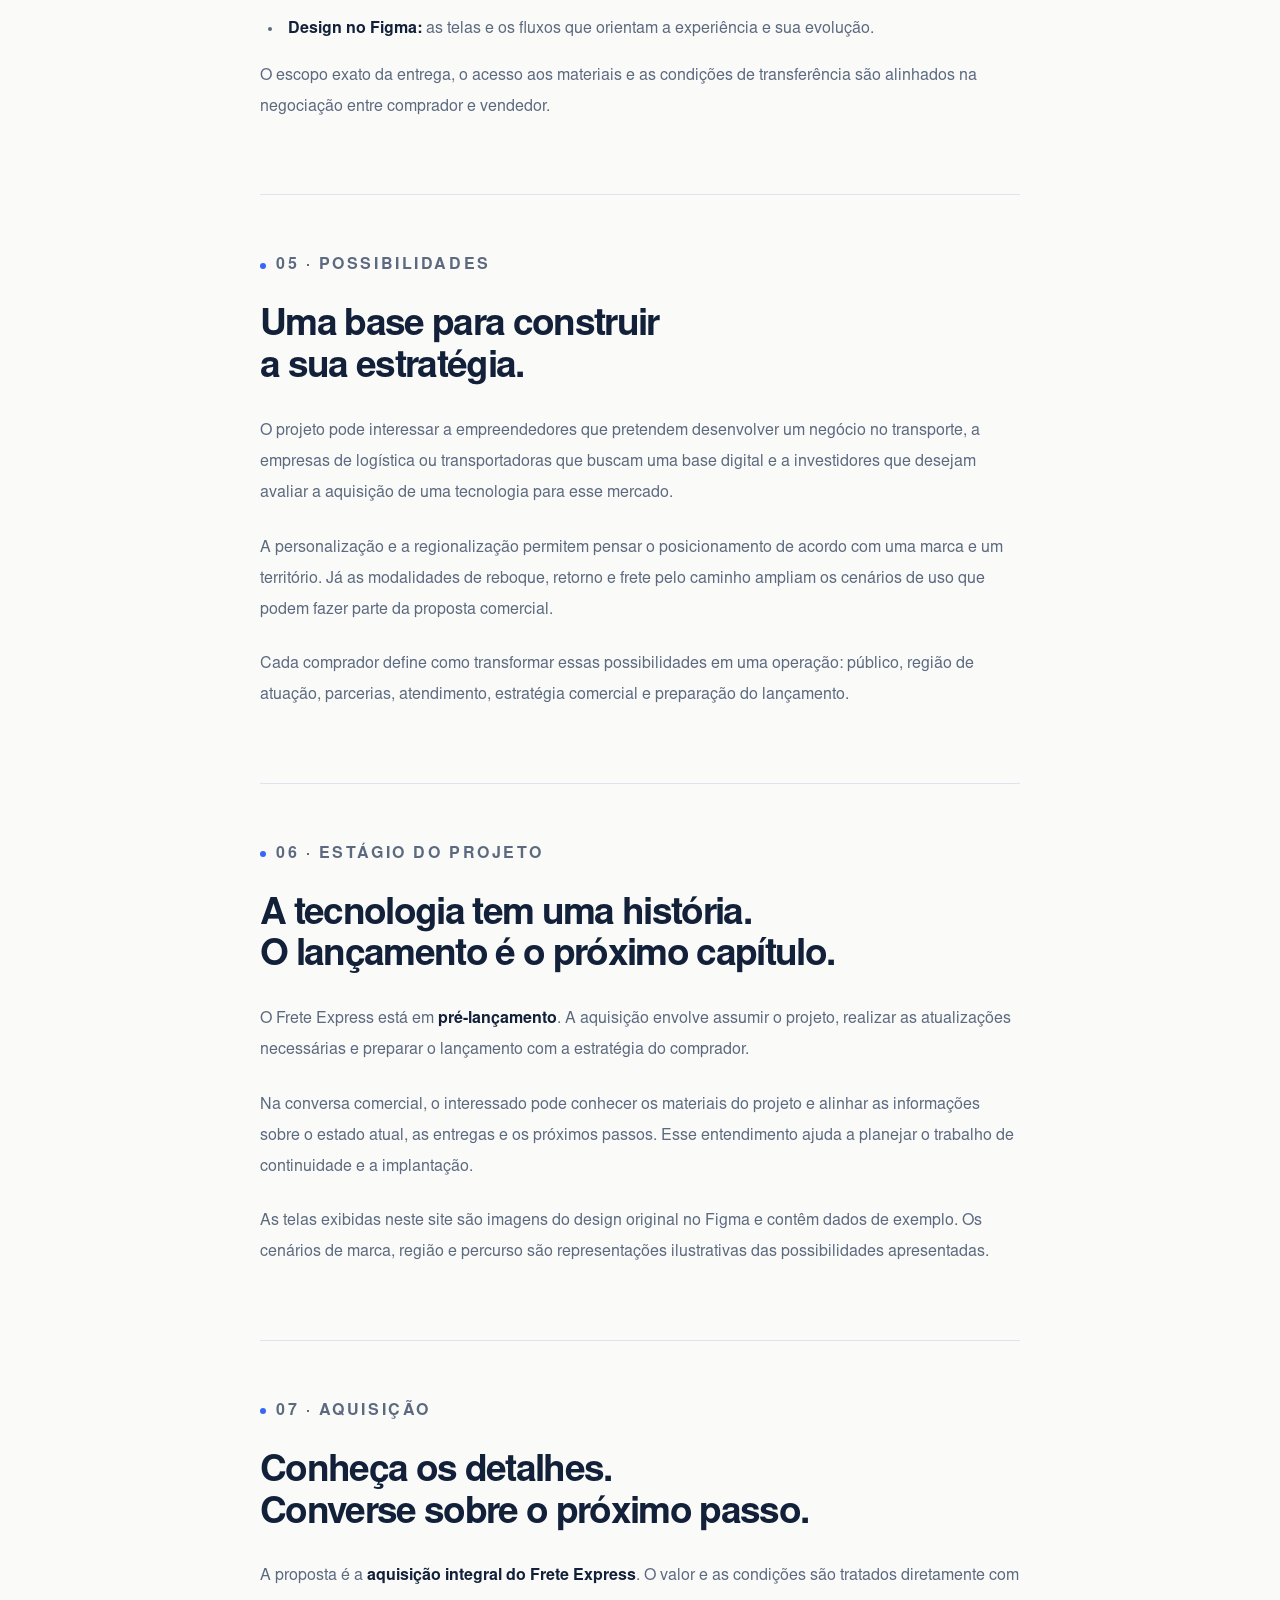
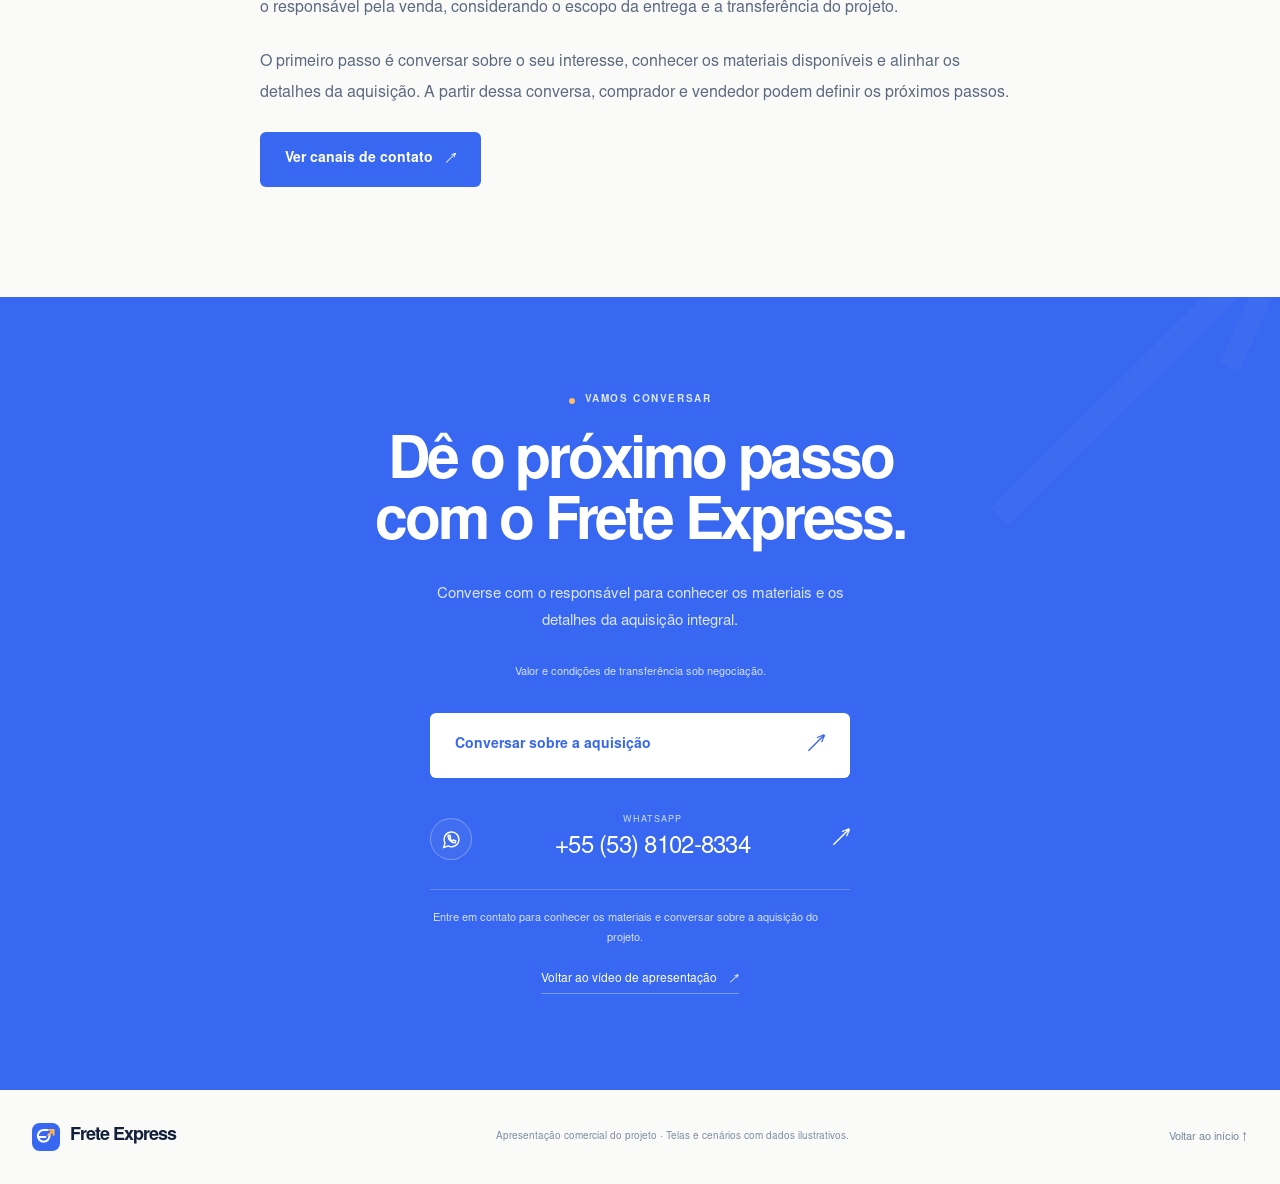
==== commit b4a05762: "Restore presentation copy in a single centered column" ====
--- a/public/apresentacao.html
+++ b/public/apresentacao.html
@@ -7,7 +7,7 @@
   <meta property="og:title" content="Frete Express — Apresentação completa"><meta property="og:description" content="Conheça a plataforma, a experiência, os diferenciais e a proposta de aquisição integral do projeto."><meta property="og:url" content="https://fretexpress-eta.vercel.app/apresentacao.html"><meta property="og:type" content="article"><meta property="og:locale" content="pt_BR"><meta property="og:image" content="https://fretexpress-eta.vercel.app/assets/video-poster.jpg">
   <link rel="icon" href="./assets/brand.svg" type="image/svg+xml"><link rel="stylesheet" href="./styles.css"><script src="./app.js" defer></script>
 </head>
-<body data-page="presentation">
+<body data-page="presentation" class="presentation-column">
 <a class="skip-link" href="#conteudo">Ir para o conteúdo</a>
 <div class="reading-progress" aria-hidden="true"></div>
 <header class="site-header"><div class="container header-inner">
@@ -21,7 +21,7 @@
     <div class="article-hero-grid"><div><p class="eyebrow">A apresentação por escrito</p><h1>Conheça o projeto.<br>Enxergue o <span class="blue">próximo passo.</span></h1><p class="intro">O que é o Frete Express, como a plataforma conecta clientes e transportadores e quais possibilidades acompanham a aquisição do projeto.</p><div class="reading-meta"><span>Apresentação comercial</span><span>Aquisição integral</span><span>Pré-lançamento</span></div></div><div class="article-visual"><img src="./assets/08-acompanhamento-em-tempo-real.png" width="360" height="640" alt="Tela original do design de acompanhamento do frete, com dados de exemplo"></div></div>
   </div></section>
   <div class="article-body"><div class="container article-layout">
-    <aside class="article-toc" aria-label="Índice da apresentação"><p>NESTA APRESENTAÇÃO</p><nav><a href="#visao-geral">01 · Visão geral</a><a href="#funcionamento">02 · Como funciona</a><a href="#diferenciais">03 · Diferenciais</a><a href="#componentes">04 · O projeto completo</a><a href="#possibilidades">05 · Possibilidades</a><a href="#estagio">06 · Estágio do projeto</a><a href="#aquisicao">07 · Aquisição</a></nav><a class="btn btn-outline" href="./#apresentacao">Assistir ao vídeo <span aria-hidden="true">↗</span></a></aside>
+    <details class="article-toc" aria-label="Índice da apresentação"><summary>Nesta apresentação</summary><nav><a href="#visao-geral">01 · Visão geral</a><a href="#funcionamento">02 · Como funciona</a><a href="#diferenciais">03 · Diferenciais</a><a href="#componentes">04 · O projeto completo</a><a href="#possibilidades">05 · Possibilidades</a><a href="#estagio">06 · Estágio do projeto</a><a href="#aquisicao">07 · Aquisição</a></nav><a class="btn btn-outline" href="./#apresentacao">Assistir ao vídeo <span aria-hidden="true">↗</span></a></details>
     <article class="article-content" aria-label="Texto completo da apresentação do Frete Express">
       <section id="visao-geral"><p class="eyebrow">01 · Visão geral</p><h2>Transporte é uma necessidade.<br>A conexão é a oportunidade.</h2><p>O <strong>Frete Express</strong> é um projeto de plataforma digital desenvolvido para conectar pessoas e empresas que precisam transportar algo a motoristas e transportadores. A proposta é reunir a solicitação, as propostas dos profissionais, a contratação e o acompanhamento do serviço em uma mesma experiência.</p><p>Para o cliente, a jornada começa na definição do que precisa ser levado e de qual será o trajeto. Para o profissional, a plataforma cria um ambiente em que pode conhecer pedidos e apresentar suas condições. A administração acompanha o conjunto por meio do painel que integra o projeto.</p><p>A proposta comercial é a <strong>venda integral do projeto</strong>. O comprador assume a tecnologia e pode desenvolver seu posicionamento, sua marca e sua estratégia de lançamento.</p></section>
       <section id="funcionamento"><p class="eyebrow">02 · Como funciona</p><h2>Da solicitação à entrega,<br>uma jornada conectada.</h2><h3>O cliente define a necessidade.</h3><p>O cliente informa o que precisa transportar, escolhe o tipo de serviço e define os pontos do trajeto. A revisão do pedido reúne os dados que serão considerados na elaboração dos orçamentos.</p><h3>Os profissionais apresentam propostas.</h3><p>Com os orçamentos recebidos, o cliente pode analisar o valor, o veículo e as informações do transportador. A escolha do profissional acontece a partir dessas informações, permitindo comparar as condições para aquele serviço.</p><h3>A contratação segue pelo aplicativo.</h3><p>Após escolher o orçamento, o cliente realiza o pagamento pelo aplicativo. O design do projeto inclui uma tela de pagamento por Pix. Chat e acompanhamento em tempo real fazem parte da experiência apresentada para o transporte.</p><h3>A entrega completa a experiência.</h3><p>A confirmação de entrega faz parte do fluxo de liberação do pagamento. Ao final do serviço, a avaliação permite registrar a experiência com o profissional.</p><div class="article-screen"><img src="./assets/06-cliente-detalhe-do-orcamento.png" loading="lazy" width="301" height="720" alt="Design do detalhamento de um orçamento"><p><strong>A informação acompanha a decisão.</strong><br>Esta tela do design reúne proposta, veículo e perfil do profissional. As informações exibidas são dados ilustrativos do projeto no Figma.</p></div></section>
--- a/public/styles.css
+++ b/public/styles.css
@@ -117,3 +117,81 @@
  .home-clean .hero-actions .btn{font-size:10px}
  .home-clean .video-section h2{font-size:29px}
 }
+
+/* All presentation copy follows a single centered reading column. */
+.home-column .hero-grid{display:flex;flex-direction:column;gap:45px;min-height:0}
+.home-column .hero-copy{width:100%;max-width:940px;text-align:center;padding-block:28px 0}
+.home-column .hero-copy .eyebrow{justify-content:center;margin-bottom:24px}
+.home-column .hero-copy h1{max-width:none;font-size:clamp(50px,6vw,82px);margin-inline:auto;margin-bottom:25px}
+.home-column .hero-line{display:inline-block}
+.home-column .hero-line:not(:last-child){margin-right:.16em}
+.home-column #project-summary{max-width:590px;margin-inline:auto;font-size:16px;line-height:1.8}
+.home-column .hero-actions{justify-content:center;margin-top:28px}
+.home-column .hero-art{width:100%;max-width:980px;height:430px;flex:none}
+.home-column .phone-back{width:159px;left:calc(50% - 180px);top:25px}
+.home-column .phone-front{width:196px;right:calc(50% - 196px);top:58px}
+.home-column .art-backdrop{left:50%;top:48px;transform:translateX(-50%);width:460px;height:460px}
+.home-column .art-route{width:66%;left:17%}
+.home-column .video-section{margin-top:70px}
+.written-section{padding-block:90px 25px}
+.reading-container{max-width:900px}
+.reading-copy{max-width:760px;margin-inline:auto}
+.reading-copy section{margin-bottom:46px;padding-bottom:40px}
+.reading-copy h2{max-width:720px;font-size:36px;line-height:1.15}
+.reading-copy h3{font-size:23px;margin-top:28px;margin-bottom:13px}
+.reading-copy p{font-size:16px;line-height:1.9;margin-bottom:21px}
+.reading-copy .reading-note{font-size:13px;line-height:1.85;margin-top:30px;color:#78869a;border-left:2px solid var(--blue);padding-left:22px}
+.reading-copy details{padding-block:22px}
+.reading-copy details p{font-size:14px;line-height:1.85;margin-top:16px}
+.home-column .contact-grid,.presentation-column .contact-grid{display:block;max-width:830px;text-align:center}
+.home-column .contact-copy,.presentation-column .contact-copy{max-width:650px;margin-inline:auto}
+.home-column .contact-methods,.presentation-column .contact-methods{max-width:420px;width:100%;margin:30px auto 0}
+.presentation-column .contact-copy p{margin-inline:auto}
+.presentation-column .contact-copy .eyebrow{justify-content:center}
+.presentation-column .article-hero-grid{display:block;max-width:900px;margin:auto;text-align:center}
+.presentation-column .article-hero .eyebrow{justify-content:center}
+.presentation-column .article-hero .intro{margin-inline:auto}
+.presentation-column .reading-meta{justify-content:center}
+.presentation-column .article-visual{display:none}
+.presentation-column .article-layout{display:block;max-width:900px}
+.presentation-column .article-content{margin-inline:auto;max-width:760px}
+.presentation-column .article-toc{position:static;max-width:760px;margin:0 auto 42px;padding-block:16px;border-top:1px solid var(--line)}
+.presentation-column .article-toc summary{font-size:13px;color:#65748b;font-weight:400}
+.presentation-column .article-toc nav{margin-top:20px;display:block;border:0;padding:0;overflow:visible}
+.presentation-column .article-toc nav a{display:block;font-size:12px;border:0;margin:0;padding:8px 0}
+.presentation-column .article-toc .btn{display:inline-flex;margin-top:20px}
+@media(max-width:850px){
+ .home-column .hero-grid{gap:35px}
+ .home-column .hero-copy{max-width:760px;padding-top:10px}
+ .home-column .hero-copy h1{font-size:clamp(52px,7.3vw,67px)}
+ .home-column .hero-art{max-width:650px;height:420px}
+ .home-column .phone-back{width:155px;left:calc(50% - 174px);top:24px}
+ .home-column .phone-front{width:190px;right:calc(50% - 190px);top:55px}
+ .home-column .art-backdrop{width:430px;height:430px;top:54px}
+ .written-section{padding-top:68px}
+ .reading-copy h2{font-size:33px}
+}
+@media(max-width:480px){
+ .home-column .hero-copy h1{font-size:clamp(43px,10.8vw,51px)}
+ .home-column .hero-line{display:block;margin-right:0!important}
+ .home-column #project-summary{font-size:14px;line-height:1.8}
+ .home-column .hero-art{height:390px}
+ .home-column .phone-back{width:135px;left:10%;top:31px}
+ .home-column .phone-front{width:161px;right:9%;top:75px}
+ .home-column .art-backdrop{width:340px;height:340px;top:62px}
+ .home-column .art-route{width:100%;left:0}
+ .written-section{padding-top:55px}
+ .reading-copy h2{font-size:29px}
+ .reading-copy h3{font-size:21px}
+ .reading-copy p{font-size:15px;line-height:1.9}
+ .reading-copy section{margin-bottom:34px;padding-bottom:30px}
+ .reading-copy .reading-note{font-size:12px;padding-left:18px}
+ .home-column .contact-section h2{font-size:36px}
+}
+@media(max-width:360px){
+ .home-column .hero-art{height:355px}
+ .home-column .phone-back{width:121px;left:7%;top:29px}
+ .home-column .phone-front{width:143px;right:7%;top:66px}
+}
+.presentation-column .article-screen{display:block}
+.presentation-column .article-screen img{margin:0 auto 24px}
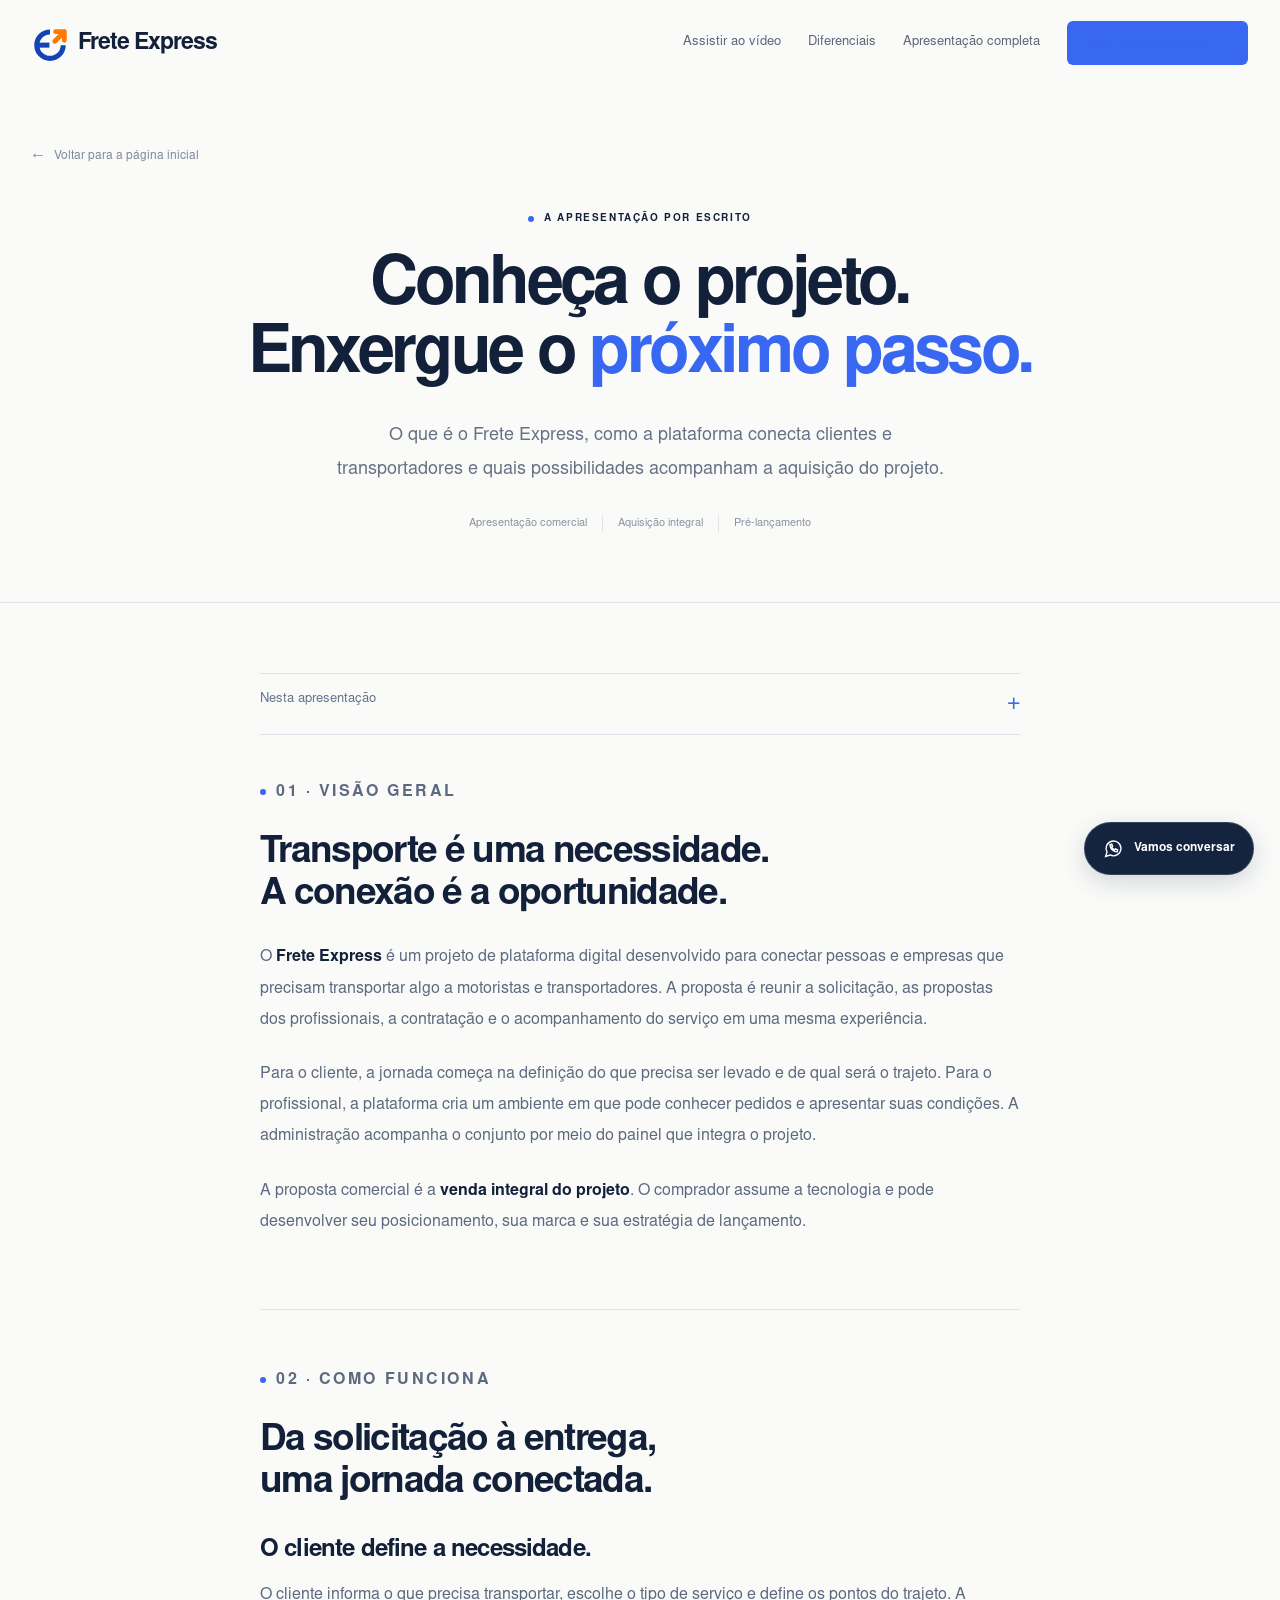
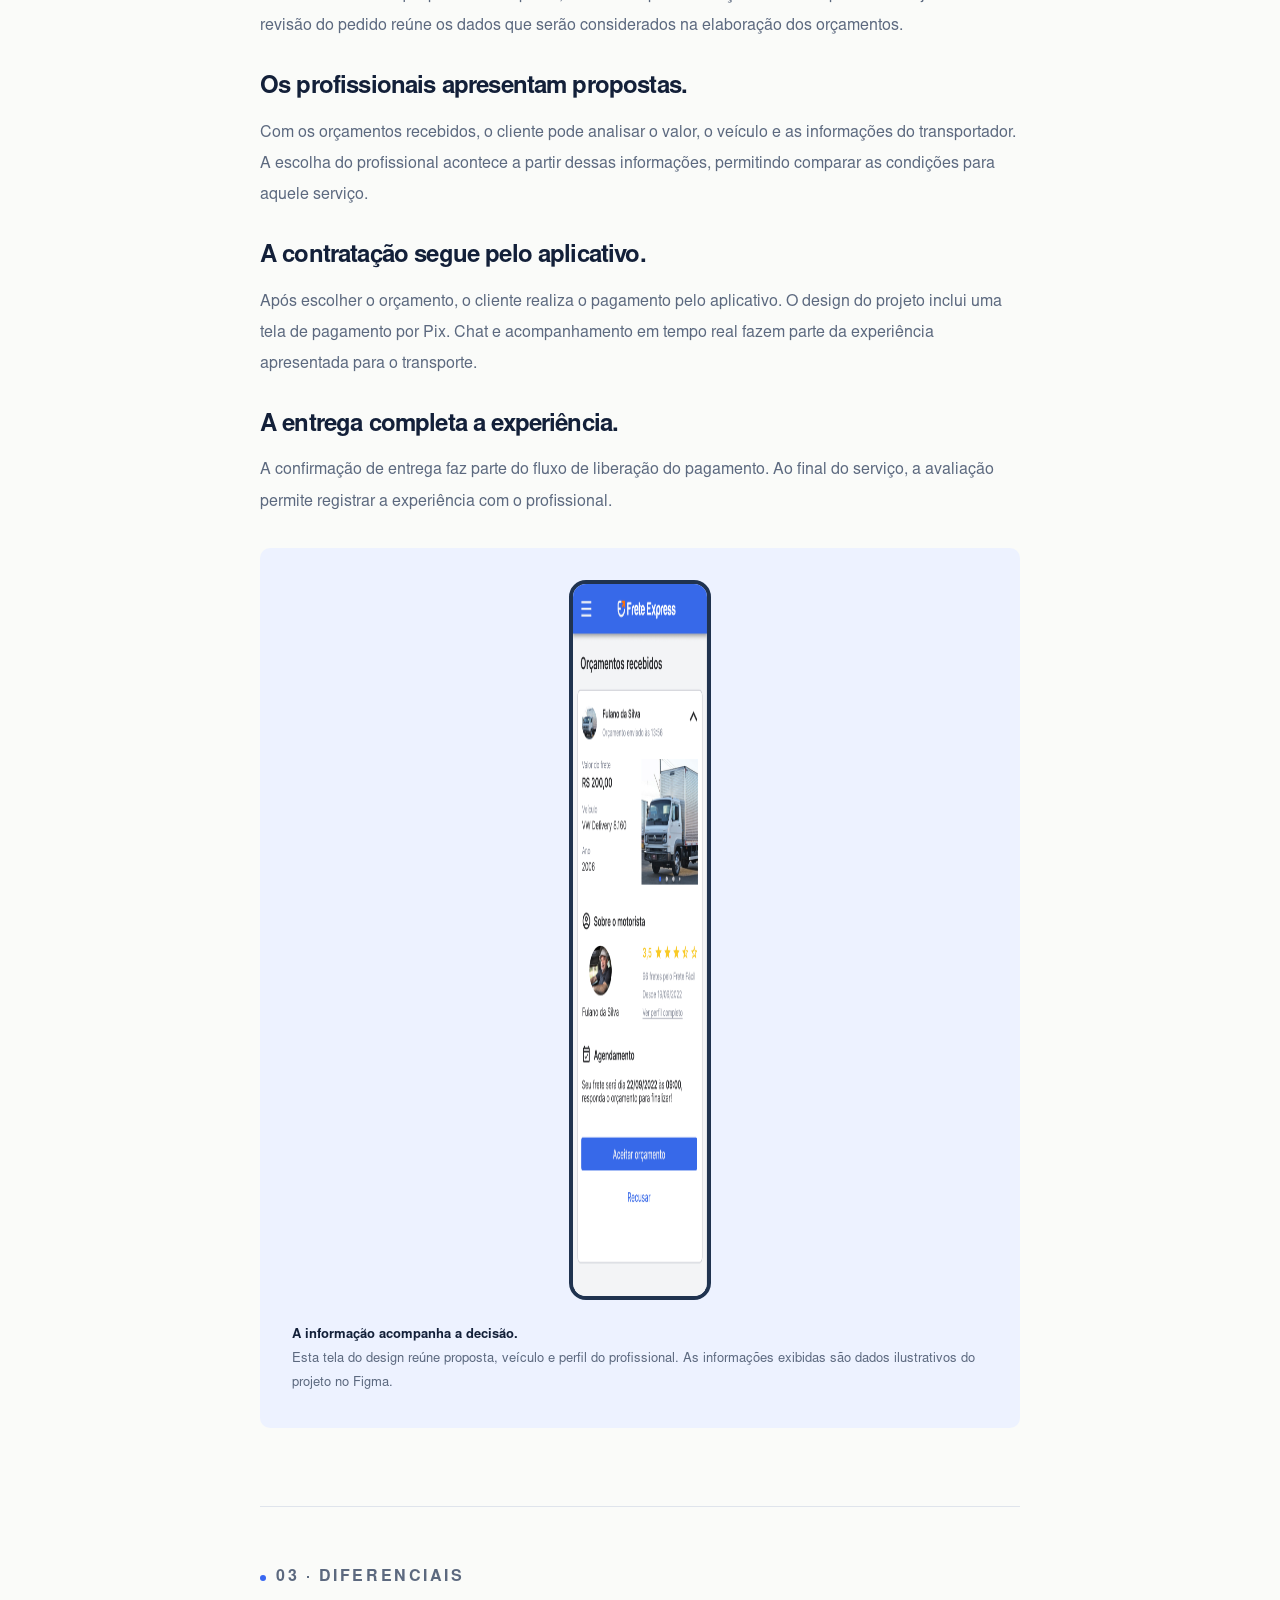
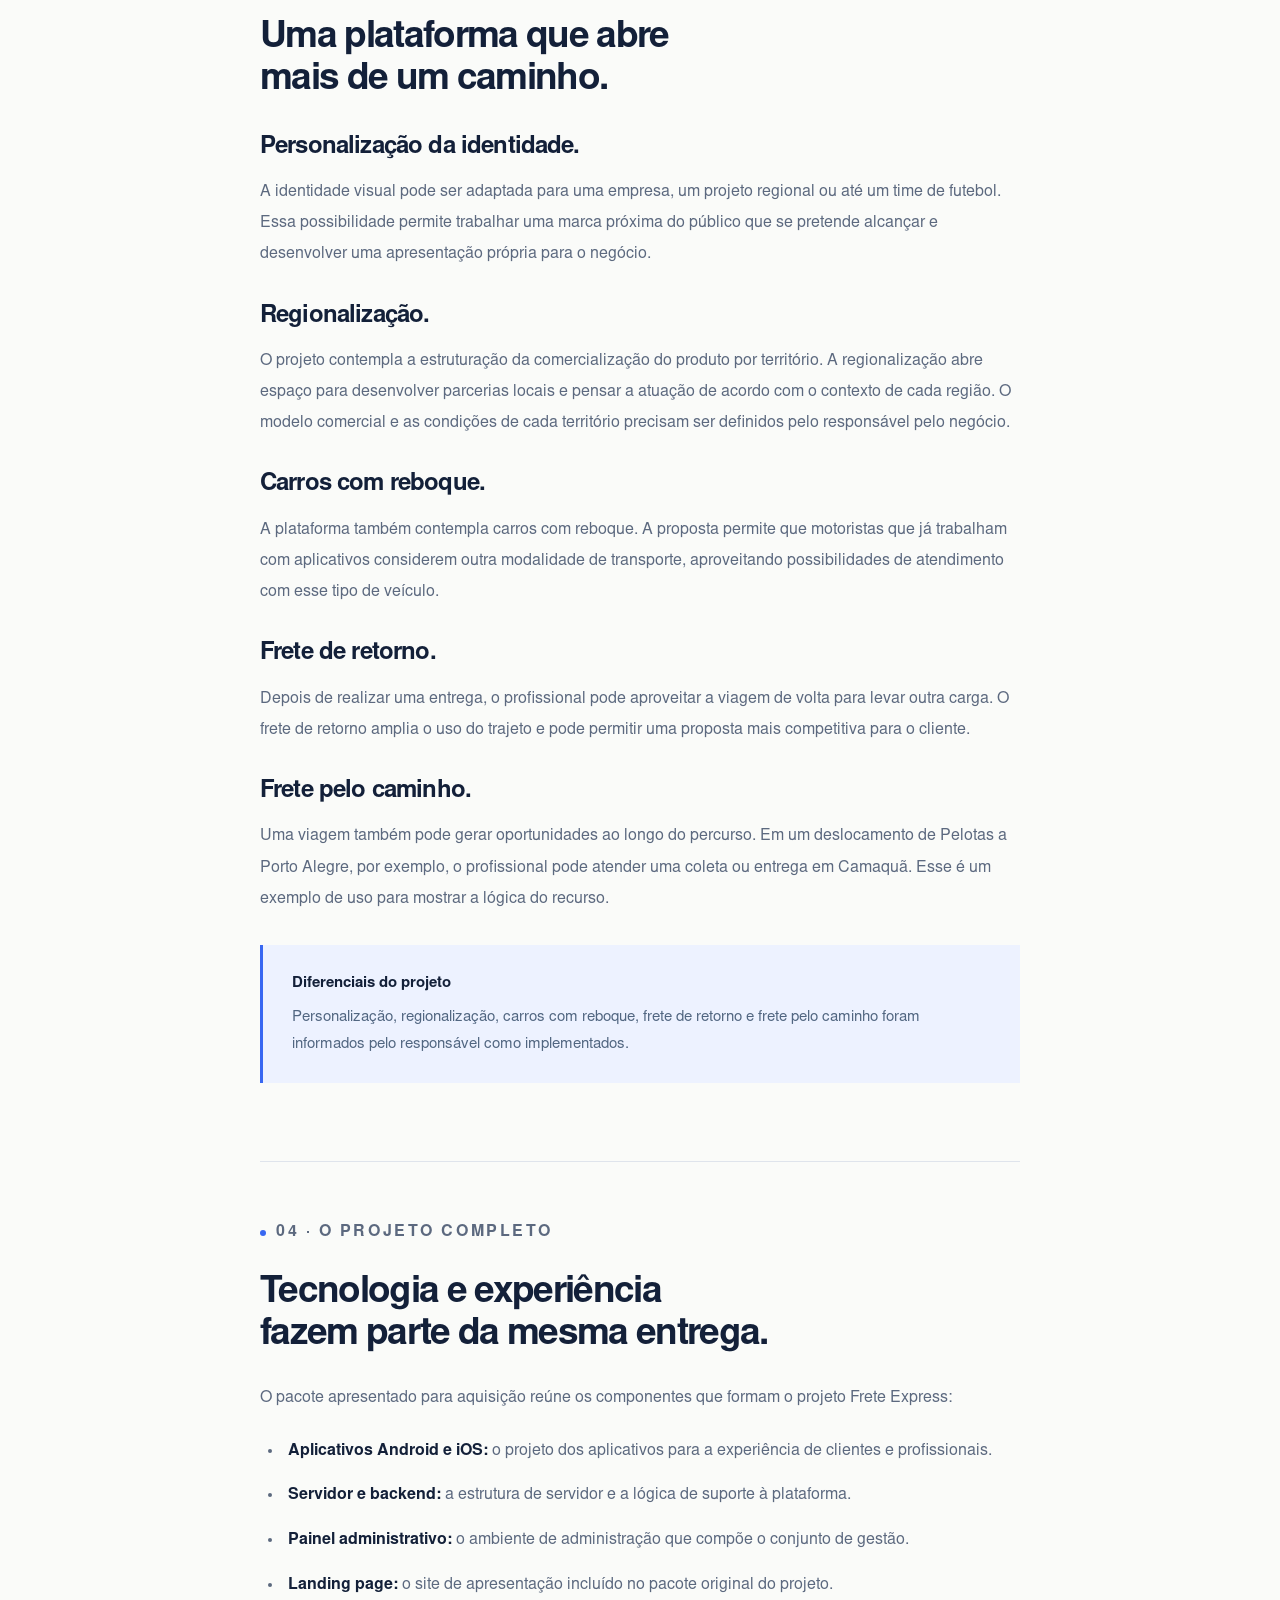
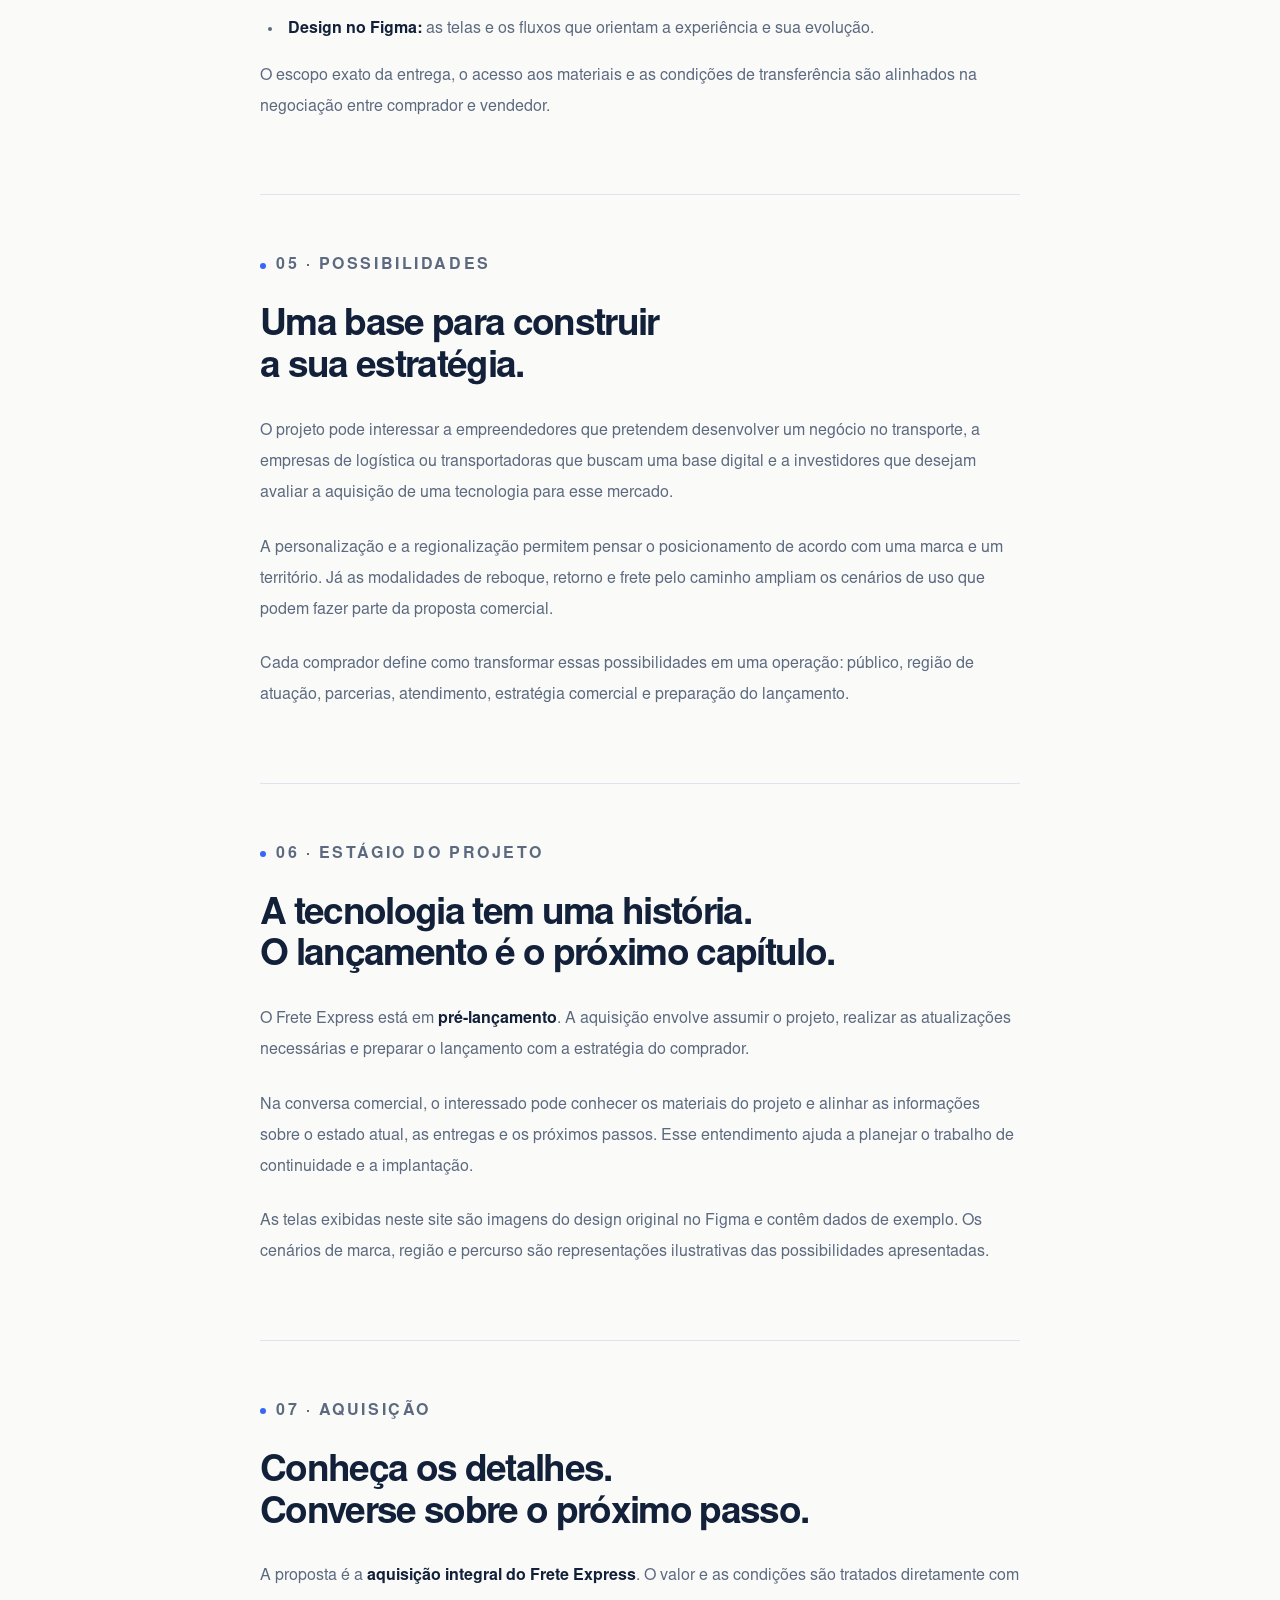
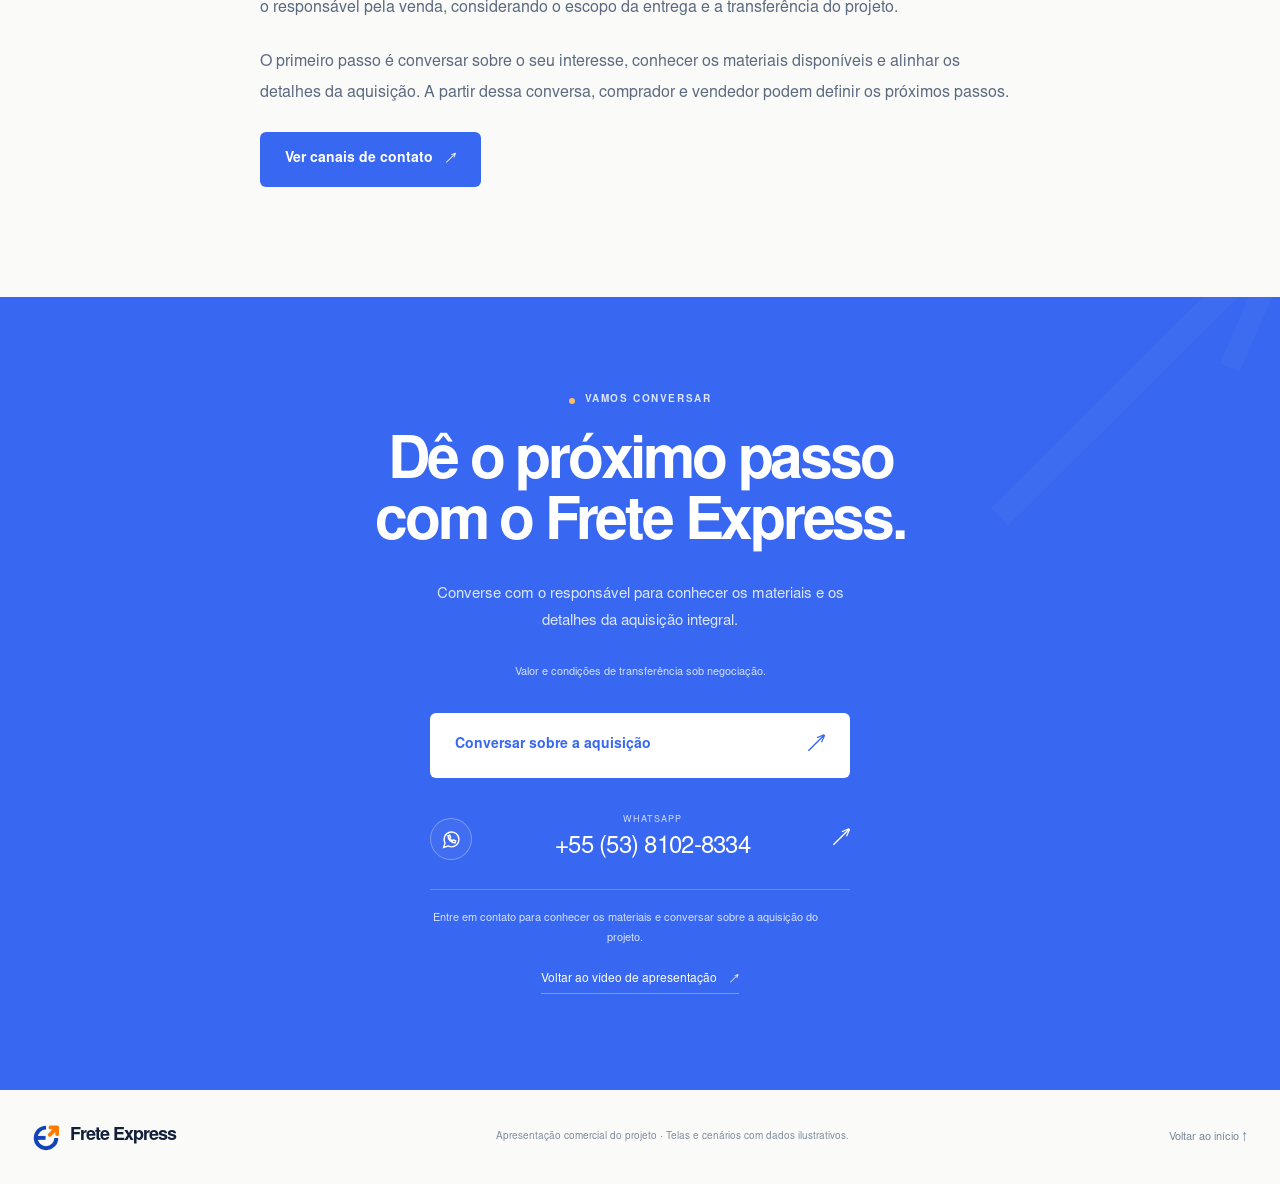
==== commit e29489c9: "Apply supplied Frete Express brand mark across the website" ====
--- a/public/apresentacao.html
+++ b/public/apresentacao.html
@@ -5,13 +5,13 @@
   <title>Apresentação completa — Frete Express</title>
   <meta name="description" content="Entenda por escrito o funcionamento do Frete Express, seus diferenciais, os componentes do projeto e a proposta de aquisição integral.">
   <meta property="og:title" content="Frete Express — Apresentação completa"><meta property="og:description" content="Conheça a plataforma, a experiência, os diferenciais e a proposta de aquisição integral do projeto."><meta property="og:url" content="https://fretexpress-eta.vercel.app/apresentacao.html"><meta property="og:type" content="article"><meta property="og:locale" content="pt_BR"><meta property="og:image" content="https://fretexpress-eta.vercel.app/assets/video-poster.jpg">
-  <link rel="icon" href="./assets/brand.svg" type="image/svg+xml"><link rel="stylesheet" href="./styles.css"><script src="./app.js" defer></script>
+  <link rel="icon" href="./assets/brand.svg?v=2" type="image/svg+xml"><link rel="stylesheet" href="./styles.css"><script src="./app.js" defer></script>
 </head>
 <body data-page="presentation" class="presentation-column">
 <a class="skip-link" href="#conteudo">Ir para o conteúdo</a>
 <div class="reading-progress" aria-hidden="true"></div>
 <header class="site-header"><div class="container header-inner">
-  <a class="brand" href="./" aria-label="Frete Express, início"><img src="./assets/brand.svg" width="35" height="35" alt=""><span class="brand-name">Frete Express</span></a>
+  <a class="brand" href="./" aria-label="Frete Express, início"><img src="./assets/brand.svg?v=2" width="35" height="35" alt=""><span class="brand-name">Frete Express</span></a>
   <button class="menu-button" type="button" aria-label="Abrir menu" aria-controls="menu-principal" aria-expanded="false"><svg viewBox="0 0 24 24" fill="none" stroke="currentColor" stroke-width="1.6" aria-hidden="true"><path d="M4 7h16M4 12h16M4 17h16"/></svg></button>
   <nav class="nav" id="menu-principal" aria-label="Menu principal"><a href="./#apresentacao">Assistir ao vídeo</a><a href="#diferenciais">Diferenciais</a><a href="./apresentacao.html" aria-current="page">Apresentação completa</a><a href="#contato" class="btn btn-primary">Falar sobre aquisição <span aria-hidden="true">↗</span></a></nav>
 </div></header>
@@ -43,6 +43,6 @@
   </div></section>
 </main>
 <a class="floating-contact" href="https://wa.me/555381028334?text=Ol%C3%A1%21%20Conheci%20a%20apresenta%C3%A7%C3%A3o%20do%20Frete%20Express%20e%20gostaria%20de%20conversar%20sobre%20a%20aquisi%C3%A7%C3%A3o%20integral%20do%20projeto." data-whatsapp-link target="_blank" rel="noopener noreferrer" aria-label="Conversar sobre a aquisição do Frete Express no WhatsApp"><svg viewBox="0 0 24 24" fill="none" stroke="currentColor" stroke-width="1.6" aria-hidden="true"><path d="M20.5 11.8a8.5 8.5 0 0 1-12.4 7.6L3 21l1.6-4.9a8.5 8.5 0 1 1 15.9-4.3Z"/><path d="M8 7.8c0 4.4 3.8 8 8.2 8l.6-2.1-2.6-1.2-1 1c-1.7-.8-2.4-1.5-3.2-3.1l1-1L10 7l-2 .8Z"/></svg><span>Vamos conversar</span></a>
-<footer class="site-footer"><div class="container footer-inner"><a class="brand" href="./"><img src="./assets/brand.svg" alt="" width="28" height="28"><span class="brand-name">Frete Express</span></a><p>Apresentação comercial do projeto · Telas e cenários com dados ilustrativos.</p><a href="#conteudo">Voltar ao início ↑</a></div></footer>
+<footer class="site-footer"><div class="container footer-inner"><a class="brand" href="./"><img src="./assets/brand.svg?v=2" alt="" width="28" height="28"><span class="brand-name">Frete Express</span></a><p>Apresentação comercial do projeto · Telas e cenários com dados ilustrativos.</p><a href="#conteudo">Voltar ao início ↑</a></div></footer>
 </body>
 </html>
--- a/public/styles.css
+++ b/public/styles.css
@@ -50,7 +50,7 @@
 
 @media(max-width:850px){html{scroll-padding-top:96px}}
 
-/* The main page has a single summary; full copy lives in apresentacao.html. */
+/* Compact opening with the summary beside the original product screens. */
 .home-clean .hero-grid{min-height:600px;gap:65px}
 .home-clean .hero-art{height:560px}
 .home-clean .hero-copy{padding-block:15px 30px}
@@ -118,34 +118,20 @@
  .home-clean .video-section h2{font-size:29px}
 }
 
-/* All presentation copy follows a single centered reading column. */
-.home-column .hero-grid{display:flex;flex-direction:column;gap:45px;min-height:0}
-.home-column .hero-copy{width:100%;max-width:940px;text-align:center;padding-block:28px 0}
-.home-column .hero-copy .eyebrow{justify-content:center;margin-bottom:24px}
-.home-column .hero-copy h1{max-width:none;font-size:clamp(50px,6vw,82px);margin-inline:auto;margin-bottom:25px}
-.home-column .hero-line{display:inline-block}
-.home-column .hero-line:not(:last-child){margin-right:.16em}
-.home-column #project-summary{max-width:590px;margin-inline:auto;font-size:16px;line-height:1.8}
-.home-column .hero-actions{justify-content:center;margin-top:28px}
-.home-column .hero-art{width:100%;max-width:980px;height:430px;flex:none}
-.home-column .phone-back{width:159px;left:calc(50% - 180px);top:25px}
-.home-column .phone-front{width:196px;right:calc(50% - 196px);top:58px}
-.home-column .art-backdrop{left:50%;top:48px;transform:translateX(-50%);width:460px;height:460px}
-.home-column .art-route{width:66%;left:17%}
-.home-column .video-section{margin-top:70px}
-.written-section{padding-block:90px 25px}
-.reading-container{max-width:900px}
-.reading-copy{max-width:760px;margin-inline:auto}
-.reading-copy section{margin-bottom:46px;padding-bottom:40px}
+/* Explanatory copy remains together, with tighter section spacing. */
+.written-section{padding-block:64px 8px}
+.reading-container{max-width:1000px}
+.reading-copy{max-width:840px;margin-inline:auto}
+.reading-copy section{margin-bottom:30px;padding-bottom:30px}
 .reading-copy h2{max-width:720px;font-size:36px;line-height:1.15}
 .reading-copy h3{font-size:23px;margin-top:28px;margin-bottom:13px}
 .reading-copy p{font-size:16px;line-height:1.9;margin-bottom:21px}
 .reading-copy .reading-note{font-size:13px;line-height:1.85;margin-top:30px;color:#78869a;border-left:2px solid var(--blue);padding-left:22px}
 .reading-copy details{padding-block:22px}
 .reading-copy details p{font-size:14px;line-height:1.85;margin-top:16px}
-.home-column .contact-grid,.presentation-column .contact-grid{display:block;max-width:830px;text-align:center}
-.home-column .contact-copy,.presentation-column .contact-copy{max-width:650px;margin-inline:auto}
-.home-column .contact-methods,.presentation-column .contact-methods{max-width:420px;width:100%;margin:30px auto 0}
+.presentation-column .contact-grid{display:block;max-width:830px;text-align:center}
+.presentation-column .contact-copy{max-width:650px;margin-inline:auto}
+.presentation-column .contact-methods{max-width:420px;width:100%;margin:30px auto 0}
 .presentation-column .contact-copy p{margin-inline:auto}
 .presentation-column .contact-copy .eyebrow{justify-content:center}
 .presentation-column .article-hero-grid{display:block;max-width:900px;margin:auto;text-align:center}
@@ -161,37 +147,16 @@
 .presentation-column .article-toc nav a{display:block;font-size:12px;border:0;margin:0;padding:8px 0}
 .presentation-column .article-toc .btn{display:inline-flex;margin-top:20px}
 @media(max-width:850px){
- .home-column .hero-grid{gap:35px}
- .home-column .hero-copy{max-width:760px;padding-top:10px}
- .home-column .hero-copy h1{font-size:clamp(52px,7.3vw,67px)}
- .home-column .hero-art{max-width:650px;height:420px}
- .home-column .phone-back{width:155px;left:calc(50% - 174px);top:24px}
- .home-column .phone-front{width:190px;right:calc(50% - 190px);top:55px}
- .home-column .art-backdrop{width:430px;height:430px;top:54px}
- .written-section{padding-top:68px}
+ .written-section{padding-top:54px}
  .reading-copy h2{font-size:33px}
 }
 @media(max-width:480px){
- .home-column .hero-copy h1{font-size:clamp(43px,10.8vw,51px)}
- .home-column .hero-line{display:block;margin-right:0!important}
- .home-column #project-summary{font-size:14px;line-height:1.8}
- .home-column .hero-art{height:390px}
- .home-column .phone-back{width:135px;left:10%;top:31px}
- .home-column .phone-front{width:161px;right:9%;top:75px}
- .home-column .art-backdrop{width:340px;height:340px;top:62px}
- .home-column .art-route{width:100%;left:0}
- .written-section{padding-top:55px}
+ .written-section{padding-top:44px}
  .reading-copy h2{font-size:29px}
  .reading-copy h3{font-size:21px}
  .reading-copy p{font-size:15px;line-height:1.9}
- .reading-copy section{margin-bottom:34px;padding-bottom:30px}
+ .reading-copy section{margin-bottom:26px;padding-bottom:26px}
  .reading-copy .reading-note{font-size:12px;padding-left:18px}
- .home-column .contact-section h2{font-size:36px}
-}
-@media(max-width:360px){
- .home-column .hero-art{height:355px}
- .home-column .phone-back{width:121px;left:7%;top:29px}
- .home-column .phone-front{width:143px;right:7%;top:66px}
 }
 .presentation-column .article-screen{display:block}
 .presentation-column .article-screen img{margin:0 auto 24px}
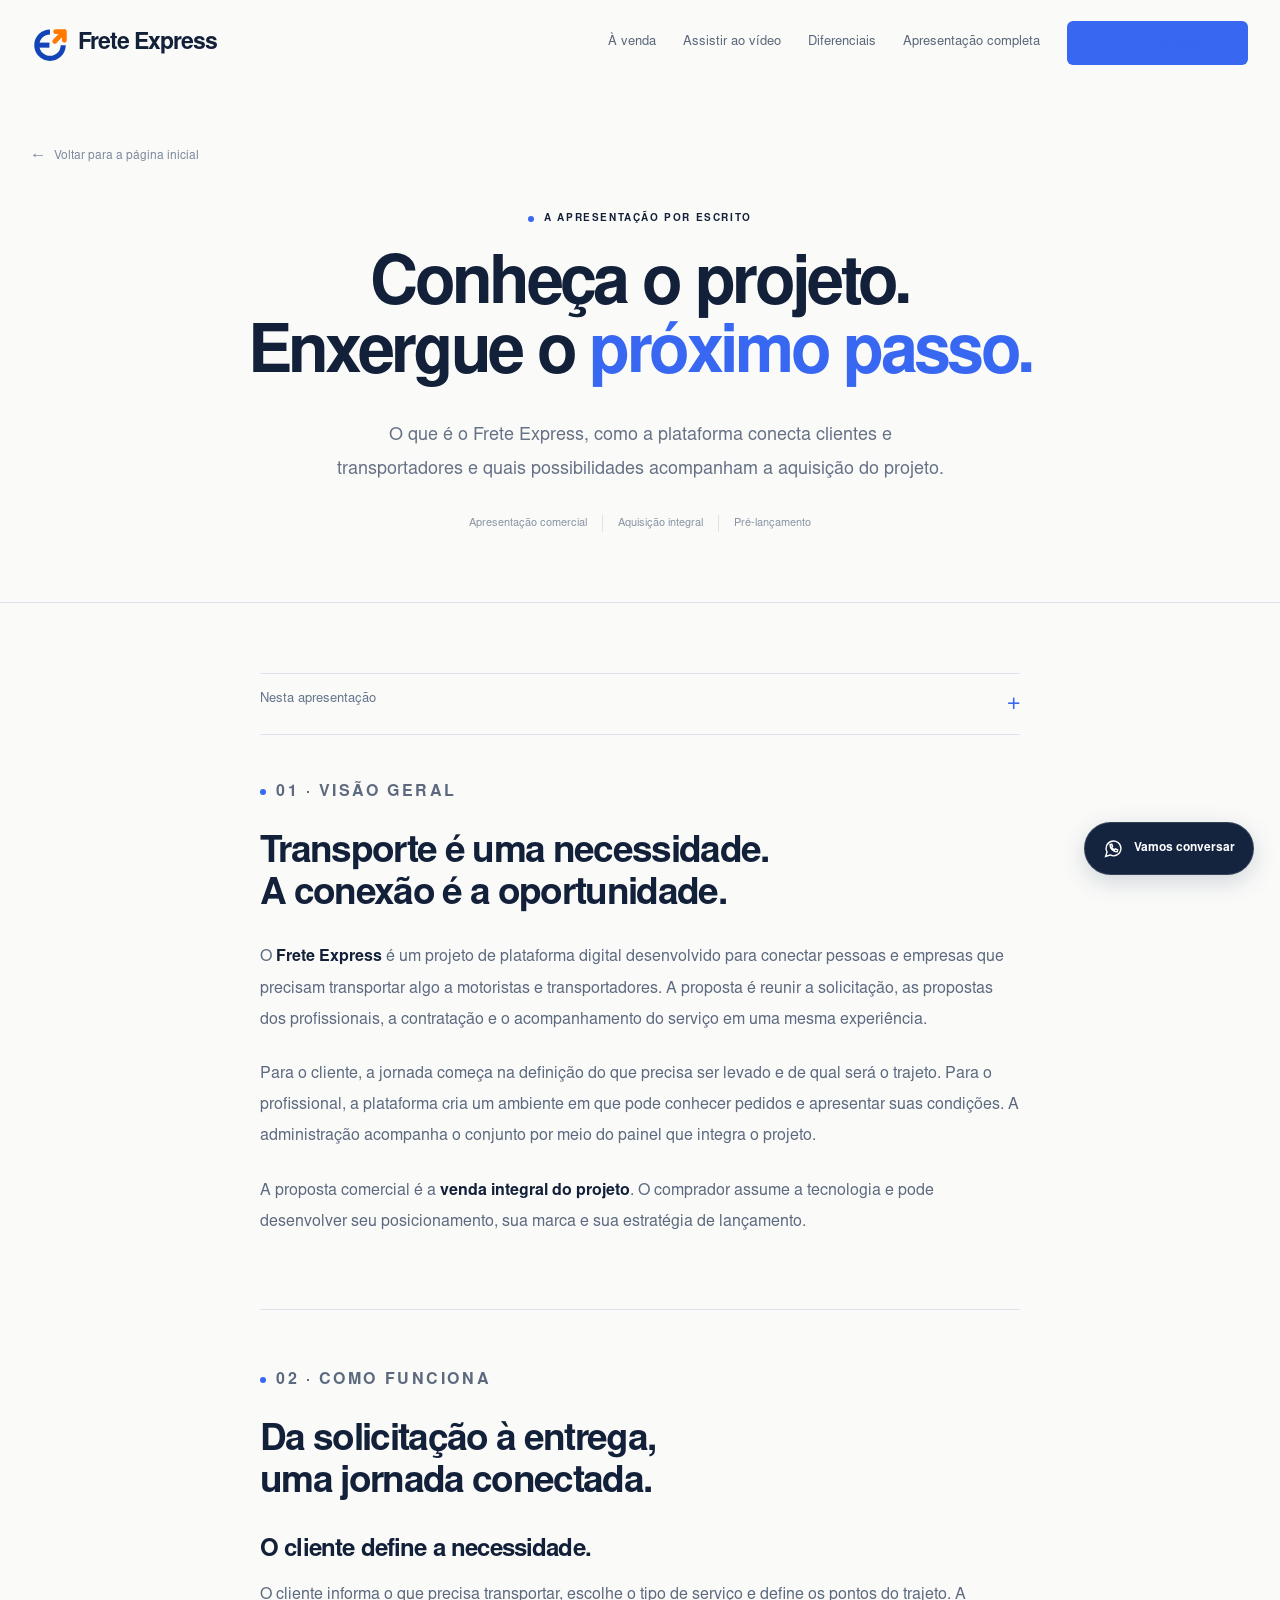
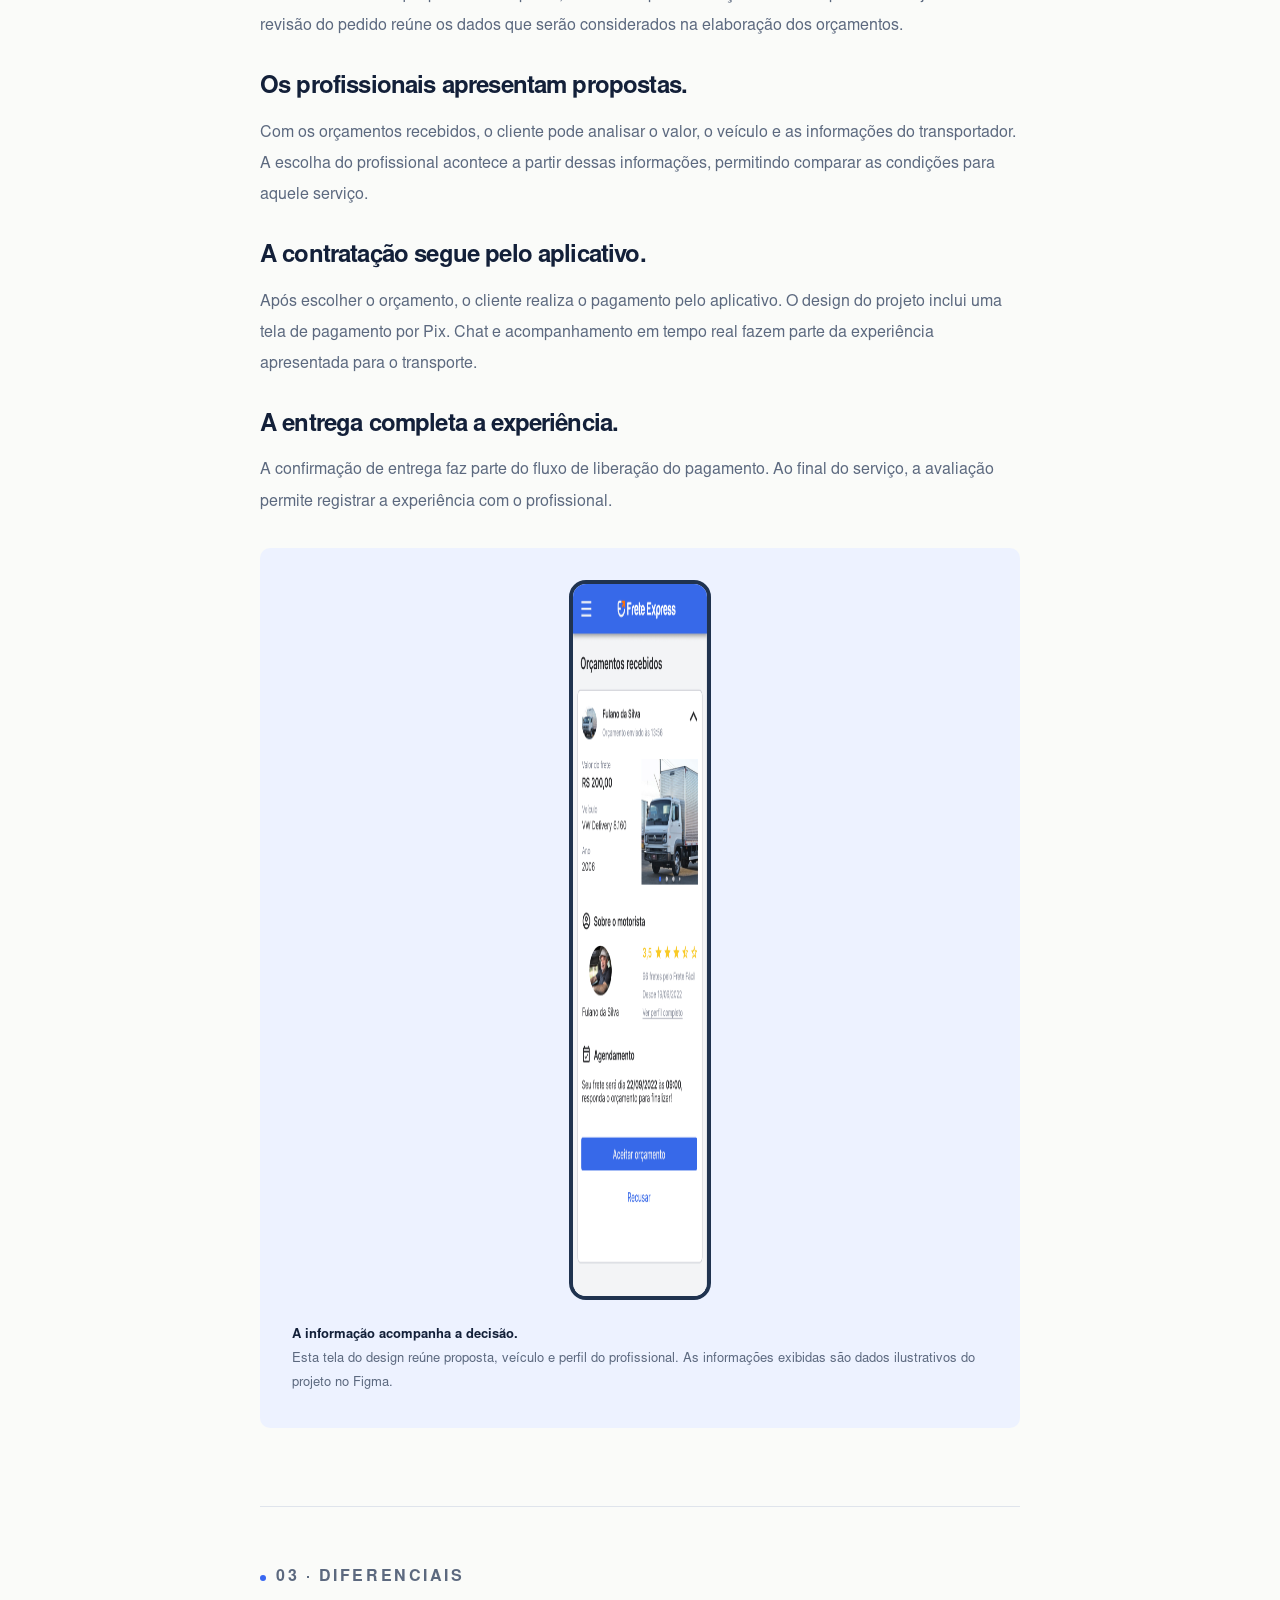
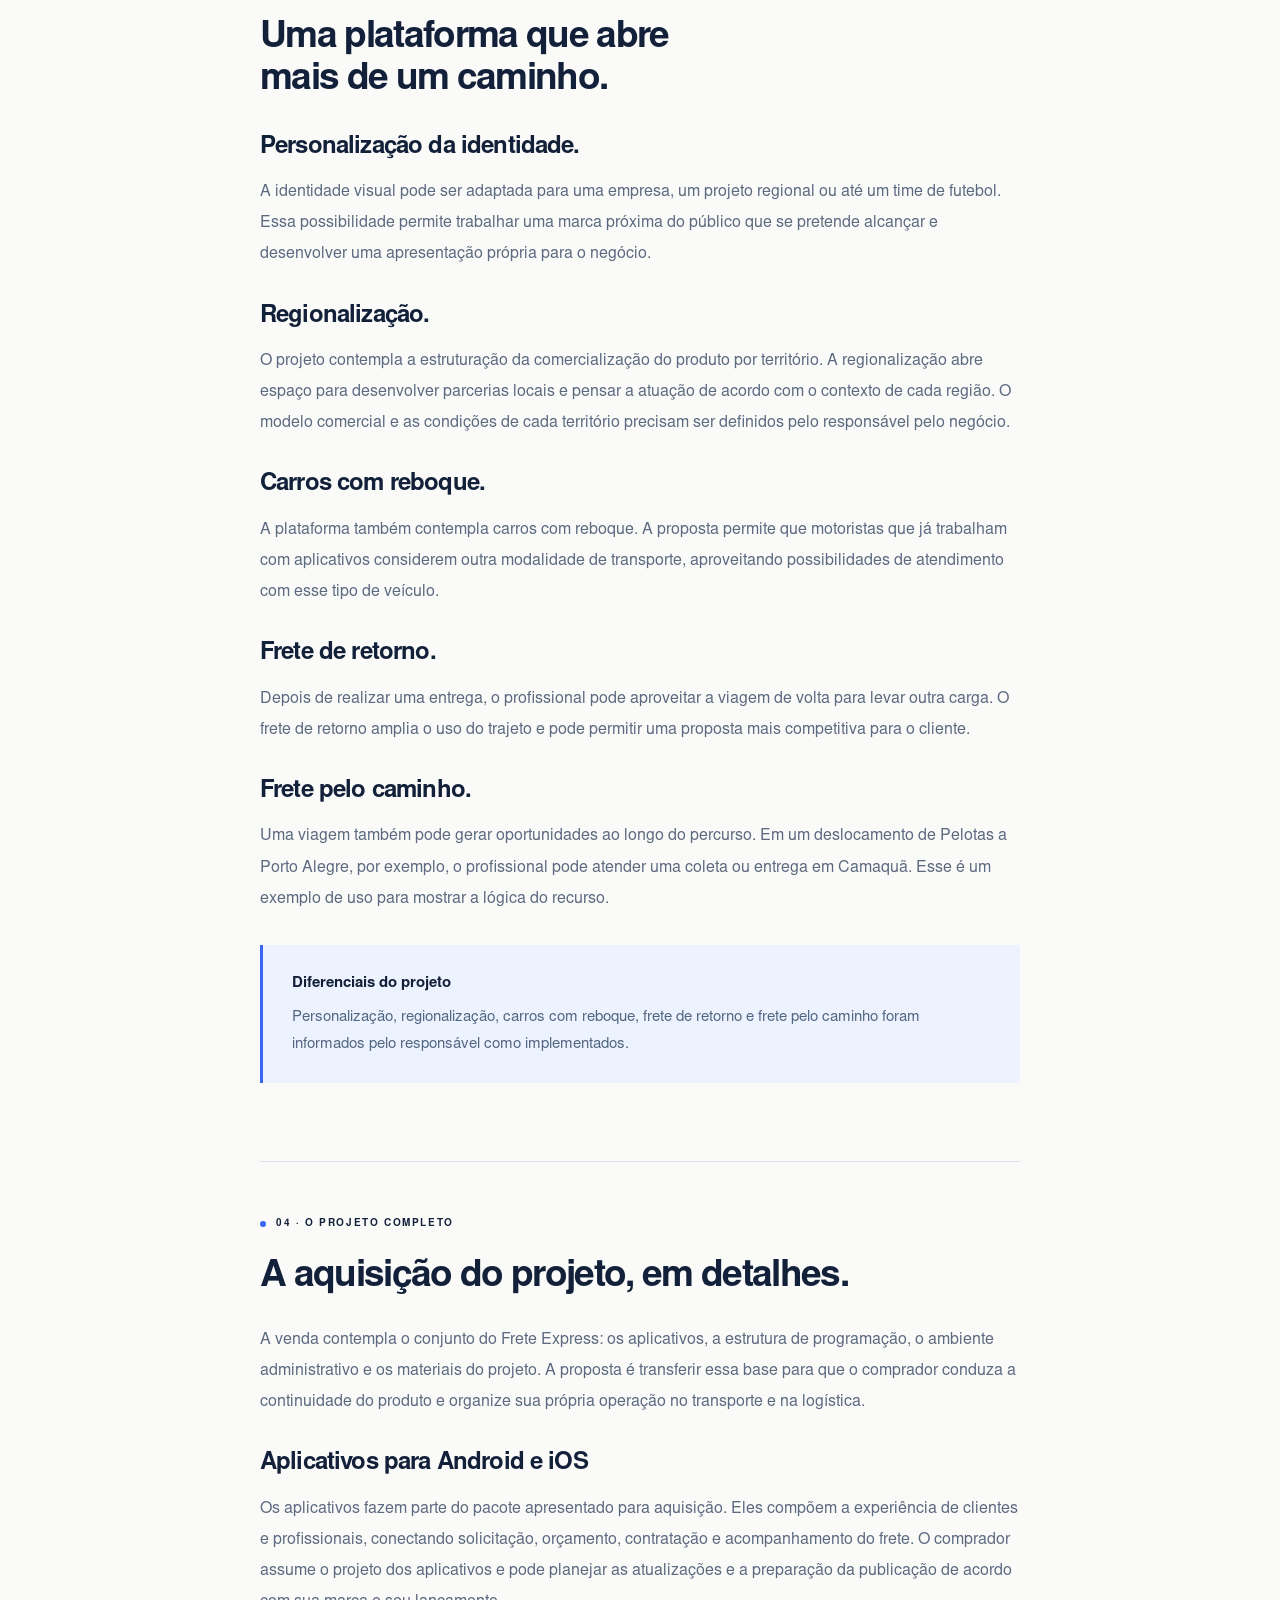
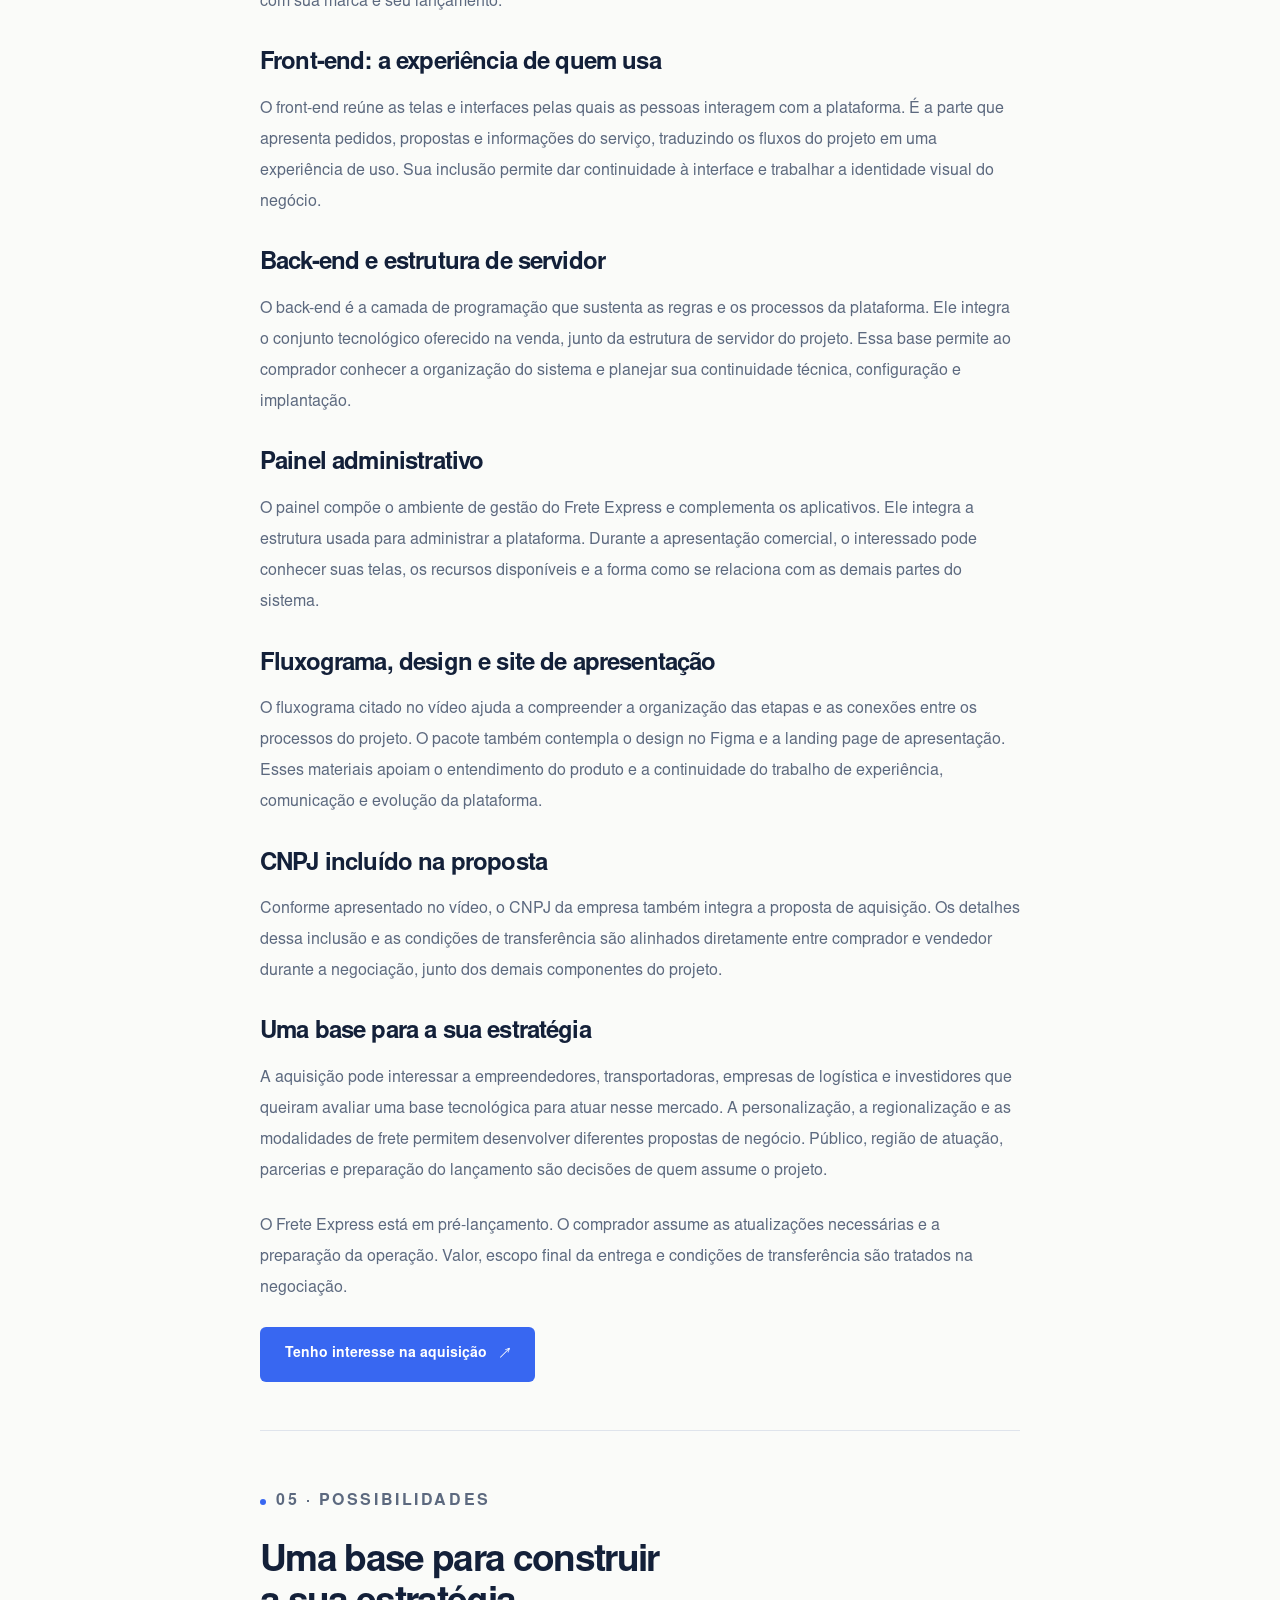
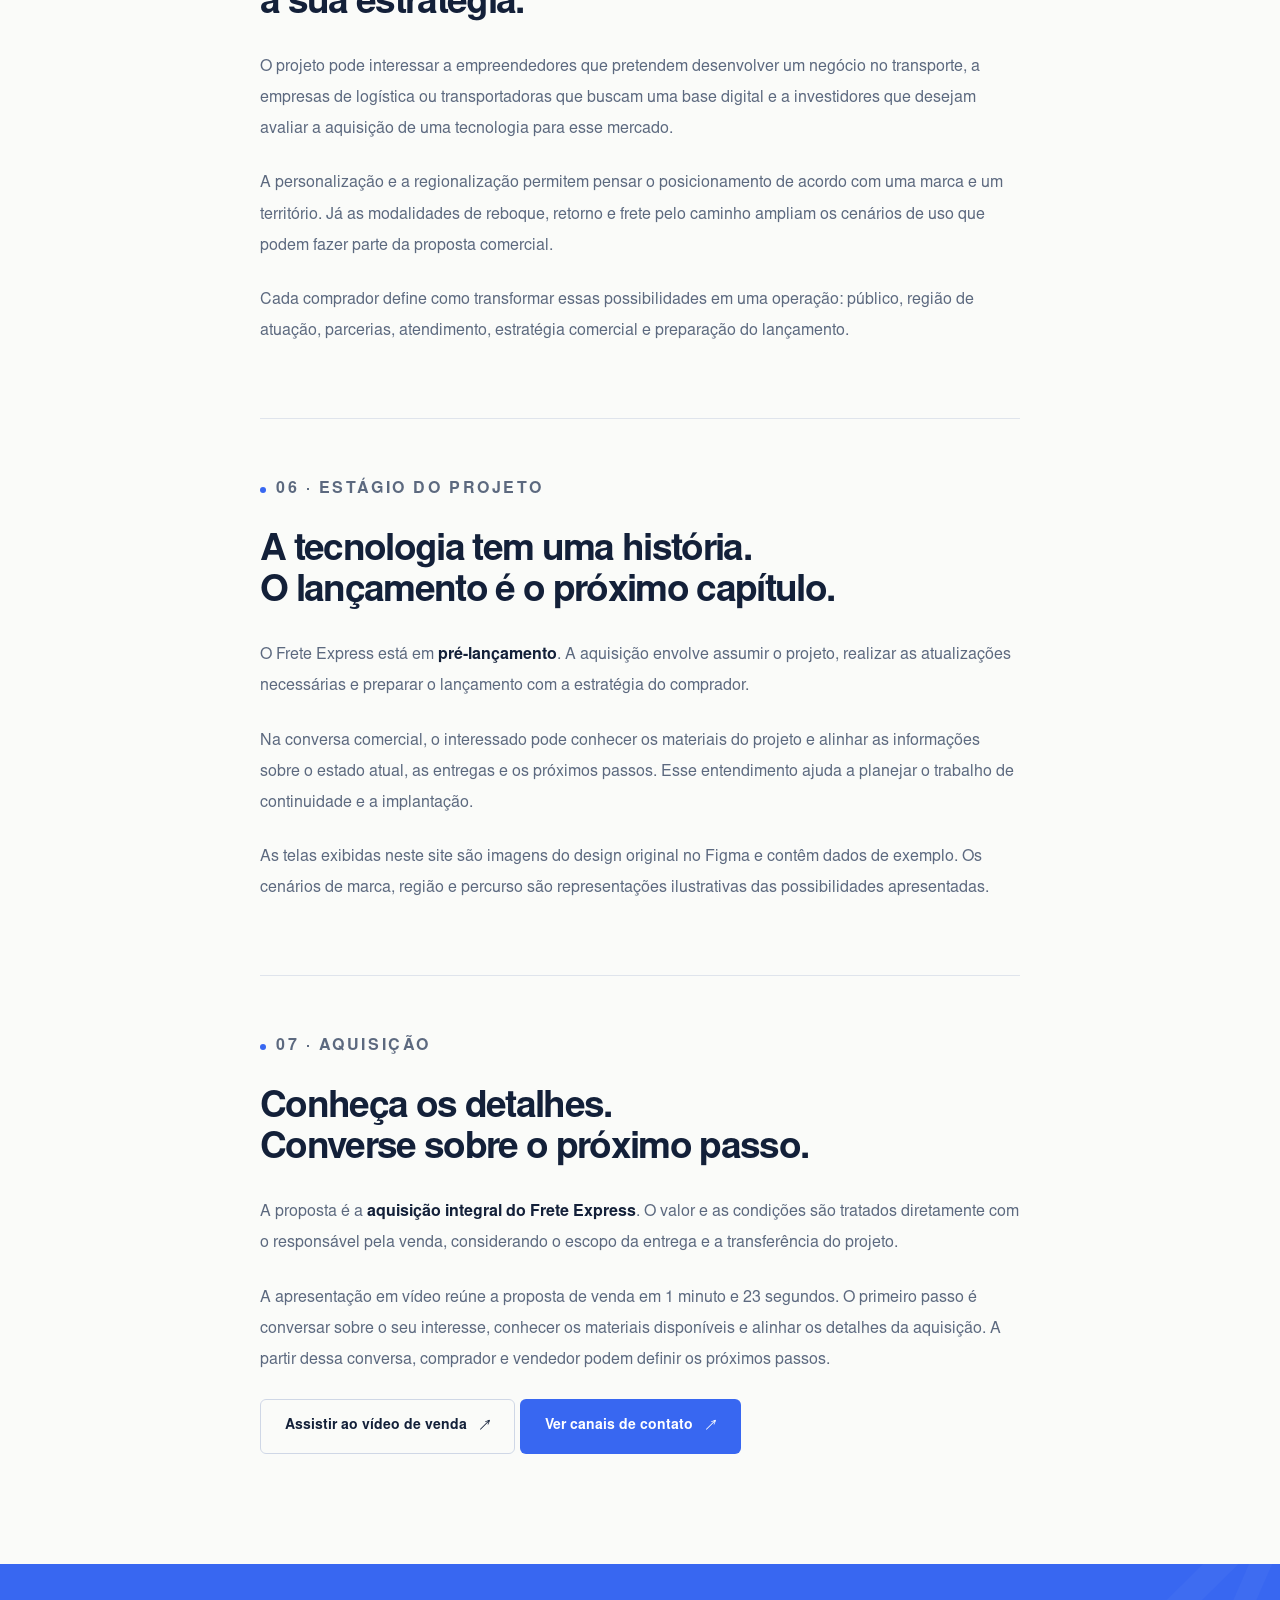
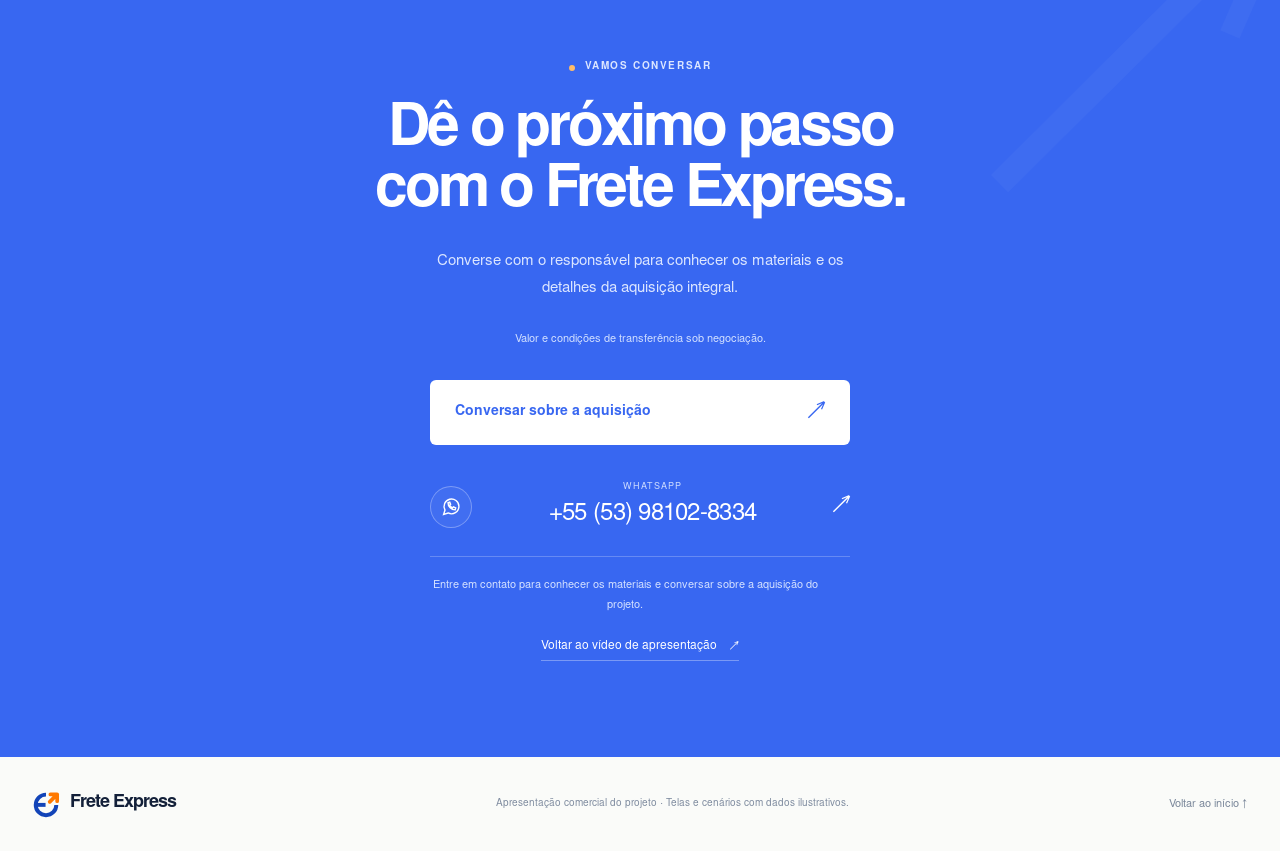
==== commit c0c2e5b5: "Add sale section with supplied video and detailed acquisition proposal" ====
--- a/public/apresentacao.html
+++ b/public/apresentacao.html
@@ -13,7 +13,7 @@
 <header class="site-header"><div class="container header-inner">
   <a class="brand" href="./" aria-label="Frete Express, início"><img src="./assets/brand.svg?v=2" width="35" height="35" alt=""><span class="brand-name">Frete Express</span></a>
   <button class="menu-button" type="button" aria-label="Abrir menu" aria-controls="menu-principal" aria-expanded="false"><svg viewBox="0 0 24 24" fill="none" stroke="currentColor" stroke-width="1.6" aria-hidden="true"><path d="M4 7h16M4 12h16M4 17h16"/></svg></button>
-  <nav class="nav" id="menu-principal" aria-label="Menu principal"><a href="./#apresentacao">Assistir ao vídeo</a><a href="#diferenciais">Diferenciais</a><a href="./apresentacao.html" aria-current="page">Apresentação completa</a><a href="#contato" class="btn btn-primary">Falar sobre aquisição <span aria-hidden="true">↗</span></a></nav>
+  <nav class="nav" id="menu-principal" aria-label="Menu principal"><a href="./#venda">À venda</a><a href="./#apresentacao">Assistir ao vídeo</a><a href="#diferenciais">Diferenciais</a><a href="./apresentacao.html" aria-current="page">Apresentação completa</a><a href="#contato" class="btn btn-primary">Falar sobre aquisição <span aria-hidden="true">↗</span></a></nav>
 </div></header>
 <main id="conteudo">
   <section class="article-hero"><div class="container">
@@ -26,23 +26,34 @@
       <section id="visao-geral"><p class="eyebrow">01 · Visão geral</p><h2>Transporte é uma necessidade.<br>A conexão é a oportunidade.</h2><p>O <strong>Frete Express</strong> é um projeto de plataforma digital desenvolvido para conectar pessoas e empresas que precisam transportar algo a motoristas e transportadores. A proposta é reunir a solicitação, as propostas dos profissionais, a contratação e o acompanhamento do serviço em uma mesma experiência.</p><p>Para o cliente, a jornada começa na definição do que precisa ser levado e de qual será o trajeto. Para o profissional, a plataforma cria um ambiente em que pode conhecer pedidos e apresentar suas condições. A administração acompanha o conjunto por meio do painel que integra o projeto.</p><p>A proposta comercial é a <strong>venda integral do projeto</strong>. O comprador assume a tecnologia e pode desenvolver seu posicionamento, sua marca e sua estratégia de lançamento.</p></section>
       <section id="funcionamento"><p class="eyebrow">02 · Como funciona</p><h2>Da solicitação à entrega,<br>uma jornada conectada.</h2><h3>O cliente define a necessidade.</h3><p>O cliente informa o que precisa transportar, escolhe o tipo de serviço e define os pontos do trajeto. A revisão do pedido reúne os dados que serão considerados na elaboração dos orçamentos.</p><h3>Os profissionais apresentam propostas.</h3><p>Com os orçamentos recebidos, o cliente pode analisar o valor, o veículo e as informações do transportador. A escolha do profissional acontece a partir dessas informações, permitindo comparar as condições para aquele serviço.</p><h3>A contratação segue pelo aplicativo.</h3><p>Após escolher o orçamento, o cliente realiza o pagamento pelo aplicativo. O design do projeto inclui uma tela de pagamento por Pix. Chat e acompanhamento em tempo real fazem parte da experiência apresentada para o transporte.</p><h3>A entrega completa a experiência.</h3><p>A confirmação de entrega faz parte do fluxo de liberação do pagamento. Ao final do serviço, a avaliação permite registrar a experiência com o profissional.</p><div class="article-screen"><img src="./assets/06-cliente-detalhe-do-orcamento.png" loading="lazy" width="301" height="720" alt="Design do detalhamento de um orçamento"><p><strong>A informação acompanha a decisão.</strong><br>Esta tela do design reúne proposta, veículo e perfil do profissional. As informações exibidas são dados ilustrativos do projeto no Figma.</p></div></section>
       <section id="diferenciais"><p class="eyebrow">03 · Diferenciais</p><h2>Uma plataforma que abre<br>mais de um caminho.</h2><h3>Personalização da identidade.</h3><p>A identidade visual pode ser adaptada para uma empresa, um projeto regional ou até um time de futebol. Essa possibilidade permite trabalhar uma marca próxima do público que se pretende alcançar e desenvolver uma apresentação própria para o negócio.</p><h3>Regionalização.</h3><p>O projeto contempla a estruturação da comercialização do produto por território. A regionalização abre espaço para desenvolver parcerias locais e pensar a atuação de acordo com o contexto de cada região. O modelo comercial e as condições de cada território precisam ser definidos pelo responsável pelo negócio.</p><h3>Carros com reboque.</h3><p>A plataforma também contempla carros com reboque. A proposta permite que motoristas que já trabalham com aplicativos considerem outra modalidade de transporte, aproveitando possibilidades de atendimento com esse tipo de veículo.</p><h3>Frete de retorno.</h3><p>Depois de realizar uma entrega, o profissional pode aproveitar a viagem de volta para levar outra carga. O frete de retorno amplia o uso do trajeto e pode permitir uma proposta mais competitiva para o cliente.</p><h3>Frete pelo caminho.</h3><p>Uma viagem também pode gerar oportunidades ao longo do percurso. Em um deslocamento de Pelotas a Porto Alegre, por exemplo, o profissional pode atender uma coleta ou entrega em Camaquã. Esse é um exemplo de uso para mostrar a lógica do recurso.</p><div class="article-callout"><strong>Diferenciais do projeto</strong>Personalização, regionalização, carros com reboque, frete de retorno e frete pelo caminho foram informados pelo responsável como implementados.</div></section>
-      <section id="componentes"><p class="eyebrow">04 · O projeto completo</p><h2>Tecnologia e experiência<br>fazem parte da mesma entrega.</h2><p>O pacote apresentado para aquisição reúne os componentes que formam o projeto Frete Express:</p><ul><li><strong>Aplicativos Android e iOS:</strong> o projeto dos aplicativos para a experiência de clientes e profissionais.</li><li><strong>Servidor e backend:</strong> a estrutura de servidor e a lógica de suporte à plataforma.</li><li><strong>Painel administrativo:</strong> o ambiente de administração que compõe o conjunto de gestão.</li><li><strong>Landing page:</strong> o site de apresentação incluído no pacote original do projeto.</li><li><strong>Design no Figma:</strong> as telas e os fluxos que orientam a experiência e sua evolução.</li></ul><p>O escopo exato da entrega, o acesso aos materiais e as condições de transferência são alinhados na negociação entre comprador e vendedor.</p></section>
+      <section id="componentes"><span class="eyebrow">04 · O projeto completo</span><h2>A aquisição do projeto, em detalhes.</h2>
+        <p>A venda contempla o conjunto do Frete Express: os aplicativos, a estrutura de programação, o ambiente administrativo e os materiais do projeto. A proposta é transferir essa base para que o comprador conduza a continuidade do produto e organize sua própria operação no transporte e na logística.</p>
+        <h3>Aplicativos para Android e iOS</h3><p>Os aplicativos fazem parte do pacote apresentado para aquisição. Eles compõem a experiência de clientes e profissionais, conectando solicitação, orçamento, contratação e acompanhamento do frete. O comprador assume o projeto dos aplicativos e pode planejar as atualizações e a preparação da publicação de acordo com sua marca e seu lançamento.</p>
+        <h3>Front-end: a experiência de quem usa</h3><p>O front-end reúne as telas e interfaces pelas quais as pessoas interagem com a plataforma. É a parte que apresenta pedidos, propostas e informações do serviço, traduzindo os fluxos do projeto em uma experiência de uso. Sua inclusão permite dar continuidade à interface e trabalhar a identidade visual do negócio.</p>
+        <h3>Back-end e estrutura de servidor</h3><p>O back-end é a camada de programação que sustenta as regras e os processos da plataforma. Ele integra o conjunto tecnológico oferecido na venda, junto da estrutura de servidor do projeto. Essa base permite ao comprador conhecer a organização do sistema e planejar sua continuidade técnica, configuração e implantação.</p>
+        <h3>Painel administrativo</h3><p>O painel compõe o ambiente de gestão do Frete Express e complementa os aplicativos. Ele integra a estrutura usada para administrar a plataforma. Durante a apresentação comercial, o interessado pode conhecer suas telas, os recursos disponíveis e a forma como se relaciona com as demais partes do sistema.</p>
+        <h3>Fluxograma, design e site de apresentação</h3><p>O fluxograma citado no vídeo ajuda a compreender a organização das etapas e as conexões entre os processos do projeto. O pacote também contempla o design no Figma e a landing page de apresentação. Esses materiais apoiam o entendimento do produto e a continuidade do trabalho de experiência, comunicação e evolução da plataforma.</p>
+        <h3>CNPJ incluído na proposta</h3><p>Conforme apresentado no vídeo, o CNPJ da empresa também integra a proposta de aquisição. Os detalhes dessa inclusão e as condições de transferência são alinhados diretamente entre comprador e vendedor durante a negociação, junto dos demais componentes do projeto.</p>
+        <h3>Uma base para a sua estratégia</h3><p>A aquisição pode interessar a empreendedores, transportadoras, empresas de logística e investidores que queiram avaliar uma base tecnológica para atuar nesse mercado. A personalização, a regionalização e as modalidades de frete permitem desenvolver diferentes propostas de negócio. Público, região de atuação, parcerias e preparação do lançamento são decisões de quem assume o projeto.</p>
+        <p class="reading-note">O Frete Express está em pré-lançamento. O comprador assume as atualizações necessárias e a preparação da operação. Valor, escopo final da entrega e condições de transferência são tratados na negociação.</p>
+        <a class="btn btn-primary" href="#contato">Tenho interesse na aquisição <span aria-hidden="true">↗</span></a>
+        </section>
       <section id="possibilidades"><p class="eyebrow">05 · Possibilidades</p><h2>Uma base para construir<br>a sua estratégia.</h2><p>O projeto pode interessar a empreendedores que pretendem desenvolver um negócio no transporte, a empresas de logística ou transportadoras que buscam uma base digital e a investidores que desejam avaliar a aquisição de uma tecnologia para esse mercado.</p><p>A personalização e a regionalização permitem pensar o posicionamento de acordo com uma marca e um território. Já as modalidades de reboque, retorno e frete pelo caminho ampliam os cenários de uso que podem fazer parte da proposta comercial.</p><p>Cada comprador define como transformar essas possibilidades em uma operação: público, região de atuação, parcerias, atendimento, estratégia comercial e preparação do lançamento.</p></section>
       <section id="estagio"><p class="eyebrow">06 · Estágio do projeto</p><h2>A tecnologia tem uma história.<br>O lançamento é o próximo capítulo.</h2><p>O Frete Express está em <strong>pré-lançamento</strong>. A aquisição envolve assumir o projeto, realizar as atualizações necessárias e preparar o lançamento com a estratégia do comprador.</p><p>Na conversa comercial, o interessado pode conhecer os materiais do projeto e alinhar as informações sobre o estado atual, as entregas e os próximos passos. Esse entendimento ajuda a planejar o trabalho de continuidade e a implantação.</p><p>As telas exibidas neste site são imagens do design original no Figma e contêm dados de exemplo. Os cenários de marca, região e percurso são representações ilustrativas das possibilidades apresentadas.</p></section>
-      <section id="aquisicao"><p class="eyebrow">07 · Aquisição</p><h2>Conheça os detalhes.<br>Converse sobre o próximo passo.</h2><p>A proposta é a <strong>aquisição integral do Frete Express</strong>. O valor e as condições são tratados diretamente com o responsável pela venda, considerando o escopo da entrega e a transferência do projeto.</p><p>O primeiro passo é conversar sobre o seu interesse, conhecer os materiais disponíveis e alinhar os detalhes da aquisição. A partir dessa conversa, comprador e vendedor podem definir os próximos passos.</p><a class="btn btn-primary" href="#contato">Ver canais de contato <span aria-hidden="true">↗</span></a></section>
+      <section id="aquisicao"><p class="eyebrow">07 · Aquisição</p><h2>Conheça os detalhes.<br>Converse sobre o próximo passo.</h2><p>A proposta é a <strong>aquisição integral do Frete Express</strong>. O valor e as condições são tratados diretamente com o responsável pela venda, considerando o escopo da entrega e a transferência do projeto.</p><p>A apresentação em vídeo reúne a proposta de venda em 1 minuto e 23 segundos. O primeiro passo é conversar sobre o seu interesse, conhecer os materiais disponíveis e alinhar os detalhes da aquisição. A partir dessa conversa, comprador e vendedor podem definir os próximos passos.</p><a class="btn btn-outline" href="./#apresentacao">Assistir ao vídeo de venda <span aria-hidden="true">↗</span></a> <a class="btn btn-primary" href="#contato">Ver canais de contato <span aria-hidden="true">↗</span></a></section>
     </article>
   </div></div>
   <section class="contact-section" id="contato" aria-labelledby="contact-title"><div class="container contact-grid">
     <div class="contact-copy"><p class="eyebrow">Vamos conversar</p><h2 id="contact-title">Dê o próximo passo<br>com o Frete Express.</h2><p>Converse com o responsável para conhecer os materiais e os detalhes da aquisição integral.</p><p class="contact-note">Valor e condições de transferência sob negociação.</p></div>
     <div class="contact-methods" data-contact-container>
-      <a class="btn btn-white contact-action" href="https://wa.me/555381028334?text=Ol%C3%A1%21%20Conheci%20a%20apresenta%C3%A7%C3%A3o%20do%20Frete%20Express%20e%20gostaria%20de%20conversar%20sobre%20a%20aquisi%C3%A7%C3%A3o%20integral%20do%20projeto." data-whatsapp-link target="_blank" rel="noopener noreferrer">Conversar sobre a aquisição <span aria-hidden="true">↗</span></a>
-      <div class="contact-method" data-contact="whatsapp"><span class="contact-icon"><svg viewBox="0 0 24 24" fill="none" stroke="currentColor" stroke-width="1.6" aria-hidden="true"><path d="M20.5 11.8a8.5 8.5 0 0 1-12.4 7.6L3 21l1.6-4.9a8.5 8.5 0 1 1 15.9-4.3Z"/><path d="M8 7.8c0 4.4 3.8 8 8.2 8l.6-2.1-2.6-1.2-1 1c-1.7-.8-2.4-1.5-3.2-3.1l1-1L10 7l-2 .8Z"/></svg></span><div class="contact-meta"><small>WHATSAPP</small><strong data-contact-value><a href="https://wa.me/555381028334?text=Ol%C3%A1%21%20Conheci%20a%20apresenta%C3%A7%C3%A3o%20do%20Frete%20Express%20e%20gostaria%20de%20conversar%20sobre%20a%20aquisi%C3%A7%C3%A3o%20integral%20do%20projeto." data-whatsapp-link target="_blank" rel="noopener noreferrer">+55 (53) 8102-8334</a></strong></div><span class="out-arrow" aria-hidden="true">↗</span></div>
+      <a class="btn btn-white contact-action" href="https://wa.me/5553981028334?text=Ol%C3%A1%21%20Conheci%20a%20apresenta%C3%A7%C3%A3o%20do%20Frete%20Express%20e%20gostaria%20de%20conversar%20sobre%20a%20aquisi%C3%A7%C3%A3o%20integral%20do%20projeto." data-whatsapp-link target="_blank" rel="noopener noreferrer">Conversar sobre a aquisição <span aria-hidden="true">↗</span></a>
+      <div class="contact-method" data-contact="whatsapp"><span class="contact-icon"><svg viewBox="0 0 24 24" fill="none" stroke="currentColor" stroke-width="1.6" aria-hidden="true"><path d="M20.5 11.8a8.5 8.5 0 0 1-12.4 7.6L3 21l1.6-4.9a8.5 8.5 0 1 1 15.9-4.3Z"/><path d="M8 7.8c0 4.4 3.8 8 8.2 8l.6-2.1-2.6-1.2-1 1c-1.7-.8-2.4-1.5-3.2-3.1l1-1L10 7l-2 .8Z"/></svg></span><div class="contact-meta"><small>WHATSAPP</small><strong data-contact-value><a href="https://wa.me/5553981028334?text=Ol%C3%A1%21%20Conheci%20a%20apresenta%C3%A7%C3%A3o%20do%20Frete%20Express%20e%20gostaria%20de%20conversar%20sobre%20a%20aquisi%C3%A7%C3%A3o%20integral%20do%20projeto." data-whatsapp-link target="_blank" rel="noopener noreferrer">+55 (53) 98102-8334</a></strong></div><span class="out-arrow" aria-hidden="true">↗</span></div>
       <div class="contact-method pending" data-contact="email" hidden><span class="contact-icon"><svg viewBox="0 0 24 24" fill="none" stroke="currentColor" stroke-width="1.6" aria-hidden="true"><rect x="2" y="4" width="20" height="16" rx="2"/><path d="m3 6 9 7 9-7"/></svg></span><div class="contact-meta"><small>E-MAIL COMERCIAL</small><strong data-contact-value>Contato em atualização</strong></div><span class="out-arrow" aria-hidden="true" hidden>↗</span></div>
       <p class="contact-status" data-contact-status>Fale diretamente com o responsável para conhecer os materiais e as condições de aquisição.</p><a class="contact-download" href="./#apresentacao">Voltar ao vídeo de apresentação <span aria-hidden="true">↗</span></a>
     </div>
   </div></section>
 </main>
-<a class="floating-contact" href="https://wa.me/555381028334?text=Ol%C3%A1%21%20Conheci%20a%20apresenta%C3%A7%C3%A3o%20do%20Frete%20Express%20e%20gostaria%20de%20conversar%20sobre%20a%20aquisi%C3%A7%C3%A3o%20integral%20do%20projeto." data-whatsapp-link target="_blank" rel="noopener noreferrer" aria-label="Conversar sobre a aquisição do Frete Express no WhatsApp"><svg viewBox="0 0 24 24" fill="none" stroke="currentColor" stroke-width="1.6" aria-hidden="true"><path d="M20.5 11.8a8.5 8.5 0 0 1-12.4 7.6L3 21l1.6-4.9a8.5 8.5 0 1 1 15.9-4.3Z"/><path d="M8 7.8c0 4.4 3.8 8 8.2 8l.6-2.1-2.6-1.2-1 1c-1.7-.8-2.4-1.5-3.2-3.1l1-1L10 7l-2 .8Z"/></svg><span>Vamos conversar</span></a>
+<a class="floating-contact" href="https://wa.me/5553981028334?text=Ol%C3%A1%21%20Conheci%20a%20apresenta%C3%A7%C3%A3o%20do%20Frete%20Express%20e%20gostaria%20de%20conversar%20sobre%20a%20aquisi%C3%A7%C3%A3o%20integral%20do%20projeto." data-whatsapp-link target="_blank" rel="noopener noreferrer" aria-label="Conversar sobre a aquisição do Frete Express no WhatsApp"><svg viewBox="0 0 24 24" fill="none" stroke="currentColor" stroke-width="1.6" aria-hidden="true"><path d="M20.5 11.8a8.5 8.5 0 0 1-12.4 7.6L3 21l1.6-4.9a8.5 8.5 0 1 1 15.9-4.3Z"/><path d="M8 7.8c0 4.4 3.8 8 8.2 8l.6-2.1-2.6-1.2-1 1c-1.7-.8-2.4-1.5-3.2-3.1l1-1L10 7l-2 .8Z"/></svg><span>Vamos conversar</span></a>
 <footer class="site-footer"><div class="container footer-inner"><a class="brand" href="./"><img src="./assets/brand.svg?v=2" alt="" width="28" height="28"><span class="brand-name">Frete Express</span></a><p>Apresentação comercial do projeto · Telas e cenários com dados ilustrativos.</p><a href="#conteudo">Voltar ao início ↑</a></div></footer>
 </body>
 </html>
--- a/public/styles.css
+++ b/public/styles.css
@@ -160,3 +160,28 @@
 }
 .presentation-column .article-screen{display:block}
 .presentation-column .article-screen img{margin:0 auto 24px}
+
+/* Sale proposal: readable copy beside the supplied vertical video. */
+.home-clean .sale-section{padding-block:76px}
+.sale-grid{display:grid;grid-template-columns:minmax(0,1fr) minmax(0,340px);gap:90px;align-items:center}
+.sale-copy{max-width:610px}
+.home-clean .sale-copy h2{font-size:clamp(42px,4.8vw,64px);line-height:1.04;margin-bottom:28px}
+.sale-copy>p{font-size:16px;line-height:1.85;color:#b9c6db}
+.sale-copy .sale-intro{font-size:23px;line-height:1.4;letter-spacing:-.025em;color:#fff;max-width:480px}
+.sale-copy .eyebrow{font-size:10px;color:#b9c6db}
+.sale-highlights{list-style:none;padding:0;margin:28px 0 32px;display:grid;gap:12px;font-size:14px;color:#e1e8f4}
+.sale-highlights li{display:flex;gap:12px;align-items:baseline}
+.sale-highlights li:before{content:'↗';color:var(--orange)}
+.sale-actions{display:flex;align-items:center;flex-wrap:wrap;gap:24px}
+.sale-text-link{font-size:13px;color:#d6e1f5;display:inline-flex;align-items:center;gap:10px;border-bottom:1px solid #ffffff45;padding-block:6px}
+.sale-text-link:hover{color:#fff;border-color:#fff}
+.sale-copy .sale-note{font-size:12px;color:#a1b2ce;margin:23px 0 0}
+.sale-media{width:100%;max-width:340px;justify-self:center}
+.sale-video-heading{display:flex;justify-content:space-between;align-items:center;gap:15px;margin-bottom:18px}
+.sale-video-heading h3{font-size:18px;letter-spacing:-.02em;margin:0}
+.sale-media .video-shell{aspect-ratio:512/910;width:100%;border-radius:12px}
+.sale-media .video-caption{justify-content:space-between;align-items:baseline;gap:12px;font-size:10px;line-height:1.6}
+.sale-media .video-caption a{white-space:nowrap}
+@media(max-width:1120px){.sale-grid{gap:50px;grid-template-columns:minmax(0,1fr) minmax(0,310px)}.sale-actions{gap:18px}}
+@media(max-width:850px){.home-clean .sale-section{padding-block:55px}.sale-grid{grid-template-columns:1fr;gap:40px}.sale-copy{max-width:640px}.home-clean .sale-copy h2{font-size:48px}.sale-media{max-width:340px}.sale-copy .sale-intro{max-width:550px}}
+@media(max-width:480px){.home-clean .sale-copy h2{font-size:40px}.sale-copy>p{font-size:15px}.sale-copy .sale-intro{font-size:21px}.sale-highlights{font-size:13px;gap:11px}.sale-actions{align-items:flex-start;flex-direction:column;gap:15px}.sale-media{max-width:300px}.sale-copy .sale-note{font-size:11px}.sale-video-heading h3{font-size:17px}}
